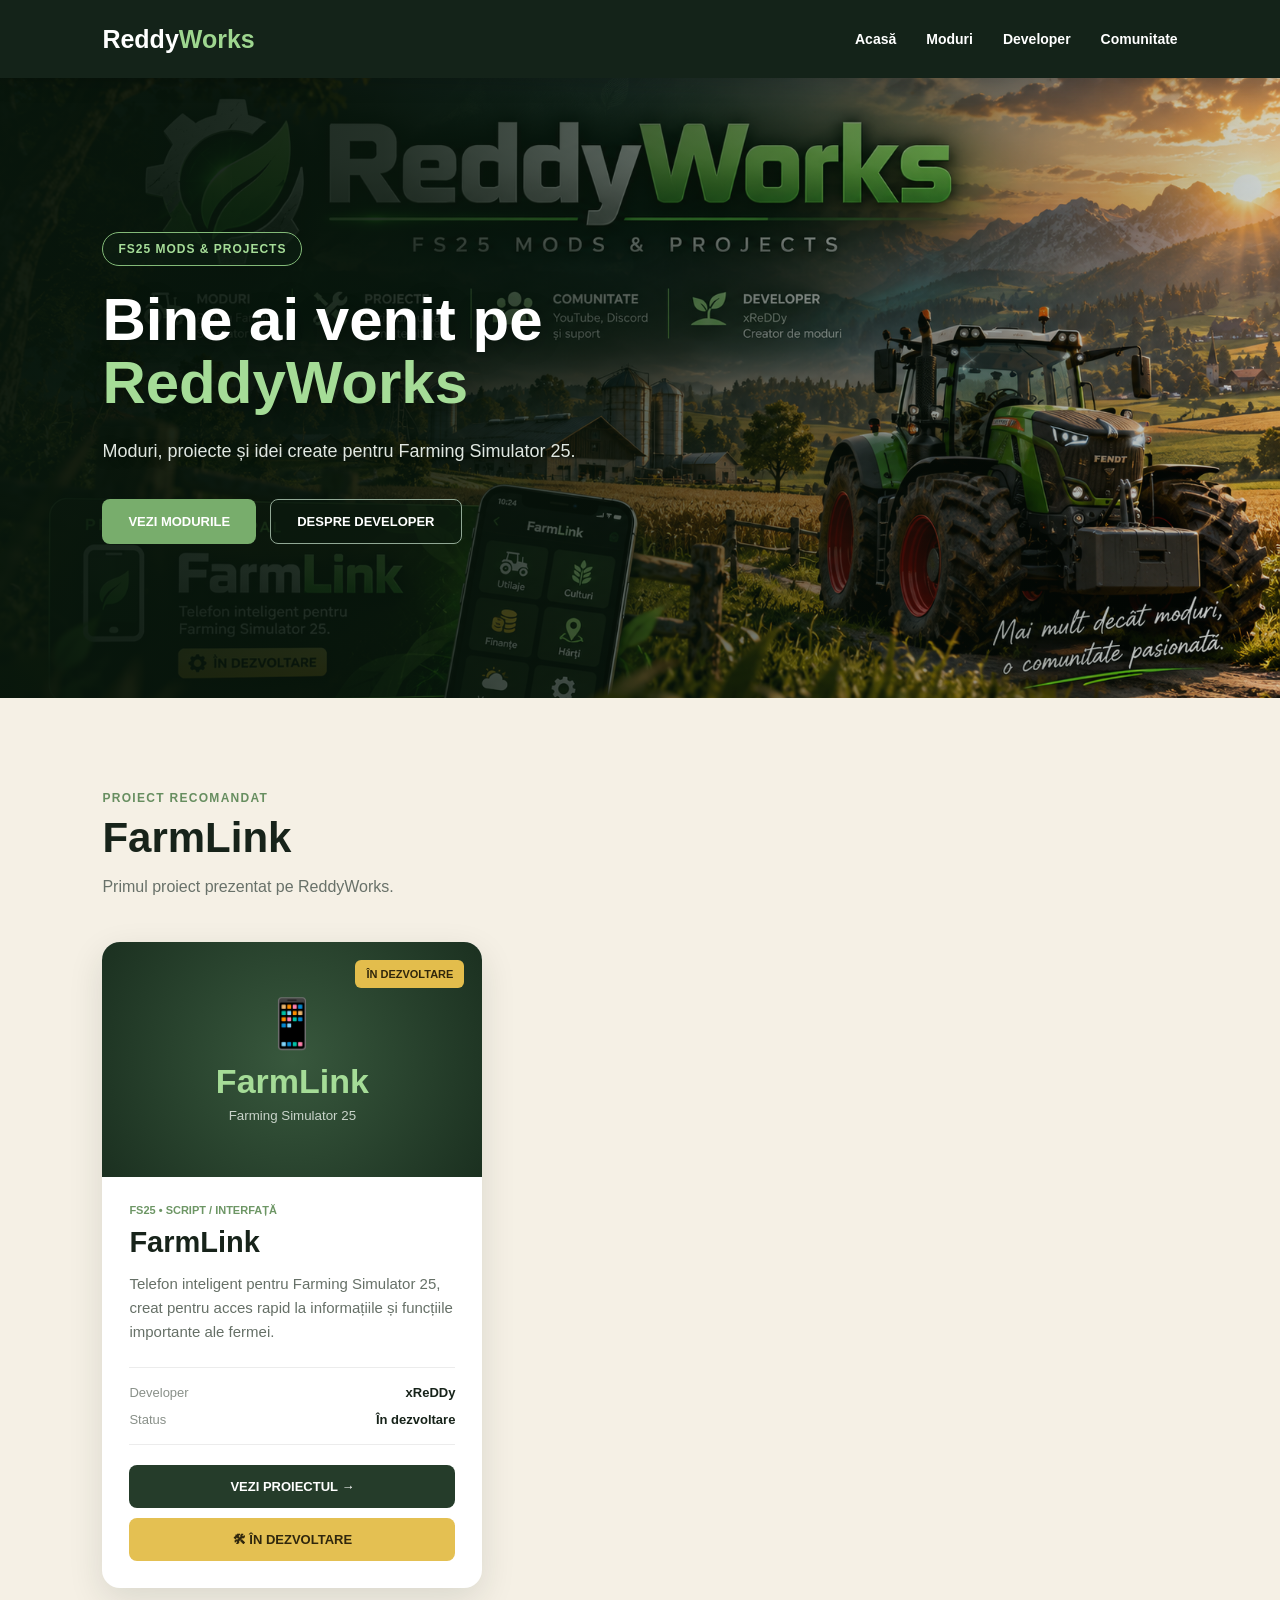
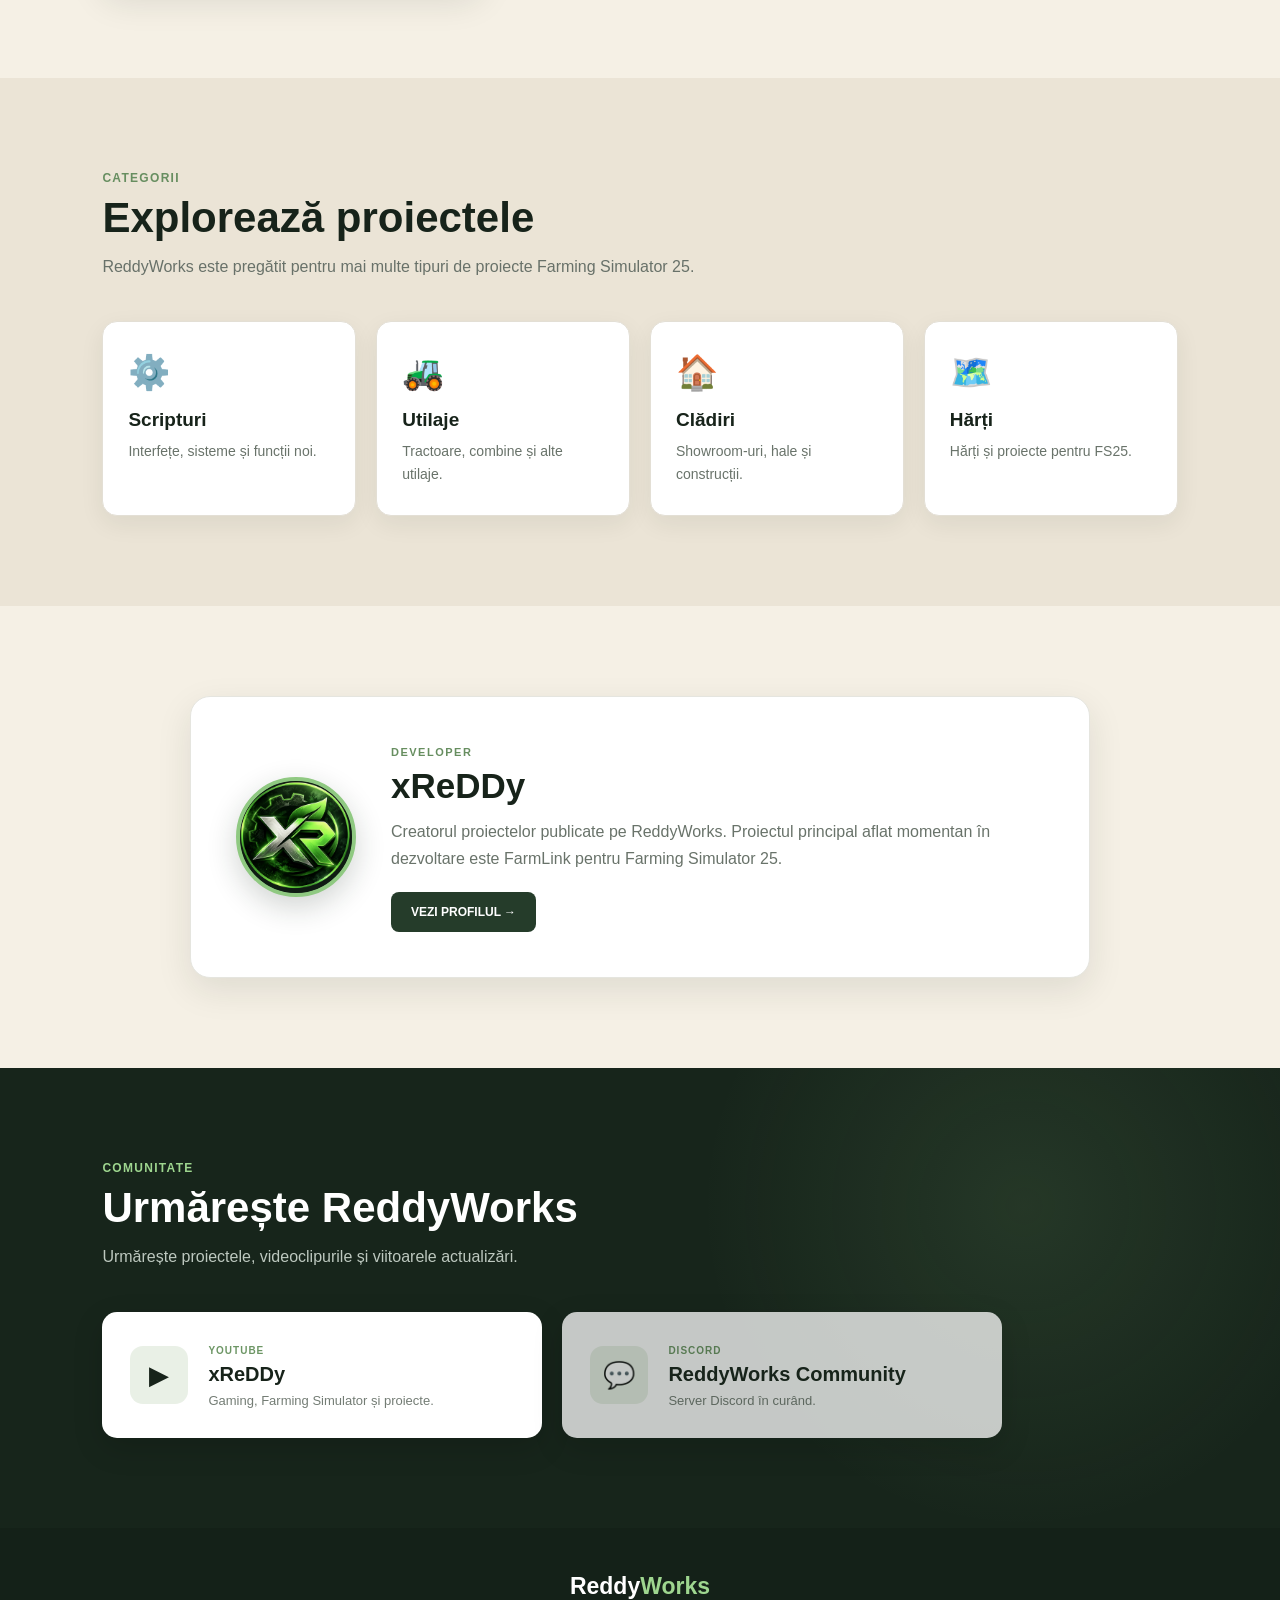
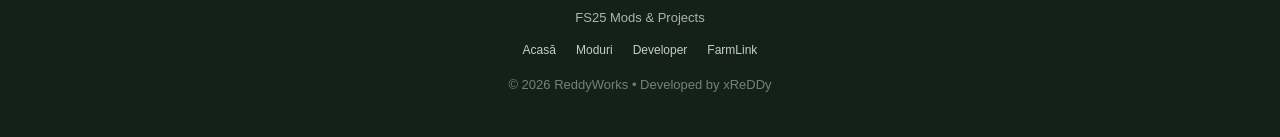
==== index.html @ d1e02e31 "Add files via upload" ====
<!DOCTYPE html>
<html lang="ro">

<head>
    <meta charset="UTF-8">
    <meta name="viewport" content="width=device-width, initial-scale=1.0">

    <title>ReddyWorks | FS25 Mods & Projects</title>

    <link rel="stylesheet" href="style.css">
</head>

<body>

<header class="header">

    <a href="index.html" class="logo">
        Reddy<span>Works</span>
    </a>

    <nav class="menu">
        <a href="index.html">Acasă</a>
        <a href="mods.html">Moduri</a>
        <a href="developer.html">Developer</a>
        <a href="#comunitate">Comunitate</a>
    </nav>

</header>


<main>

    <!-- HERO -->

    <section class="hero">

        <div class="hero-content">

            <div class="badge">
                FS25 MODS & PROJECTS
            </div>

            <h1>
                Bine ai venit pe
                <span>ReddyWorks</span>
            </h1>

            <p>
                Moduri, proiecte și idei create pentru
                Farming Simulator 25.
            </p>

            <div class="hero-buttons">

                <a href="mods.html" class="main-button">
                    VEZI MODURILE
                </a>

                <a href="developer.html" class="secondary-button">
                    DESPRE DEVELOPER
                </a>

            </div>

        </div>

    </section>


    <!-- PROIECT RECOMANDAT -->

    <section class="mods-section">

        <div class="section-title">

            <span>PROIECT RECOMANDAT</span>

            <h2>FarmLink</h2>

            <p>
                Primul proiect prezentat pe ReddyWorks.
            </p>

        </div>


        <div class="mods-grid">

            <article class="mod-card">

                <div class="mod-image">

                    <div class="status-badge">
                        ÎN DEZVOLTARE
                    </div>

                    <div class="farmlink-logo">

                        <div class="phone-icon">
                            📱
                        </div>

                        <strong>FarmLink</strong>

                        <small>
                            Farming Simulator 25
                        </small>

                    </div>

                </div>


                <div class="mod-content">

                    <div class="mod-category">
                        FS25 • SCRIPT / INTERFAȚĂ
                    </div>

                    <h3>FarmLink</h3>

                    <p>
                        Telefon inteligent pentru Farming Simulator 25,
                        creat pentru acces rapid la informațiile și
                        funcțiile importante ale fermei.
                    </p>


                    <div class="project-info">

                        <div>
                            <span>Developer</span>
                            <strong>xReDDy</strong>
                        </div>

                        <div>
                            <span>Status</span>
                            <strong>În dezvoltare</strong>
                        </div>

                    </div>


                    <a href="farmlink.html" class="details-button">
                        VEZI PROIECTUL →
                    </a>


                    <div class="development-button">
                        🛠 ÎN DEZVOLTARE
                    </div>

                </div>

            </article>

        </div>

    </section>


    <!-- CATEGORII -->

    <section class="home-categories">

        <div class="section-title">

            <span>CATEGORII</span>

            <h2>
                Explorează proiectele
            </h2>

            <p>
                ReddyWorks este pregătit pentru mai multe
                tipuri de proiecte Farming Simulator 25.
            </p>

        </div>


        <div class="category-preview-grid">

            <a href="mods.html?category=scripturi"
               class="category-preview">

                <div>⚙️</div>

                <h3>Scripturi</h3>

                <p>
                    Interfețe, sisteme și funcții noi.
                </p>

            </a>


            <a href="mods.html?category=utilaje"
               class="category-preview">

                <div>🚜</div>

                <h3>Utilaje</h3>

                <p>
                    Tractoare, combine și alte utilaje.
                </p>

            </a>


            <a href="mods.html?category=cladiri"
               class="category-preview">

                <div>🏠</div>

                <h3>Clădiri</h3>

                <p>
                    Showroom-uri, hale și construcții.
                </p>

            </a>


            <a href="mods.html?category=harti"
               class="category-preview">

                <div>🗺️</div>

                <h3>Hărți</h3>

                <p>
                    Hărți și proiecte pentru FS25.
                </p>

            </a>

        </div>

    </section>


    <!-- DEVELOPER -->

    <section class="developer-preview">

        <div class="developer-preview-card">

            <div class="developer-avatar">
                <img
                    src="imagine/xreddy-logo.png"
                    alt="Logo xReDDy"
                >
            </div>

            <div class="developer-preview-content">

                <span>
                    DEVELOPER
                </span>

                <h2>
                    xReDDy
                </h2>

                <p>
                    Creatorul proiectelor publicate pe ReddyWorks.
                    Proiectul principal aflat momentan în dezvoltare
                    este FarmLink pentru Farming Simulator 25.
                </p>

                <a href="developer.html"
                   class="developer-button">

                    VEZI PROFILUL →

                </a>

            </div>

        </div>

    </section>


    <!-- COMUNITATE -->

    <section class="community-section"
             id="comunitate">

        <div class="section-title community-title">

            <span>
                COMUNITATE
            </span>

            <h2>
                Urmărește ReddyWorks
            </h2>

            <p>
                Urmărește proiectele, videoclipurile și
                viitoarele actualizări.
            </p>

        </div>


        <div class="community-grid">

            <a
                href="https://youtube.com/@xreddy0"
                target="_blank"
                rel="noopener noreferrer"
                class="community-card">

                <div class="community-icon">
                    ▶
                </div>

                <div>

                    <small>
                        YOUTUBE
                    </small>

                    <h3>
                        xReDDy
                    </h3>

                    <p>
                        Gaming, Farming Simulator și proiecte.
                    </p>

                </div>

            </a>


            <div class="community-card community-disabled">

                <div class="community-icon">
                    💬
                </div>

                <div>

                    <small>
                        DISCORD
                    </small>

                    <h3>
                        ReddyWorks Community
                    </h3>

                    <p>
                        Server Discord în curând.
                    </p>

                </div>

            </div>

        </div>

    </section>

</main>


<footer>

    <div class="footer-logo">
        Reddy<span>Works</span>
    </div>

    <p>
        FS25 Mods & Projects
    </p>

    <div class="footer-links">
        <a href="index.html">Acasă</a>
        <a href="mods.html">Moduri</a>
        <a href="developer.html">Developer</a>
        <a href="farmlink.html">FarmLink</a>
    </div>

    <p class="copyright">
        © 2026 ReddyWorks • Developed by xReDDy
    </p>

</footer>


<script src="script.js"></script>

</body>
</html>
---- style.css ----
/* =====================================
   RESET
===================================== */

* {
    margin: 0;
    padding: 0;
    box-sizing: border-box;
}

html {
    scroll-behavior: smooth;
}

body {
    font-family: Arial, Helvetica, sans-serif;
    background: #f5f0e5;
    color: #17231a;
}


/* =====================================
   HEADER
===================================== */

.header {
    width: 100%;
    height: 78px;
    padding: 0 8%;

    display: flex;
    align-items: center;
    justify-content: space-between;

    position: sticky;
    top: 0;
    z-index: 1000;

    background: #142319;

    box-shadow: 0 4px 20px rgba(0, 0, 0, 0.18);
}

.logo {
    color: #ffffff;
    text-decoration: none;

    font-size: 25px;
    font-weight: 900;
}

.logo span {
    color: #9ed68f;
}

.menu {
    display: flex;
    gap: 30px;
}

.menu a {
    color: #ffffff;
    text-decoration: none;

    font-size: 14px;
    font-weight: 700;

    transition: 0.2s;
}

.menu a:hover {
    color: #9ed68f;
}


/* =====================================
   HOME HERO + IMAGINE REDDYWORKS
===================================== */

.hero {
    min-height: 620px;
    padding: 80px 8%;

    display: flex;
    align-items: center;

    position: relative;

    color: #ffffff;

    background:
        linear-gradient(
            90deg,
            rgba(8, 22, 12, 0.96) 0%,
            rgba(8, 22, 12, 0.88) 30%,
            rgba(8, 22, 12, 0.60) 55%,
            rgba(8, 22, 12, 0.15) 100%
        ),
        url("imagine/reddyworks-banner.png");

    background-size: cover;
    background-position: center;
    background-repeat: no-repeat;
}

.hero-content {
    max-width: 720px;

    position: relative;
    z-index: 2;
}

.badge {
    display: inline-block;

    padding: 9px 15px;
    margin-bottom: 22px;

    border: 1px solid #83ba78;
    border-radius: 50px;

    background: rgba(15, 35, 20, 0.45);

    color: #a6dd98;

    font-size: 12px;
    font-weight: 900;

    letter-spacing: 1px;
}

.hero h1 {
    margin-bottom: 22px;

    font-size: 60px;
    line-height: 1.05;

    text-shadow: 0 4px 20px rgba(0, 0, 0, 0.35);
}

.hero h1 span {
    display: block;

    color: #a5dc97;
}

.hero p {
    max-width: 600px;

    margin-bottom: 32px;

    color: #e0e7e1;

    font-size: 18px;
    line-height: 1.7;

    text-shadow: 0 2px 12px rgba(0, 0, 0, 0.45);
}

.hero-buttons {
    display: flex;
    flex-wrap: wrap;

    gap: 14px;
}

.main-button {
    display: inline-block;

    padding: 15px 26px;

    background: #78ad6c;
    color: #ffffff;

    text-decoration: none;

    border-radius: 8px;

    font-size: 13px;
    font-weight: 900;

    transition: 0.2s;
}

.main-button:hover {
    background: #8bc17e;

    transform: translateY(-2px);
}

.secondary-button {
    display: inline-block;

    padding: 14px 26px;

    background: rgba(10, 25, 14, 0.45);

    border: 1px solid #91a895;
    border-radius: 8px;

    color: #ffffff;
    text-decoration: none;

    font-size: 13px;
    font-weight: 900;

    transition: 0.2s;
}

.secondary-button:hover {
    border-color: #a5dc97;

    background: rgba(255, 255, 255, 0.08);
}


/* =====================================
   SECTION TITLES
===================================== */

.mods-section,
.farmlink-section,
.features-section,
.changelog-section {
    padding: 90px 8%;
}

.section-title {
    max-width: 750px;

    margin-bottom: 42px;
}

.section-title > span {
    color: #678e60;

    font-size: 12px;
    font-weight: 900;

    letter-spacing: 1.3px;
}

.section-title h2 {
    margin-top: 8px;
    margin-bottom: 12px;

    font-size: 42px;
}

.section-title p {
    color: #687169;

    line-height: 1.6;
}


/* =====================================
   MOD CARD
===================================== */

.mods-grid,
.all-mods-grid {
    display: grid;

    grid-template-columns:
        repeat(auto-fit, minmax(300px, 380px));

    gap: 30px;
}

.mod-card {
    overflow: hidden;

    background: #ffffff;

    border-radius: 18px;

    box-shadow:
        0 12px 35px rgba(25, 40, 29, 0.12);

    transition: 0.25s;
}

.mod-card:hover {
    transform: translateY(-5px);

    box-shadow:
        0 18px 45px rgba(25, 40, 29, 0.17);
}

.mod-image {
    height: 235px;

    position: relative;

    display: flex;
    align-items: center;
    justify-content: center;

    background:
        radial-gradient(
            circle,
            #38583d,
            #1b3020
        );
}

.status-badge {
    position: absolute;

    top: 18px;
    right: 18px;

    padding: 8px 11px;

    background: #e3bd4c;
    color: #31270b;

    border-radius: 6px;

    font-size: 11px;
    font-weight: 900;
}

.farmlink-logo {
    color: #ffffff;

    text-align: center;
}

.phone-icon {
    margin-bottom: 10px;

    font-size: 48px;
}

.farmlink-logo strong {
    display: block;

    color: #a5dc97;

    font-size: 34px;
}

.farmlink-logo small {
    display: block;

    margin-top: 7px;

    color: #c9d3ca;
}

.mod-content {
    padding: 27px;
}

.mod-category {
    margin-bottom: 10px;

    color: #6d9665;

    font-size: 11px;
    font-weight: 900;
}

.mod-content h3 {
    margin-bottom: 13px;

    font-size: 29px;
}

.mod-content > p {
    margin-bottom: 23px;

    color: #667067;

    font-size: 15px;
    line-height: 1.6;
}

.project-info {
    padding: 17px 0;
    margin-bottom: 20px;

    display: flex;
    flex-direction: column;

    gap: 12px;

    border-top: 1px solid #ececec;
    border-bottom: 1px solid #ececec;
}

.project-info div {
    display: flex;
    justify-content: space-between;

    gap: 20px;
}

.project-info span {
    color: #899089;

    font-size: 13px;
}

.project-info strong {
    font-size: 13px;

    text-align: right;
}

.details-button {
    display: block;

    width: 100%;

    padding: 14px;
    margin-bottom: 10px;

    background: #253c2a;
    color: #ffffff;

    text-align: center;
    text-decoration: none;

    border-radius: 8px;

    font-size: 13px;
    font-weight: 900;

    transition: 0.2s;
}

.details-button:hover {
    background: #35563c;
}

.development-button {
    width: 100%;

    padding: 14px;

    background: #e4c052;
    color: #30270d;

    text-align: center;

    border-radius: 8px;

    font-size: 13px;
    font-weight: 900;
}

.download-info {
    margin-top: 11px;

    color: #929892;

    text-align: center;

    font-size: 11px;
}


/* =====================================
   HOME CATEGORIES
===================================== */

.home-categories {
    padding: 90px 8%;

    background: #ebe4d6;
}

.category-preview-grid {
    display: grid;

    grid-template-columns:
        repeat(auto-fit, minmax(210px, 1fr));

    gap: 20px;
}

.category-preview {
    padding: 30px 25px;

    background: #ffffff;

    border: 1px solid #e3dfd5;
    border-radius: 15px;

    color: #17231a;
    text-decoration: none;

    box-shadow:
        0 8px 25px rgba(25, 40, 29, 0.07);

    transition: 0.25s;
}

.category-preview:hover {
    transform: translateY(-5px);

    border-color: #9bc291;

    box-shadow:
        0 14px 32px rgba(25, 40, 29, 0.12);
}

.category-preview > div {
    margin-bottom: 17px;

    font-size: 34px;
}

.category-preview h3 {
    margin-bottom: 9px;

    font-size: 19px;
}

.category-preview p {
    color: #69736a;

    font-size: 14px;
    line-height: 1.6;
}


/* =====================================
   DEVELOPER PREVIEW
===================================== */

.developer-preview {
    padding: 90px 8%;

    background: #f5f0e5;
}

.developer-preview-card {
    max-width: 900px;

    margin: 0 auto;

    padding: 45px;

    display: flex;
    align-items: center;

    gap: 35px;

    background: #ffffff;

    border: 1px solid #e5e5df;
    border-radius: 20px;

    box-shadow:
        0 12px 35px rgba(25, 40, 29, 0.10);
}

.developer-avatar {
    width: 120px;
    height: 120px;

    flex-shrink: 0;

    overflow: hidden;

    border: 4px solid #8fc981;
    border-radius: 50%;

    background: #142319;

    box-shadow:
        0 10px 30px rgba(25, 40, 29, 0.20);
}

.developer-avatar img {
    width: 100%;
    height: 100%;

    display: block;

    object-fit: cover;

    border-radius: 50%;
}

.developer-preview-content span {
    color: #678e60;

    font-size: 11px;
    font-weight: 900;

    letter-spacing: 1.5px;
}

.developer-preview-content h2 {
    margin: 6px 0 12px;

    font-size: 35px;
}

.developer-preview-content p {
    max-width: 600px;

    margin-bottom: 20px;

    color: #69736a;

    line-height: 1.7;
}

.developer-button {
    display: inline-block;

    padding: 13px 20px;

    background: #253c2a;
    color: #ffffff;

    text-decoration: none;

    border-radius: 8px;

    font-size: 12px;
    font-weight: 900;

    transition: 0.2s;
}

.developer-button:hover {
    background: #35563c;

    transform: translateY(-2px);
}


/* =====================================
   COMMUNITY
===================================== */

.community-section {
    padding: 90px 8%;

    background:
        radial-gradient(
            circle at 80% 30%,
            rgba(158, 214, 143, 0.10),
            transparent 30%
        ),
        #17251b;
}

.community-title span {
    color: #9ed68f;
}

.community-title h2 {
    color: #ffffff;
}

.community-title p {
    color: #bdc8bf;
}

.community-grid {
    display: grid;

    grid-template-columns:
        repeat(auto-fit, minmax(280px, 1fr));

    gap: 20px;

    max-width: 900px;
}

.community-card {
    padding: 28px;

    display: flex;
    align-items: center;

    gap: 20px;

    background: #ffffff;

    color: #17231a;

    text-decoration: none;

    border-radius: 15px;

    box-shadow:
        0 10px 30px rgba(0, 0, 0, 0.15);

    transition: 0.25s;
}

a.community-card:hover {
    transform: translateY(-5px);

    box-shadow:
        0 16px 35px rgba(0, 0, 0, 0.22);
}

.community-icon {
    width: 58px;
    height: 58px;

    flex-shrink: 0;

    display: flex;
    align-items: center;
    justify-content: center;

    background: #e9f0e6;

    border-radius: 13px;

    font-size: 26px;
}

.community-card small {
    color: #6d9665;

    font-size: 10px;
    font-weight: 900;

    letter-spacing: 1px;
}

.community-card h3 {
    margin: 5px 0;

    font-size: 20px;
}

.community-card p {
    color: #747d75;

    font-size: 13px;
    line-height: 1.5;
}

.community-disabled {
    opacity: 0.75;
}


/* =====================================
   MODS PAGE HERO
===================================== */

.mods-page-hero {
    padding: 85px 8%;

    color: #ffffff;

    background:
        radial-gradient(
            circle at 80% 50%,
            rgba(157, 215, 143, 0.20),
            transparent 30%
        ),
        linear-gradient(
            120deg,
            #142118,
            #243d2a
        );
}

.mods-page-hero > div {
    max-width: 850px;
}

.mods-page-hero span {
    color: #9ed68f;

    font-size: 12px;
    font-weight: 900;

    letter-spacing: 2px;
}

.mods-page-hero h1 {
    margin: 9px 0 15px;

    font-size: 50px;
}

.mods-page-hero p {
    color: #d5ddd6;

    font-size: 17px;
    line-height: 1.7;
}


/* =====================================
   MOD BROWSER
===================================== */

.mods-browser {
    min-height: 600px;

    padding: 70px 8% 100px;

    background: #f5f0e5;
}

.mods-browser-header {
    margin-bottom: 30px;

    display: flex;
    flex-direction: column;

    gap: 22px;
}

.search-box {
    width: 100%;
    max-width: 650px;

    position: relative;
}

.search-icon {
    position: absolute;

    left: 18px;
    top: 50%;

    transform: translateY(-50%);

    font-size: 17px;
}

.search-box input {
    width: 100%;

    padding: 17px 20px 17px 52px;

    background: #ffffff;

    border: 1px solid #d9d9d2;
    border-radius: 10px;

    outline: none;

    color: #17231a;

    font-size: 15px;

    box-shadow:
        0 5px 18px rgba(25, 40, 29, 0.06);

    transition: 0.2s;
}

.search-box input:focus {
    border-color: #82ae78;

    box-shadow:
        0 0 0 3px rgba(126, 174, 115, 0.12);
}

.filter-buttons {
    display: flex;
    flex-wrap: wrap;

    gap: 10px;
}

.filter-button {
    padding: 11px 18px;

    background: #ffffff;

    border: 1px solid #d7d9d4;
    border-radius: 8px;

    color: #586159;

    cursor: pointer;

    font-size: 11px;
    font-weight: 900;

    transition: 0.2s;
}

.filter-button:hover {
    border-color: #789e70;

    color: #41613d;
}

.filter-button.active {
    background: #253c2a;

    border-color: #253c2a;

    color: #ffffff;
}

.mods-result-info {
    padding-bottom: 20px;

    color: #7b847d;

    font-size: 13px;
}

.mod-search-item.hidden {
    display: none;
}

.no-mods-found {
    display: none;

    max-width: 500px;

    margin: 70px auto 0;

    padding: 45px 30px;

    background: #ffffff;

    border-radius: 15px;

    text-align: center;

    box-shadow:
        0 8px 25px rgba(25, 40, 29, 0.07);
}

.no-mods-found.show {
    display: block;
}

.no-mods-found > div {
    margin-bottom: 15px;

    font-size: 38px;
}

.no-mods-found h3 {
    margin-bottom: 9px;

    font-size: 22px;
}

.no-mods-found p {
    color: #737b74;

    font-size: 14px;
    line-height: 1.6;
}


/* =====================================
   DEVELOPER PAGE HERO
===================================== */

.developer-hero {
    min-height: 430px;

    padding: 80px 8%;

    display: flex;
    align-items: center;

    color: #ffffff;

    background:
        radial-gradient(
            circle at 75% 50%,
            rgba(158, 214, 143, 0.16),
            transparent 30%
        ),
        linear-gradient(
            120deg,
            #102016,
            #19301f,
            #203b27
        );
}

.developer-hero-content {
    width: 100%;
    max-width: 950px;

    display: flex;
    align-items: center;

    gap: 38px;
}

.developer-big-avatar {
    width: 160px;
    height: 160px;

    flex-shrink: 0;

    overflow: hidden;

    background: #102016;

    border: 4px solid #93ca85;
    border-radius: 50%;

    box-shadow:
        0 0 0 8px rgba(147, 202, 133, 0.08),
        0 18px 45px rgba(0, 0, 0, 0.28);
}

.developer-big-avatar img {
    width: 100%;
    height: 100%;

    display: block;

    object-fit: cover;

    border-radius: 50%;
}

.developer-hero-text span {
    color: #9ed68f;

    font-size: 12px;
    font-weight: 900;

    letter-spacing: 2px;
}

.developer-hero-text h1 {
    margin: 8px 0 7px;

    color: #ffffff;

    font-size: 62px;
}

.developer-hero-text p {
    color: #e0e6e1;

    font-size: 18px;
}


/* =====================================
   DEVELOPER ABOUT
===================================== */

.developer-about {
    padding: 90px 8%;

    background: #f5f0e5;
}

.developer-about-card {
    max-width: 900px;

    margin: 0 auto;

    padding: 50px 60px;

    background: #ffffff;

    border: 1px solid #e5e5df;
    border-radius: 20px;

    box-shadow:
        0 12px 35px rgba(25, 40, 29, 0.09);
}

.developer-label {
    color: #678e60;

    font-size: 11px;
    font-weight: 900;

    letter-spacing: 1.5px;
}

.developer-about-card h2 {
    margin: 8px 0 22px;

    font-size: 38px;
}

.developer-about-card p {
    margin-bottom: 15px;

    color: #657067;

    line-height: 1.8;
}


/* =====================================
   DEVELOPER PROJECTS
===================================== */

.developer-projects {
    padding: 90px 8%;

    background: #e9e1d1;
}

.developer-project-card {
    max-width: 700px;

    padding: 30px;

    display: flex;
    align-items: center;

    gap: 25px;

    background: #ffffff;

    border-radius: 16px;

    box-shadow:
        0 8px 25px rgba(25, 40, 29, 0.08);
}

.developer-project-icon {
    font-size: 48px;
}

.developer-project-content span {
    color: #a47e17;

    font-size: 10px;
    font-weight: 900;

    letter-spacing: 1px;
}

.developer-project-content h3 {
    margin: 5px 0 8px;

    font-size: 25px;
}

.developer-project-content p {
    margin-bottom: 13px;

    color: #69736a;

    line-height: 1.6;
}

.developer-project-content a {
    color: #54794d;

    text-decoration: none;

    font-size: 12px;
    font-weight: 900;
}

.developer-project-content a:hover {
    color: #253c2a;
}

.developer-socials {
    padding: 90px 8%;

    background: #f5f0e5;
}


/* =====================================
   FARMLINK HERO
===================================== */

.farmlink-hero {
    min-height: 590px;

    padding: 80px 8%;

    display: flex;
    align-items: center;

    color: #ffffff;

    background:
        radial-gradient(
            circle at 80% 40%,
            rgba(157, 215, 143, 0.22),
            transparent 30%
        ),
        linear-gradient(
            120deg,
            #132017,
            #203725,
            #38553d
        );
}

.farmlink-hero-content {
    max-width: 760px;
}

.back-link {
    display: inline-block;

    margin-bottom: 28px;

    color: #a5d999;

    text-decoration: none;

    font-size: 14px;
}

.back-link:hover {
    color: #ffffff;
}

.farmlink-status {
    display: table;

    padding: 8px 14px;
    margin-bottom: 20px;

    background: #e3bd4c;
    color: #30270d;

    border-radius: 6px;

    font-size: 12px;
    font-weight: 900;
}

.farmlink-game {
    margin-bottom: 10px;

    color: #a4d997;

    font-size: 12px;
    font-weight: 900;

    letter-spacing: 1px;
}

.farmlink-hero h1 {
    margin-bottom: 20px;

    font-size: 65px;
}

.farmlink-description {
    max-width: 650px;

    color: #d6dfd7;

    font-size: 18px;
    line-height: 1.7;
}

.farmlink-buttons {
    display: flex;
    flex-wrap: wrap;

    gap: 15px;

    margin-top: 32px;
}

.learn-more-button {
    display: inline-block;

    padding: 15px 27px;

    background: #6fa763;

    color: #ffffff !important;

    border: 1px solid #8cc680;
    border-radius: 9px;

    text-decoration: none;

    font-size: 13px;
    font-weight: 900;

    transition: 0.2s;
}

.learn-more-button:hover {
    background: #82ba76;

    transform: translateY(-2px);
}

.disabled-download {
    padding: 15px 25px;

    border: 1px solid #68776b;
    border-radius: 9px;

    color: #b4beb6;

    font-size: 13px;
    font-weight: 800;
}


/* =====================================
   FARMLINK INFO
===================================== */

.info-grid {
    display: grid;

    grid-template-columns:
        repeat(auto-fit, minmax(220px, 1fr));

    gap: 20px;
}

.info-box {
    padding: 25px;

    display: flex;
    align-items: center;

    gap: 16px;

    background: #ffffff;

    border-radius: 14px;

    box-shadow:
        0 8px 25px rgba(25, 40, 29, 0.08);
}

.info-icon {
    font-size: 30px;
}

.info-box small {
    display: block;

    margin-bottom: 5px;

    color: #889189;

    font-size: 10px;
    font-weight: 800;
}

.info-box strong {
    font-size: 14px;
}


/* =====================================
   FARMLINK PROJECT
===================================== */

.project-section {
    padding: 100px 8%;

    background: #f5f0e5;
}

.project-card {
    width: 100%;
    max-width: 950px;

    margin: 0 auto;

    padding: 55px 70px;

    overflow: hidden;

    background:
        radial-gradient(
            circle at top right,
            rgba(145, 201, 130, 0.15),
            transparent 35%
        ),
        linear-gradient(
            135deg,
            #15251a,
            #203a27
        );

    border: 1px solid #4c6e54;
    border-radius: 22px;

    text-align: center;

    box-shadow:
        0 18px 45px rgba(20, 35, 24, 0.18);
}

.project-line {
    width: 65px;
    height: 4px;

    margin: 0 auto 22px;

    background: #91c982;

    border-radius: 20px;
}

.project-label {
    display: block;

    margin-bottom: 10px;

    color: #9ed68f;

    font-size: 12px;
    font-weight: 900;

    letter-spacing: 2px;
}

.project-card h2 {
    margin-bottom: 27px;

    color: #ffffff;

    font-size: 40px;
}

.project-card p {
    max-width: 780px;

    margin: 0 auto 17px;

    color: #d9e2da;

    font-size: 16px;
    line-height: 1.8;
}


/* =====================================
   FEATURES
===================================== */

.features-grid {
    display: grid;

    grid-template-columns:
        repeat(auto-fit, minmax(240px, 1fr));

    gap: 20px;
}

.feature-card {
    padding: 30px;

    background: #ffffff;

    border: 1px solid #eeeeea;
    border-radius: 15px;

    box-shadow:
        0 8px 25px rgba(25, 40, 29, 0.08);

    transition: 0.2s;
}

.feature-card:hover {
    transform: translateY(-4px);
}

.feature-icon {
    margin-bottom: 18px;

    font-size: 34px;
}

.feature-card h3 {
    margin-bottom: 10px;

    font-size: 19px;
}

.feature-card p {
    color: #69736a;

    font-size: 14px;
    line-height: 1.6;
}


/* =====================================
   PROGRESS
===================================== */

.progress-section {
    padding: 90px 8%;

    background: #e9e1d1;
}

.progress-container {
    max-width: 850px;

    margin: 0 auto;

    text-align: center;
}

.small-green {
    color: #678e60;

    font-size: 12px;
    font-weight: 900;

    letter-spacing: 1.5px;
}

.progress-container h2 {
    margin: 8px 0 12px;

    font-size: 40px;
}

.progress-container > p {
    margin-bottom: 30px;

    color: #687069;
}

.progress-box {
    padding: 28px;

    background: #ffffff;

    border-radius: 14px;

    text-align: left;

    box-shadow:
        0 8px 25px rgba(25, 40, 29, 0.08);
}

.progress-info {
    display: flex;
    justify-content: space-between;

    margin-bottom: 14px;

    font-size: 13px;
}

.progress-status {
    color: #668d5f;
}

.progress-bar {
    height: 10px;

    margin-bottom: 14px;

    overflow: hidden;

    background: #e4e8e4;

    border-radius: 20px;
}

.progress-fill {
    width: 65%;
    height: 100%;

    background: #7fb872;

    border-radius: 20px;
}

.progress-box small {
    color: #858d86;
}


/* =====================================
   DEVELOPMENT JOURNAL
===================================== */

.changelog-card {
    max-width: 800px;

    padding: 32px;

    background: #ffffff;

    border-radius: 15px;

    box-shadow:
        0 8px 25px rgba(25, 40, 29, 0.08);
}

.changelog-header {
    display: flex;
    align-items: center;
    justify-content: space-between;

    gap: 20px;

    margin-bottom: 22px;
}

.changelog-header small {
    color: #788079;

    font-size: 10px;
}

.changelog-header h3 {
    margin-top: 5px;

    font-size: 24px;
}

.changelog-header > span {
    padding: 7px 10px;

    background: #e5c153;

    border-radius: 5px;

    font-size: 10px;
    font-weight: 900;
}

.changelog-card ul {
    padding-left: 20px;
}

.changelog-card li {
    margin-bottom: 10px;

    color: #586159;

    line-height: 1.5;
}


/* =====================================
   DOWNLOAD
===================================== */

.coming-soon {
    padding: 100px 8%;

    background: #203526;

    color: #ffffff;

    text-align: center;
}

.coming-soon > div {
    max-width: 650px;

    margin: auto;
}

.coming-icon {
    font-size: 45px;
}

.coming-soon h2 {
    margin: 18px 0 12px;

    font-size: 36px;
}

.coming-soon p {
    margin-bottom: 25px;

    color: #cbd4cc;

    line-height: 1.7;
}

.coming-button {
    display: inline-block;

    padding: 14px 24px;

    background: #e2be50;
    color: #30270c;

    border-radius: 8px;

    font-size: 13px;
    font-weight: 900;
}


/* =====================================
   FOOTER
===================================== */

footer {
    padding: 45px 8%;

    background: #142118;

    color: #abb5ac;

    text-align: center;
}

.footer-logo {
    margin-bottom: 10px;

    color: #ffffff;

    font-size: 23px;
    font-weight: 900;
}

.footer-logo span {
    color: #9ed68f;
}

footer p {
    font-size: 13px;
}

.footer-links {
    margin-top: 18px;

    display: flex;
    justify-content: center;
    flex-wrap: wrap;

    gap: 20px;
}

.footer-links a {
    color: #c4cec5;

    text-decoration: none;

    font-size: 12px;

    transition: 0.2s;
}

.footer-links a:hover {
    color: #9ed68f;
}

.copyright {
    margin-top: 20px;

    color: #758078;
}


/* =====================================
   TABLET
===================================== */

@media (max-width: 900px) {

    .header {
        padding: 0 5%;
    }

    .menu {
        gap: 18px;
    }

    .hero h1 {
        font-size: 50px;
    }

    .developer-hero-text h1 {
        font-size: 52px;
    }

}


/* =====================================
   MOBILE
===================================== */

@media (max-width: 700px) {

    .header {
        height: auto;
        min-height: 70px;

        padding: 15px 5%;

        flex-direction: column;

        gap: 13px;
    }

    .logo {
        font-size: 21px;
    }

    .menu {
        width: 100%;

        display: flex;
        justify-content: center;
        flex-wrap: wrap;

        gap: 8px 15px;
    }

    .menu a {
        font-size: 10px;
    }


    /* HOME HERO */

    .hero {
        min-height: 580px;

        padding: 60px 6%;

        background:
            linear-gradient(
                rgba(8, 22, 12, 0.78),
                rgba(8, 22, 12, 0.90)
            ),
            url("imagine/reddyworks-banner.png");

        background-size: cover;
        background-position: center;
    }

    .hero h1 {
        font-size: 41px;
    }

    .hero p {
        font-size: 16px;
    }

    .hero-buttons {
        flex-direction: column;
    }

    .hero-buttons a {
        width: 100%;

        text-align: center;
    }


    /* SECTIONS */

    .mods-section,
    .farmlink-section,
    .features-section,
    .changelog-section,
    .progress-section,
    .home-categories,
    .developer-preview,
    .community-section,
    .developer-about,
    .developer-projects,
    .developer-socials {
        padding: 65px 6%;
    }

    .section-title h2,
    .progress-container h2 {
        font-size: 33px;
    }


    /* MODS */

    .mods-page-hero {
        padding: 65px 6%;
    }

    .mods-page-hero h1 {
        font-size: 39px;
    }

    .mods-browser {
        padding: 50px 6% 80px;
    }

    .mods-grid,
    .all-mods-grid {
        grid-template-columns: 1fr;
    }

    .project-info div {
        flex-direction: column;

        gap: 5px;
    }

    .project-info strong {
        text-align: left;
    }


    /* HOME DEVELOPER */

    .developer-preview-card {
        padding: 35px 23px;

        flex-direction: column;

        text-align: center;
    }

    .developer-avatar {
        width: 110px;
        height: 110px;
    }


    /* COMMUNITY */

    .community-grid {
        grid-template-columns: 1fr;
    }

    .community-card {
        padding: 22px;
    }


    /* DEVELOPER PAGE */

    .developer-hero {
        min-height: 500px;

        padding: 65px 6%;
    }

    .developer-hero-content {
        flex-direction: column;

        align-items: flex-start;
    }

    .developer-big-avatar {
        width: 135px;
        height: 135px;
    }

    .developer-hero-text h1 {
        font-size: 45px;
    }

    .developer-about-card {
        padding: 35px 23px;
    }

    .developer-about-card h2 {
        font-size: 30px;
    }

    .developer-project-card {
        flex-direction: column;

        align-items: flex-start;
    }


    /* FARMLINK */

    .farmlink-hero {
        min-height: 520px;

        padding: 60px 6%;
    }

    .farmlink-hero h1 {
        font-size: 43px;
    }

    .farmlink-description {
        font-size: 16px;
    }

    .farmlink-buttons {
        flex-direction: column;
    }

    .learn-more-button,
    .disabled-download {
        width: 100%;

        text-align: center;
    }

    .project-section {
        padding: 60px 6%;
    }

    .project-card {
        padding: 38px 23px;

        border-radius: 17px;
    }

    .project-card h2 {
        font-size: 30px;
    }

    .project-card p {
        font-size: 14px;
    }


    /* JOURNAL */

    .changelog-header {
        flex-direction: column;

        align-items: flex-start;
    }


    /* DOWNLOAD */

    .coming-soon {
        padding: 75px 6%;
    }

    .coming-soon h2 {
        font-size: 30px;
    }

}


/* =====================================
   SMALL MOBILE
===================================== */

@media (max-width: 420px) {

    .hero h1 {
        font-size: 35px;
    }

    .developer-hero-text h1 {
        font-size: 39px;
    }

    .farmlink-hero h1 {
        font-size: 37px;
    }

    .section-title h2 {
        font-size: 29px;
    }

    .mod-content {
        padding: 22px;
    }

    .community-card {
        align-items: flex-start;
    }

    .community-icon {
        width: 48px;
        height: 48px;

        font-size: 21px;
    }

}
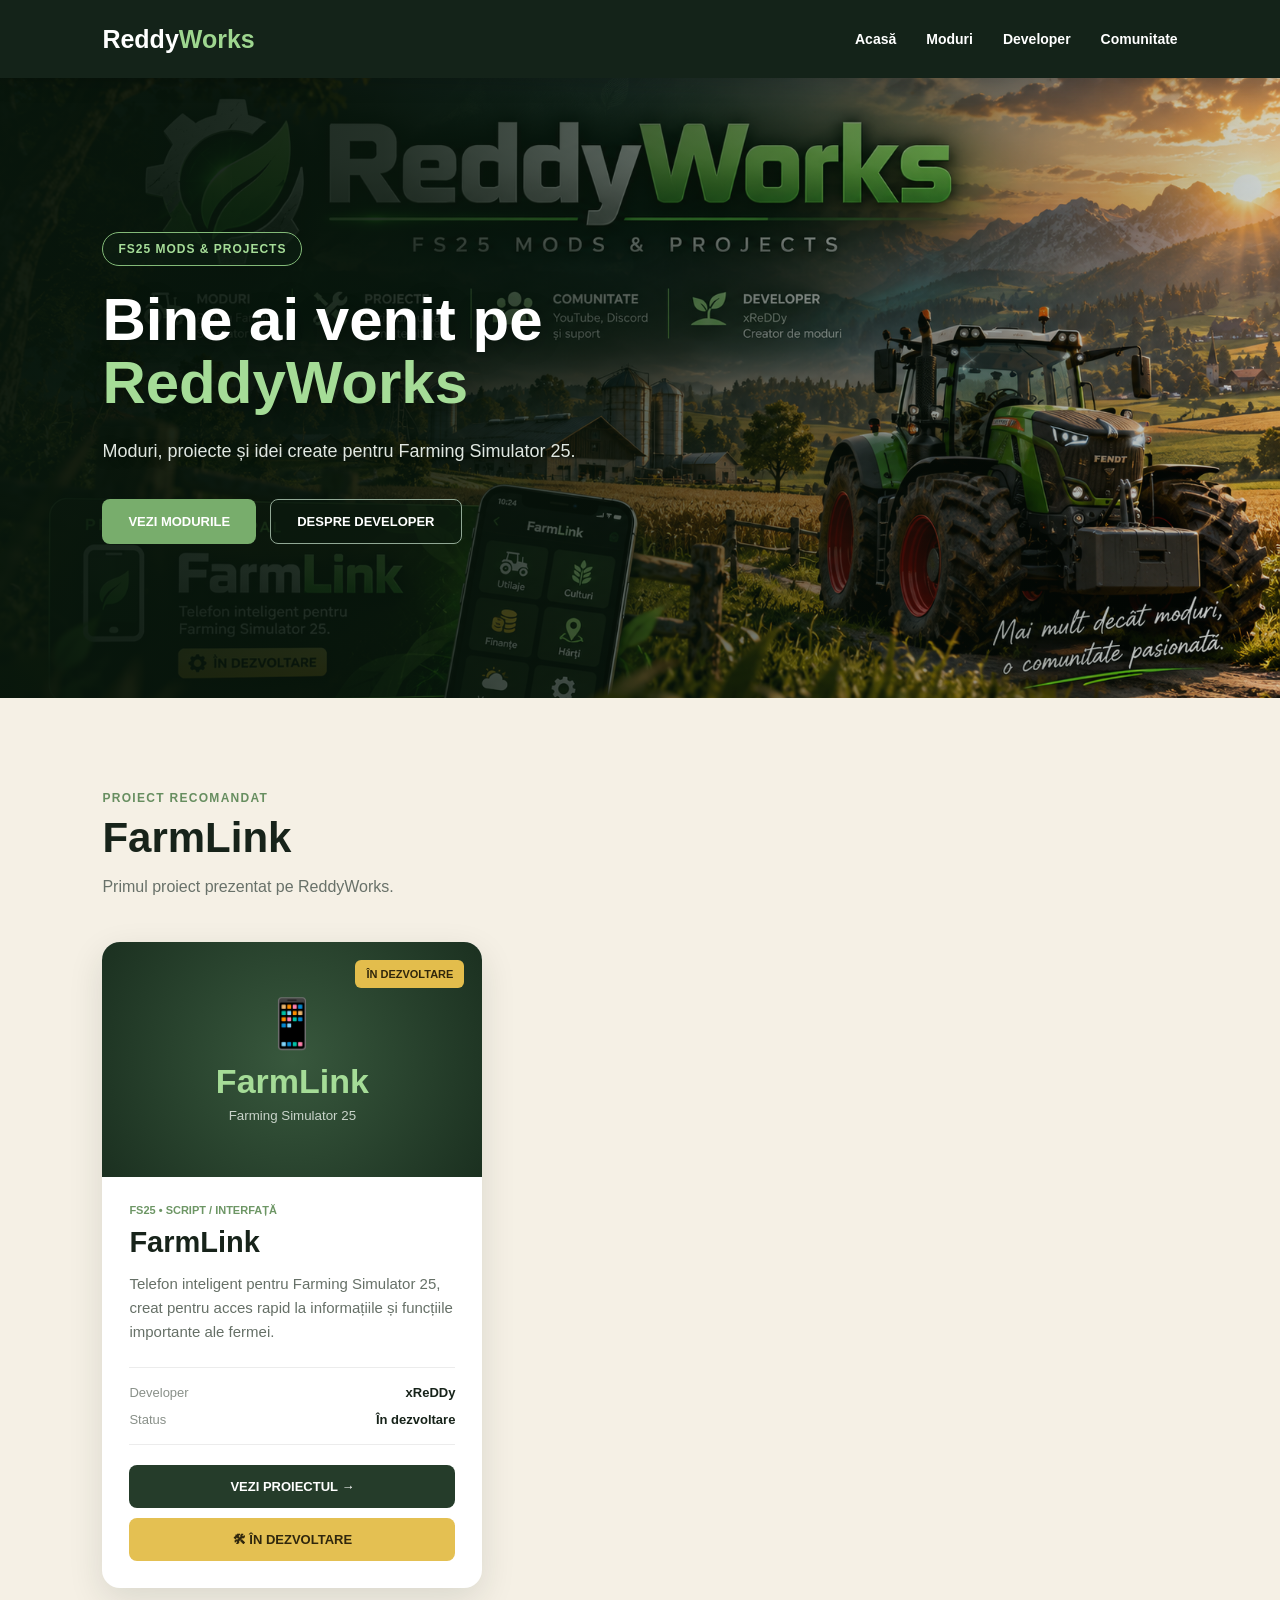
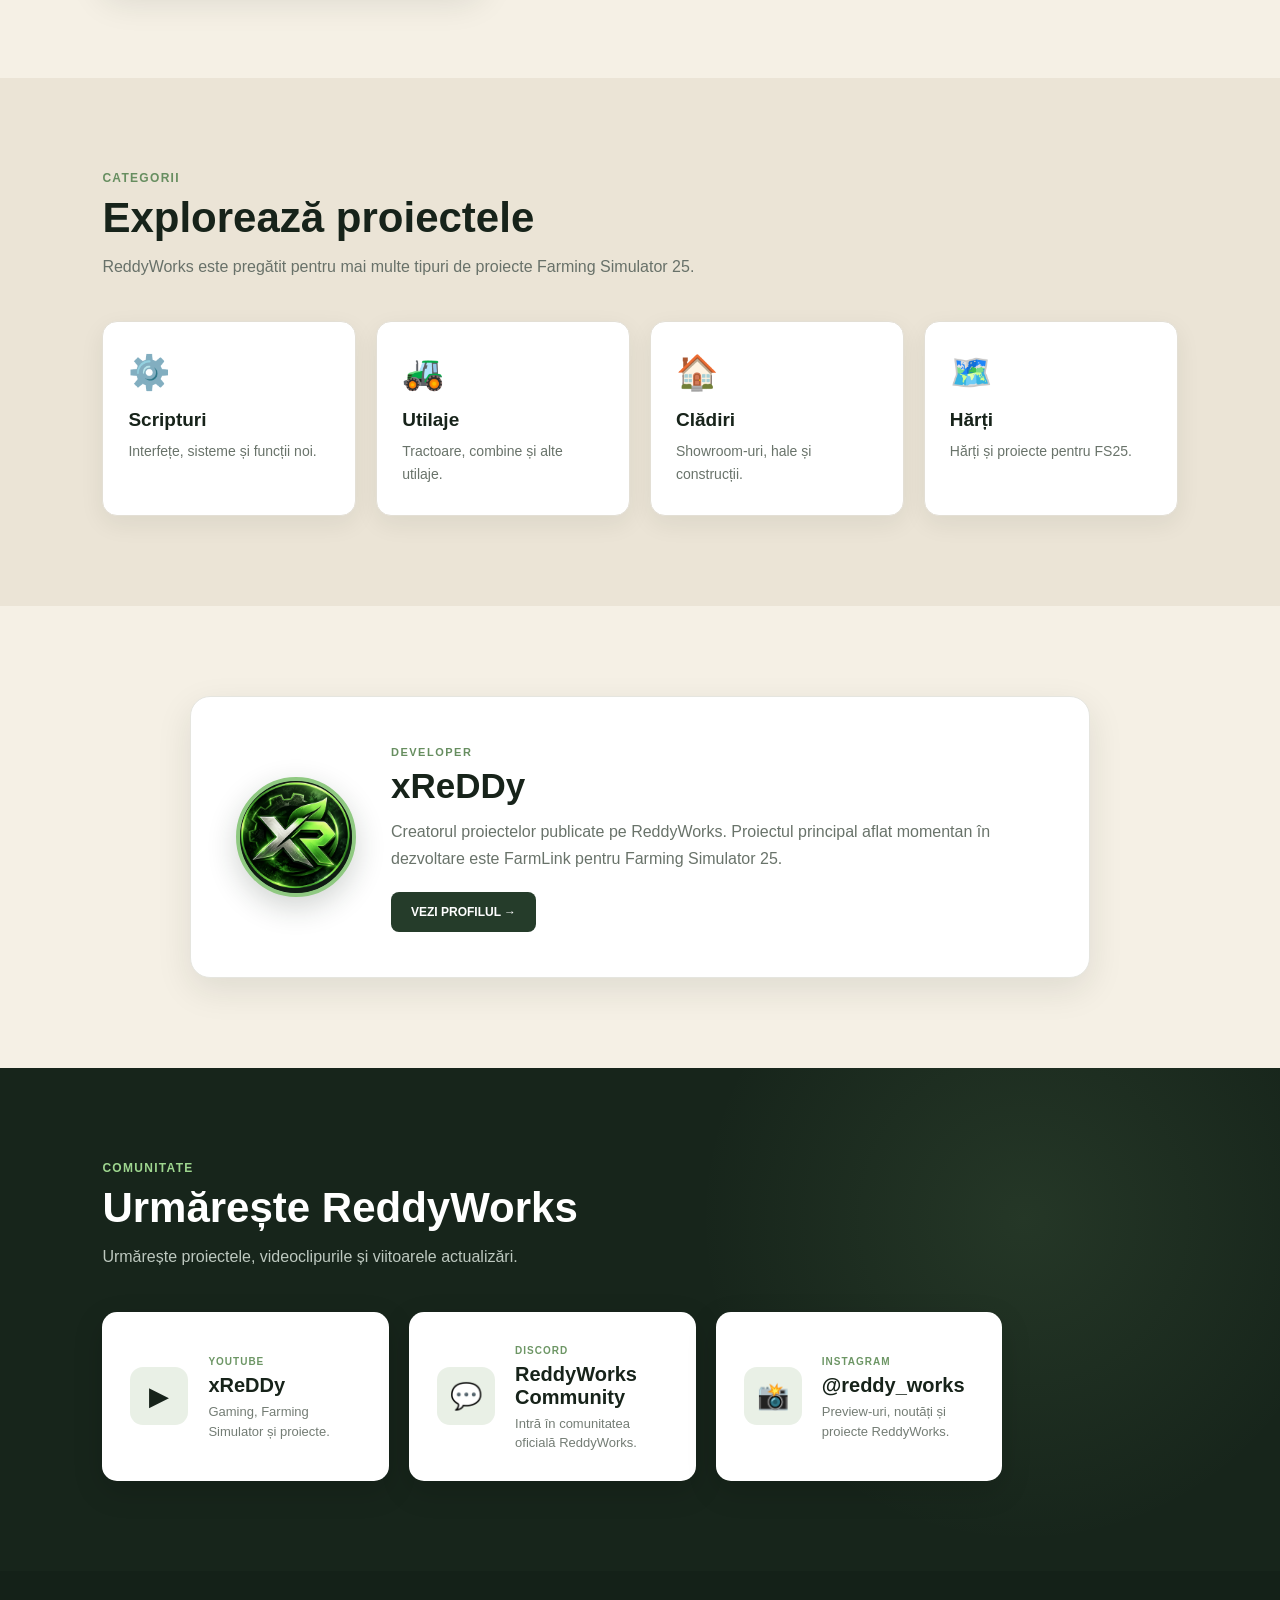
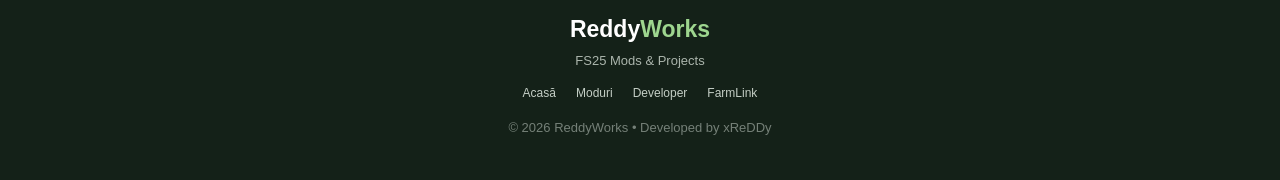
==== commit db00fb10: "Adaugat Discord si Instagram" ====
--- a/index.html
+++ b/index.html
@@ -1,399 +1,407 @@
-<!DOCTYPE html>
-<html lang="ro">
-
-<head>
-    <meta charset="UTF-8">
-    <meta name="viewport" content="width=device-width, initial-scale=1.0">
-
-    <title>ReddyWorks | FS25 Mods & Projects</title>
-
-    <link rel="stylesheet" href="style.css">
-</head>
-
-<body>
-
-<header class="header">
-
-    <a href="index.html" class="logo">
-        Reddy<span>Works</span>
-    </a>
-
-    <nav class="menu">
-        <a href="index.html">Acasă</a>
-        <a href="mods.html">Moduri</a>
-        <a href="developer.html">Developer</a>
-        <a href="#comunitate">Comunitate</a>
-    </nav>
-
-</header>
-
-
-<main>
-
-    <!-- HERO -->
-
-    <section class="hero">
-
-        <div class="hero-content">
-
-            <div class="badge">
-                FS25 MODS & PROJECTS
-            </div>
-
-            <h1>
-                Bine ai venit pe
-                <span>ReddyWorks</span>
-            </h1>
-
-            <p>
-                Moduri, proiecte și idei create pentru
-                Farming Simulator 25.
-            </p>
-
-            <div class="hero-buttons">
-
-                <a href="mods.html" class="main-button">
-                    VEZI MODURILE
-                </a>
-
-                <a href="developer.html" class="secondary-button">
-                    DESPRE DEVELOPER
-                </a>
-
-            </div>
-
-        </div>
-
-    </section>
-
-
-    <!-- PROIECT RECOMANDAT -->
-
-    <section class="mods-section">
-
-        <div class="section-title">
-
-            <span>PROIECT RECOMANDAT</span>
-
-            <h2>FarmLink</h2>
-
-            <p>
-                Primul proiect prezentat pe ReddyWorks.
-            </p>
-
-        </div>
-
-
-        <div class="mods-grid">
-
-            <article class="mod-card">
-
-                <div class="mod-image">
-
-                    <div class="status-badge">
-                        ÎN DEZVOLTARE
-                    </div>
-
-                    <div class="farmlink-logo">
-
-                        <div class="phone-icon">
-                            📱
-                        </div>
-
-                        <strong>FarmLink</strong>
-
-                        <small>
-                            Farming Simulator 25
-                        </small>
-
-                    </div>
-
-                </div>
-
-
-                <div class="mod-content">
-
-                    <div class="mod-category">
-                        FS25 • SCRIPT / INTERFAȚĂ
-                    </div>
-
-                    <h3>FarmLink</h3>
-
-                    <p>
-                        Telefon inteligent pentru Farming Simulator 25,
-                        creat pentru acces rapid la informațiile și
-                        funcțiile importante ale fermei.
-                    </p>
-
-
-                    <div class="project-info">
-
-                        <div>
-                            <span>Developer</span>
-                            <strong>xReDDy</strong>
-                        </div>
-
-                        <div>
-                            <span>Status</span>
-                            <strong>În dezvoltare</strong>
-                        </div>
-
-                    </div>
-
-
-                    <a href="farmlink.html" class="details-button">
-                        VEZI PROIECTUL →
-                    </a>
-
-
-                    <div class="development-button">
-                        🛠 ÎN DEZVOLTARE
-                    </div>
-
-                </div>
-
-            </article>
-
-        </div>
-
-    </section>
-
-
-    <!-- CATEGORII -->
-
-    <section class="home-categories">
-
-        <div class="section-title">
-
-            <span>CATEGORII</span>
-
-            <h2>
-                Explorează proiectele
-            </h2>
-
-            <p>
-                ReddyWorks este pregătit pentru mai multe
-                tipuri de proiecte Farming Simulator 25.
-            </p>
-
-        </div>
-
-
-        <div class="category-preview-grid">
-
-            <a href="mods.html?category=scripturi"
-               class="category-preview">
-
-                <div>⚙️</div>
-
-                <h3>Scripturi</h3>
-
-                <p>
-                    Interfețe, sisteme și funcții noi.
-                </p>
-
-            </a>
-
-
-            <a href="mods.html?category=utilaje"
-               class="category-preview">
-
-                <div>🚜</div>
-
-                <h3>Utilaje</h3>
-
-                <p>
-                    Tractoare, combine și alte utilaje.
-                </p>
-
-            </a>
-
-
-            <a href="mods.html?category=cladiri"
-               class="category-preview">
-
-                <div>🏠</div>
-
-                <h3>Clădiri</h3>
-
-                <p>
-                    Showroom-uri, hale și construcții.
-                </p>
-
-            </a>
-
-
-            <a href="mods.html?category=harti"
-               class="category-preview">
-
-                <div>🗺️</div>
-
-                <h3>Hărți</h3>
-
-                <p>
-                    Hărți și proiecte pentru FS25.
-                </p>
-
-            </a>
-
-        </div>
-
-    </section>
-
-
-    <!-- DEVELOPER -->
-
-    <section class="developer-preview">
-
-        <div class="developer-preview-card">
-
-            <div class="developer-avatar">
-                <img
-                    src="imagine/xreddy-logo.png"
-                    alt="Logo xReDDy"
-                >
-            </div>
-
-            <div class="developer-preview-content">
-
-                <span>
-                    DEVELOPER
-                </span>
-
-                <h2>
-                    xReDDy
-                </h2>
-
-                <p>
-                    Creatorul proiectelor publicate pe ReddyWorks.
-                    Proiectul principal aflat momentan în dezvoltare
-                    este FarmLink pentru Farming Simulator 25.
-                </p>
-
-                <a href="developer.html"
-                   class="developer-button">
-
-                    VEZI PROFILUL →
-
-                </a>
-
-            </div>
-
-        </div>
-
-    </section>
-
-
-    <!-- COMUNITATE -->
-
-    <section class="community-section"
-             id="comunitate">
-
-        <div class="section-title community-title">
-
-            <span>
-                COMUNITATE
-            </span>
-
-            <h2>
-                Urmărește ReddyWorks
-            </h2>
-
-            <p>
-                Urmărește proiectele, videoclipurile și
-                viitoarele actualizări.
-            </p>
-
-        </div>
-
-
-        <div class="community-grid">
-
-            <a
-                href="https://youtube.com/@xreddy0"
-                target="_blank"
-                rel="noopener noreferrer"
-                class="community-card">
-
-                <div class="community-icon">
-                    ▶
-                </div>
-
-                <div>
-
-                    <small>
-                        YOUTUBE
-                    </small>
-
-                    <h3>
-                        xReDDy
-                    </h3>
-
-                    <p>
-                        Gaming, Farming Simulator și proiecte.
-                    </p>
-
-                </div>
-
-            </a>
-
-
-            <div class="community-card community-disabled">
-
-                <div class="community-icon">
-                    💬
-                </div>
-
-                <div>
-
-                    <small>
-                        DISCORD
-                    </small>
-
-                    <h3>
-                        ReddyWorks Community
-                    </h3>
-
-                    <p>
-                        Server Discord în curând.
-                    </p>
-
-                </div>
-
-            </div>
-
-        </div>
-
-    </section>
-
-</main>
-
-
-<footer>
-
-    <div class="footer-logo">
-        Reddy<span>Works</span>
-    </div>
-
-    <p>
-        FS25 Mods & Projects
-    </p>
-
-    <div class="footer-links">
-        <a href="index.html">Acasă</a>
-        <a href="mods.html">Moduri</a>
-        <a href="developer.html">Developer</a>
-        <a href="farmlink.html">FarmLink</a>
-    </div>
-
-    <p class="copyright">
-        © 2026 ReddyWorks • Developed by xReDDy
-    </p>
-
-</footer>
-
-
-<script src="script.js"></script>
-
-</body>
+<!DOCTYPE html>
+<html lang="ro">
+
+<head>
+    <meta charset="UTF-8">
+    <meta name="viewport" content="width=device-width, initial-scale=1.0">
+
+    <title>ReddyWorks | FS25 Mods & Projects</title>
+
+    <link rel="stylesheet" href="style.css">
+</head>
+
+<body>
+
+<header class="header">
+
+    <a href="index.html" class="logo">
+        Reddy<span>Works</span>
+    </a>
+
+    <nav class="menu">
+        <a href="index.html">Acasă</a>
+        <a href="mods.html">Moduri</a>
+        <a href="developer.html">Developer</a>
+        <a href="#comunitate">Comunitate</a>
+    </nav>
+
+</header>
+
+
+<main>
+
+    <!-- HERO -->
+
+    <section class="hero">
+
+        <div class="hero-content">
+
+            <div class="badge">
+                FS25 MODS & PROJECTS
+            </div>
+
+            <h1>
+                Bine ai venit pe
+                <span>ReddyWorks</span>
+            </h1>
+
+            <p>
+                Moduri, proiecte și idei create pentru
+                Farming Simulator 25.
+            </p>
+
+            <div class="hero-buttons">
+
+                <a href="mods.html" class="main-button">
+                    VEZI MODURILE
+                </a>
+
+                <a href="developer.html" class="secondary-button">
+                    DESPRE DEVELOPER
+                </a>
+
+            </div>
+
+        </div>
+
+    </section>
+
+
+    <!-- PROIECT RECOMANDAT -->
+
+    <section class="mods-section">
+
+        <div class="section-title">
+
+            <span>PROIECT RECOMANDAT</span>
+
+            <h2>FarmLink</h2>
+
+            <p>
+                Primul proiect prezentat pe ReddyWorks.
+            </p>
+
+        </div>
+
+
+        <div class="mods-grid">
+
+            <article class="mod-card">
+
+                <div class="mod-image">
+
+                    <div class="status-badge">
+                        ÎN DEZVOLTARE
+                    </div>
+
+                    <div class="farmlink-logo">
+
+                        <div class="phone-icon">
+                            📱
+                        </div>
+
+                        <strong>FarmLink</strong>
+
+                        <small>
+                            Farming Simulator 25
+                        </small>
+
+                    </div>
+
+                </div>
+
+
+                <div class="mod-content">
+
+                    <div class="mod-category">
+                        FS25 • SCRIPT / INTERFAȚĂ
+                    </div>
+
+                    <h3>FarmLink</h3>
+
+                    <p>
+                        Telefon inteligent pentru Farming Simulator 25,
+                        creat pentru acces rapid la informațiile și
+                        funcțiile importante ale fermei.
+                    </p>
+
+
+                    <div class="project-info">
+
+                        <div>
+                            <span>Developer</span>
+                            <strong>xReDDy</strong>
+                        </div>
+
+                        <div>
+                            <span>Status</span>
+                            <strong>În dezvoltare</strong>
+                        </div>
+
+                    </div>
+
+
+                    <a href="farmlink.html" class="details-button">
+                        VEZI PROIECTUL →
+                    </a>
+
+
+                    <div class="development-button">
+                        🛠 ÎN DEZVOLTARE
+                    </div>
+
+                </div>
+
+            </article>
+
+        </div>
+
+    </section>
+
+
+    <!-- CATEGORII -->
+
+    <section class="home-categories">
+
+        <div class="section-title">
+
+            <span>CATEGORII</span>
+
+            <h2>
+                Explorează proiectele
+            </h2>
+
+            <p>
+                ReddyWorks este pregătit pentru mai multe
+                tipuri de proiecte Farming Simulator 25.
+            </p>
+
+        </div>
+
+
+        <div class="category-preview-grid">
+
+            <a href="mods.html?category=scripturi"
+               class="category-preview">
+
+                <div>⚙️</div>
+
+                <h3>Scripturi</h3>
+
+                <p>
+                    Interfețe, sisteme și funcții noi.
+                </p>
+
+            </a>
+
+
+            <a href="mods.html?category=utilaje"
+               class="category-preview">
+
+                <div>🚜</div>
+
+                <h3>Utilaje</h3>
+
+                <p>
+                    Tractoare, combine și alte utilaje.
+                </p>
+
+            </a>
+
+
+            <a href="mods.html?category=cladiri"
+               class="category-preview">
+
+                <div>🏠</div>
+
+                <h3>Clădiri</h3>
+
+                <p>
+                    Showroom-uri, hale și construcții.
+                </p>
+
+            </a>
+
+
+            <a href="mods.html?category=harti"
+               class="category-preview">
+
+                <div>🗺️</div>
+
+                <h3>Hărți</h3>
+
+                <p>
+                    Hărți și proiecte pentru FS25.
+                </p>
+
+            </a>
+
+        </div>
+
+    </section>
+
+
+    <!-- DEVELOPER -->
+
+    <section class="developer-preview">
+
+        <div class="developer-preview-card">
+
+            <div class="developer-avatar">
+                <img
+                    src="imagine/xreddy-logo.png"
+                    alt="Logo xReDDy"
+                >
+            </div>
+
+            <div class="developer-preview-content">
+
+                <span>
+                    DEVELOPER
+                </span>
+
+                <h2>
+                    xReDDy
+                </h2>
+
+                <p>
+                    Creatorul proiectelor publicate pe ReddyWorks.
+                    Proiectul principal aflat momentan în dezvoltare
+                    este FarmLink pentru Farming Simulator 25.
+                </p>
+
+                <a href="developer.html"
+                   class="developer-button">
+
+                    VEZI PROFILUL →
+
+                </a>
+
+            </div>
+
+        </div>
+
+    </section>
+
+
+    <!-- COMUNITATE -->
+
+    <section class="community-section"
+             id="comunitate">
+
+        <div class="section-title community-title">
+
+            <span>
+                COMUNITATE
+            </span>
+
+            <h2>
+                Urmărește ReddyWorks
+            </h2>
+
+            <p>
+                Urmărește proiectele, videoclipurile și
+                viitoarele actualizări.
+            </p>
+
+        </div>
+
+
+        <div class="community-grid">
+
+            <a
+                href="https://youtube.com/@xreddy0"
+                target="_blank"
+                rel="noopener noreferrer"
+                class="community-card">
+
+                <div class="community-icon">
+                    ▶
+                </div>
+
+                <div>
+
+                    <small>
+                        YOUTUBE
+                    </small>
+
+                    <h3>
+                        xReDDy
+                    </h3>
+
+                    <p>
+                        Gaming, Farming Simulator și proiecte.
+                    </p>
+
+                </div>
+
+            </a>
+
+
+            <a
+                href="https://discord.gg/2gvbgjCmsJ"
+                target="_blank"
+                rel="noopener noreferrer"
+                class="community-card">
+
+                <div class="community-icon">💬</div>
+
+                <div>
+                    <small>DISCORD</small>
+                    <h3>ReddyWorks Community</h3>
+                    <p>Intră în comunitatea oficială ReddyWorks.</p>
+                </div>
+
+            </a>
+
+            <a
+                href="https://www.instagram.com/reddy_works/"
+                target="_blank"
+                rel="noopener noreferrer"
+                class="community-card">
+
+                <div class="community-icon">📸</div>
+
+                <div>
+                    <small>INSTAGRAM</small>
+                    <h3>@reddy_works</h3>
+                    <p>Preview-uri, noutăți și proiecte ReddyWorks.</p>
+                </div>
+
+            </a>
+
+        </div>
+
+    </section>
+
+</main>
+
+
+<footer>
+
+    <div class="footer-logo">
+        Reddy<span>Works</span>
+    </div>
+
+    <p>
+        FS25 Mods & Projects
+    </p>
+
+    <div class="footer-links">
+        <a href="index.html">Acasă</a>
+        <a href="mods.html">Moduri</a>
+        <a href="developer.html">Developer</a>
+        <a href="farmlink.html">FarmLink</a>
+    </div>
+
+    <p class="copyright">
+        © 2026 ReddyWorks • Developed by xReDDy
+    </p>
+
+</footer>
+
+
+<script src="script.js"></script>
+
+</body>
 </html>
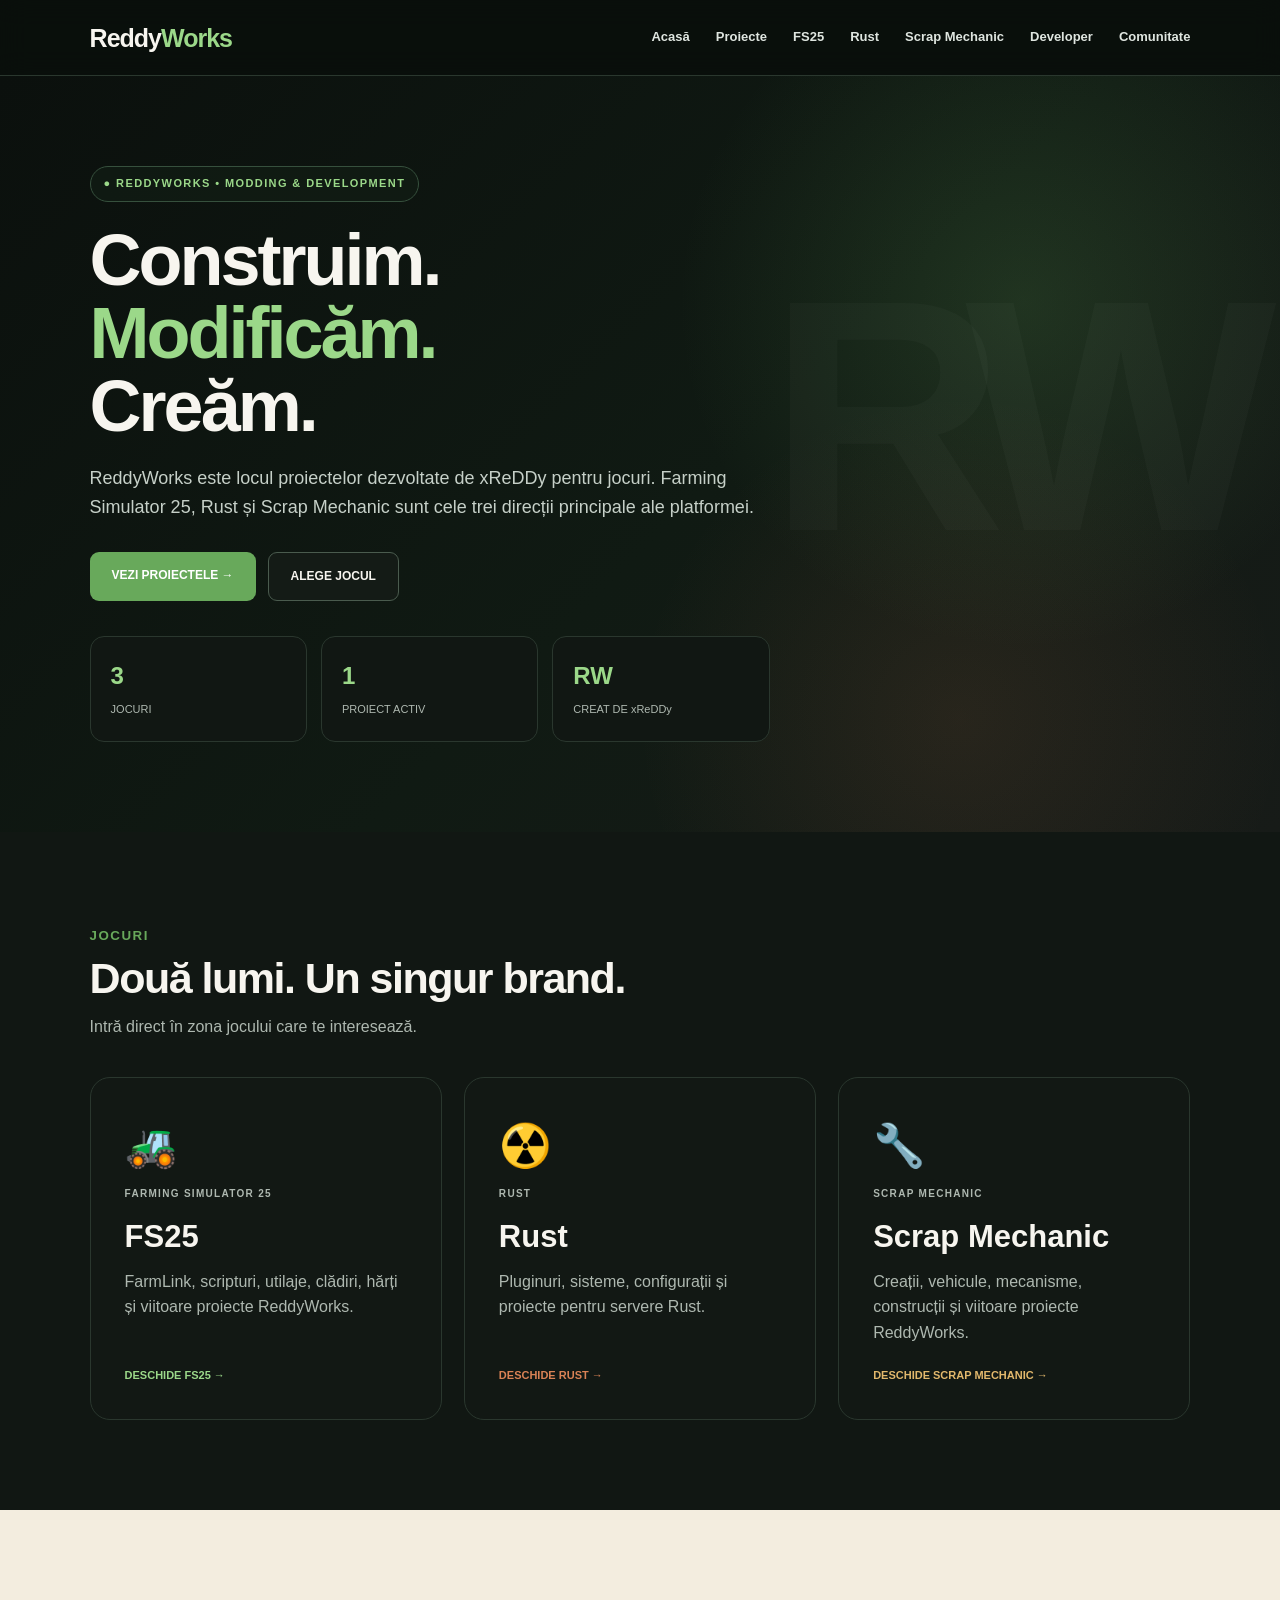
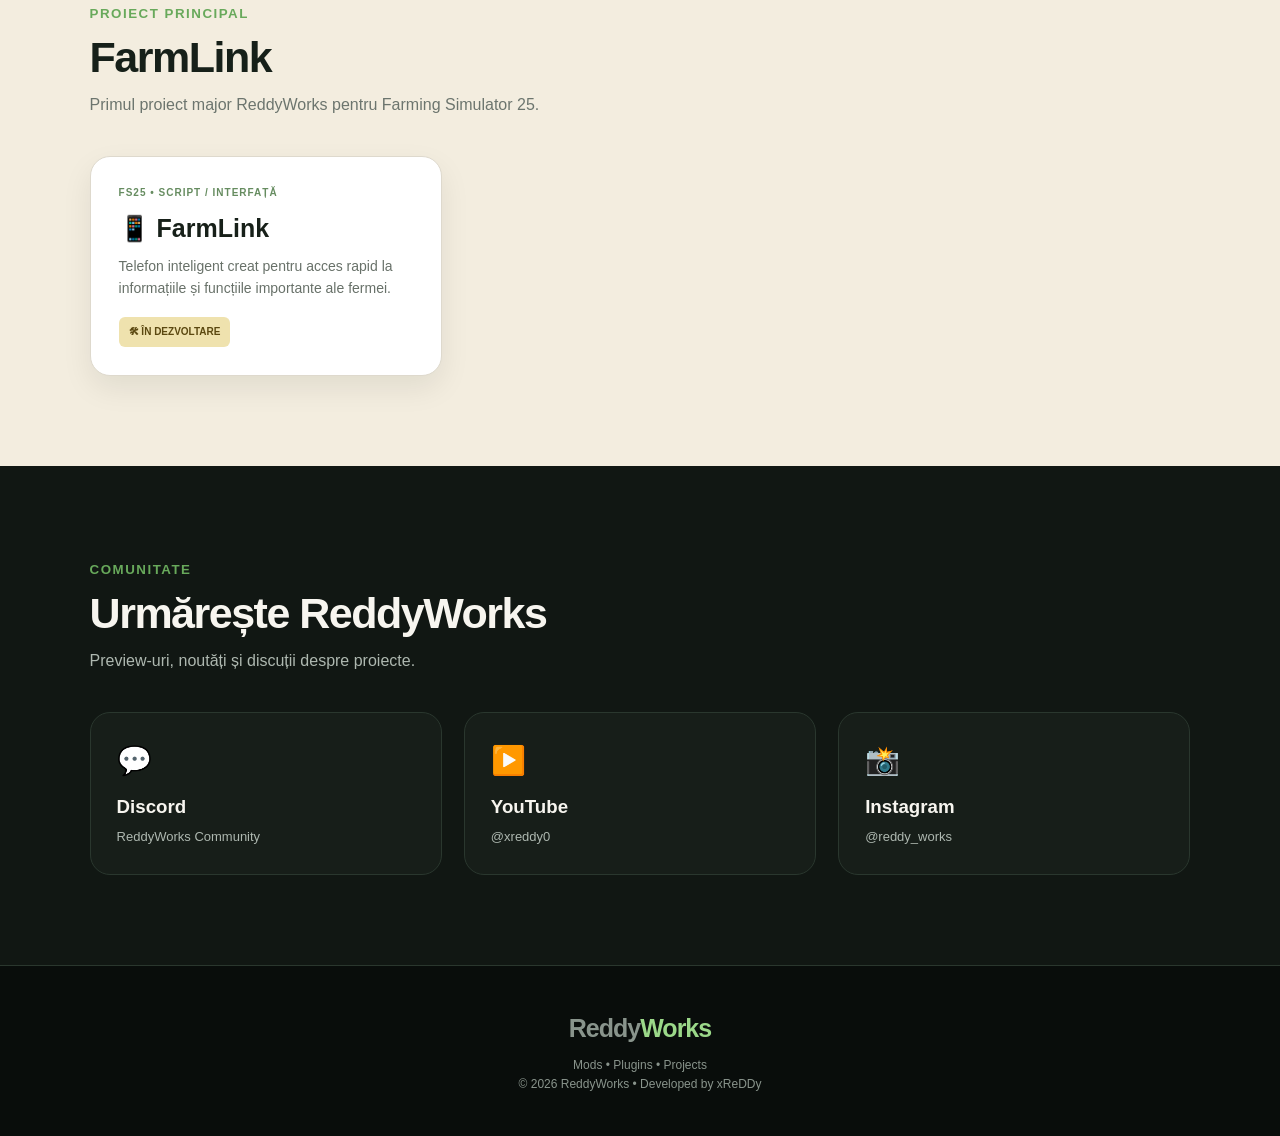
==== commit 7f4cc5d4: "Drag files here to add them to your repository ReddyWorks V2 - FS25 Rust Scrap Mechanic" ====
--- a/index.html
+++ b/index.html
@@ -1,407 +1,21 @@
-<!DOCTYPE html>
-<html lang="ro">
-
-<head>
-    <meta charset="UTF-8">
-    <meta name="viewport" content="width=device-width, initial-scale=1.0">
-
-    <title>ReddyWorks | FS25 Mods & Projects</title>
-
-    <link rel="stylesheet" href="style.css">
-</head>
-
-<body>
-
+<!doctype html><html lang="ro"><head><meta charset="utf-8"><meta name="viewport" content="width=device-width,initial-scale=1"><title>ReddyWorks | Mods, Plugins & Projects</title><link rel="stylesheet" href="style.css"></head><body>
 <header class="header">
-
-    <a href="index.html" class="logo">
-        Reddy<span>Works</span>
-    </a>
-
-    <nav class="menu">
-        <a href="index.html">Acasă</a>
-        <a href="mods.html">Moduri</a>
-        <a href="developer.html">Developer</a>
-        <a href="#comunitate">Comunitate</a>
-    </nav>
-
-</header>
-
-
+<a class="logo" href="index.html">Reddy<span>Works</span></a>
+<nav class="menu">
+<a href="index.html">Acasă</a><a href="projects.html">Proiecte</a><a href="fs25.html">FS25</a><a href="rust.html">Rust</a><a href="scrapmechanic.html">Scrap Mechanic</a><a href="developer.html">Developer</a><a href="index.html#comunitate">Comunitate</a>
+</nav></header>
 <main>
-
-    <!-- HERO -->
-
-    <section class="hero">
-
-        <div class="hero-content">
-
-            <div class="badge">
-                FS25 MODS & PROJECTS
-            </div>
-
-            <h1>
-                Bine ai venit pe
-                <span>ReddyWorks</span>
-            </h1>
-
-            <p>
-                Moduri, proiecte și idei create pentru
-                Farming Simulator 25.
-            </p>
-
-            <div class="hero-buttons">
-
-                <a href="mods.html" class="main-button">
-                    VEZI MODURILE
-                </a>
-
-                <a href="developer.html" class="secondary-button">
-                    DESPRE DEVELOPER
-                </a>
-
-            </div>
-
-        </div>
-
-    </section>
-
-
-    <!-- PROIECT RECOMANDAT -->
-
-    <section class="mods-section">
-
-        <div class="section-title">
-
-            <span>PROIECT RECOMANDAT</span>
-
-            <h2>FarmLink</h2>
-
-            <p>
-                Primul proiect prezentat pe ReddyWorks.
-            </p>
-
-        </div>
-
-
-        <div class="mods-grid">
-
-            <article class="mod-card">
-
-                <div class="mod-image">
-
-                    <div class="status-badge">
-                        ÎN DEZVOLTARE
-                    </div>
-
-                    <div class="farmlink-logo">
-
-                        <div class="phone-icon">
-                            📱
-                        </div>
-
-                        <strong>FarmLink</strong>
-
-                        <small>
-                            Farming Simulator 25
-                        </small>
-
-                    </div>
-
-                </div>
-
-
-                <div class="mod-content">
-
-                    <div class="mod-category">
-                        FS25 • SCRIPT / INTERFAȚĂ
-                    </div>
-
-                    <h3>FarmLink</h3>
-
-                    <p>
-                        Telefon inteligent pentru Farming Simulator 25,
-                        creat pentru acces rapid la informațiile și
-                        funcțiile importante ale fermei.
-                    </p>
-
-
-                    <div class="project-info">
-
-                        <div>
-                            <span>Developer</span>
-                            <strong>xReDDy</strong>
-                        </div>
-
-                        <div>
-                            <span>Status</span>
-                            <strong>În dezvoltare</strong>
-                        </div>
-
-                    </div>
-
-
-                    <a href="farmlink.html" class="details-button">
-                        VEZI PROIECTUL →
-                    </a>
-
-
-                    <div class="development-button">
-                        🛠 ÎN DEZVOLTARE
-                    </div>
-
-                </div>
-
-            </article>
-
-        </div>
-
-    </section>
-
-
-    <!-- CATEGORII -->
-
-    <section class="home-categories">
-
-        <div class="section-title">
-
-            <span>CATEGORII</span>
-
-            <h2>
-                Explorează proiectele
-            </h2>
-
-            <p>
-                ReddyWorks este pregătit pentru mai multe
-                tipuri de proiecte Farming Simulator 25.
-            </p>
-
-        </div>
-
-
-        <div class="category-preview-grid">
-
-            <a href="mods.html?category=scripturi"
-               class="category-preview">
-
-                <div>⚙️</div>
-
-                <h3>Scripturi</h3>
-
-                <p>
-                    Interfețe, sisteme și funcții noi.
-                </p>
-
-            </a>
-
-
-            <a href="mods.html?category=utilaje"
-               class="category-preview">
-
-                <div>🚜</div>
-
-                <h3>Utilaje</h3>
-
-                <p>
-                    Tractoare, combine și alte utilaje.
-                </p>
-
-            </a>
-
-
-            <a href="mods.html?category=cladiri"
-               class="category-preview">
-
-                <div>🏠</div>
-
-                <h3>Clădiri</h3>
-
-                <p>
-                    Showroom-uri, hale și construcții.
-                </p>
-
-            </a>
-
-
-            <a href="mods.html?category=harti"
-               class="category-preview">
-
-                <div>🗺️</div>
-
-                <h3>Hărți</h3>
-
-                <p>
-                    Hărți și proiecte pentru FS25.
-                </p>
-
-            </a>
-
-        </div>
-
-    </section>
-
-
-    <!-- DEVELOPER -->
-
-    <section class="developer-preview">
-
-        <div class="developer-preview-card">
-
-            <div class="developer-avatar">
-                <img
-                    src="imagine/xreddy-logo.png"
-                    alt="Logo xReDDy"
-                >
-            </div>
-
-            <div class="developer-preview-content">
-
-                <span>
-                    DEVELOPER
-                </span>
-
-                <h2>
-                    xReDDy
-                </h2>
-
-                <p>
-                    Creatorul proiectelor publicate pe ReddyWorks.
-                    Proiectul principal aflat momentan în dezvoltare
-                    este FarmLink pentru Farming Simulator 25.
-                </p>
-
-                <a href="developer.html"
-                   class="developer-button">
-
-                    VEZI PROFILUL →
-
-                </a>
-
-            </div>
-
-        </div>
-
-    </section>
-
-
-    <!-- COMUNITATE -->
-
-    <section class="community-section"
-             id="comunitate">
-
-        <div class="section-title community-title">
-
-            <span>
-                COMUNITATE
-            </span>
-
-            <h2>
-                Urmărește ReddyWorks
-            </h2>
-
-            <p>
-                Urmărește proiectele, videoclipurile și
-                viitoarele actualizări.
-            </p>
-
-        </div>
-
-
-        <div class="community-grid">
-
-            <a
-                href="https://youtube.com/@xreddy0"
-                target="_blank"
-                rel="noopener noreferrer"
-                class="community-card">
-
-                <div class="community-icon">
-                    ▶
-                </div>
-
-                <div>
-
-                    <small>
-                        YOUTUBE
-                    </small>
-
-                    <h3>
-                        xReDDy
-                    </h3>
-
-                    <p>
-                        Gaming, Farming Simulator și proiecte.
-                    </p>
-
-                </div>
-
-            </a>
-
-
-            <a
-                href="https://discord.gg/2gvbgjCmsJ"
-                target="_blank"
-                rel="noopener noreferrer"
-                class="community-card">
-
-                <div class="community-icon">💬</div>
-
-                <div>
-                    <small>DISCORD</small>
-                    <h3>ReddyWorks Community</h3>
-                    <p>Intră în comunitatea oficială ReddyWorks.</p>
-                </div>
-
-            </a>
-
-            <a
-                href="https://www.instagram.com/reddy_works/"
-                target="_blank"
-                rel="noopener noreferrer"
-                class="community-card">
-
-                <div class="community-icon">📸</div>
-
-                <div>
-                    <small>INSTAGRAM</small>
-                    <h3>@reddy_works</h3>
-                    <p>Preview-uri, noutăți și proiecte ReddyWorks.</p>
-                </div>
-
-            </a>
-
-        </div>
-
-    </section>
-
-</main>
-
-
-<footer>
-
-    <div class="footer-logo">
-        Reddy<span>Works</span>
-    </div>
-
-    <p>
-        FS25 Mods & Projects
-    </p>
-
-    <div class="footer-links">
-        <a href="index.html">Acasă</a>
-        <a href="mods.html">Moduri</a>
-        <a href="developer.html">Developer</a>
-        <a href="farmlink.html">FarmLink</a>
-    </div>
-
-    <p class="copyright">
-        © 2026 ReddyWorks • Developed by xReDDy
-    </p>
-
-</footer>
-
-
-<script src="script.js"></script>
-
-</body>
-</html>+<section class="hero"><div class="hero-content"><div class="eyebrow">● REDDYWORKS • MODDING & DEVELOPMENT</div><h1>Construim.<br><span>Modificăm.</span><br>Creăm.</h1><p>ReddyWorks este locul proiectelor dezvoltate de xReDDy pentru jocuri. Farming Simulator 25, Rust și Scrap Mechanic sunt cele trei direcții principale ale platformei.</p><div class="actions"><a class="btn btn-primary" href="projects.html">VEZI PROIECTELE →</a><a class="btn btn-secondary" href="#jocuri">ALEGE JOCUL</a></div><div class="stats"><div class="stat"><strong>3</strong><span>JOCURI</span></div><div class="stat"><strong>1</strong><span>PROIECT ACTIV</span></div><div class="stat"><strong>RW</strong><span>CREAT DE xReDDy</span></div></div></div></section>
+<section class="section soft" id="jocuri"><div class="section-head"><small>JOCURI</small><h2>Două lumi. Un singur brand.</h2><p>Intră direct în zona jocului care te interesează.</p></div><div class="game-grid">
+<a class="game-card fs" href="fs25.html"><div><div class="game-icon">🚜</div><small>FARMING SIMULATOR 25</small><h3>FS25</h3><p>FarmLink, scripturi, utilaje, clădiri, hărți și viitoare proiecte ReddyWorks.</p></div><div class="go">DESCHIDE FS25 →</div></a>
+<a class="game-card rust" href="rust.html"><div><div class="game-icon">☢️</div><small>RUST</small><h3>Rust</h3><p>Pluginuri, sisteme, configurații și proiecte pentru servere Rust.</p></div><div class="go">DESCHIDE RUST →</div></a>
+<a class="game-card scrap" href="scrapmechanic.html"><div><div class="game-icon">🔧</div><small>SCRAP MECHANIC</small><h3>Scrap Mechanic</h3><p>Creații, vehicule, mecanisme, construcții și viitoare proiecte ReddyWorks.</p></div><div class="go">DESCHIDE SCRAP MECHANIC →</div></a>
+</div></section>
+<section class="section light"><div class="section-head"><small>PROIECT PRINCIPAL</small><h2>FarmLink</h2><p>Primul proiect major ReddyWorks pentru Farming Simulator 25.</p></div><div class="project-grid"><a class="project-card" href="farmlink.html"><div class="tag">FS25 • SCRIPT / INTERFAȚĂ</div><h3>📱 FarmLink</h3><p>Telefon inteligent creat pentru acces rapid la informațiile și funcțiile importante ale fermei.</p><span class="status">🛠 ÎN DEZVOLTARE</span></a></div></section>
+<section class="section soft" id="comunitate"><div class="section-head"><small>COMUNITATE</small><h2>Urmărește ReddyWorks</h2><p>Preview-uri, noutăți și discuții despre proiecte.</p></div><div class="community-grid">
+<a class="community-card" href="https://discord.gg/2gvbgjCmsJ" target="_blank"><div class="ico">💬</div><h3>Discord</h3><p>ReddyWorks Community</p></a>
+<a class="community-card" href="https://youtube.com/@xreddy0" target="_blank"><div class="ico">▶️</div><h3>YouTube</h3><p>@xreddy0</p></a>
+<a class="community-card" href="https://www.instagram.com/reddy_works/" target="_blank"><div class="ico">📸</div><h3>Instagram</h3><p>@reddy_works</p></a>
+</div></section>
+</main><footer><a class="logo" href="index.html">Reddy<span>Works</span></a>
+<p>Mods • Plugins • Projects</p><p>© 2026 ReddyWorks • Developed by xReDDy</p></footer></body></html>
--- a/style.css
+++ b/style.css
@@ -1,2090 +1,63 @@
-/* =====================================
-   RESET
-===================================== */
-
-* {
-    margin: 0;
-    padding: 0;
-    box-sizing: border-box;
-}
-
-html {
-    scroll-behavior: smooth;
-}
-
-body {
-    font-family: Arial, Helvetica, sans-serif;
-    background: #f5f0e5;
-    color: #17231a;
-}
-
-
-/* =====================================
-   HEADER
-===================================== */
-
-.header {
-    width: 100%;
-    height: 78px;
-    padding: 0 8%;
-
-    display: flex;
-    align-items: center;
-    justify-content: space-between;
-
-    position: sticky;
-    top: 0;
-    z-index: 1000;
-
-    background: #142319;
-
-    box-shadow: 0 4px 20px rgba(0, 0, 0, 0.18);
-}
-
-.logo {
-    color: #ffffff;
-    text-decoration: none;
-
-    font-size: 25px;
-    font-weight: 900;
-}
-
-.logo span {
-    color: #9ed68f;
-}
-
-.menu {
-    display: flex;
-    gap: 30px;
-}
-
-.menu a {
-    color: #ffffff;
-    text-decoration: none;
-
-    font-size: 14px;
-    font-weight: 700;
-
-    transition: 0.2s;
-}
-
-.menu a:hover {
-    color: #9ed68f;
-}
-
-
-/* =====================================
-   HOME HERO + IMAGINE REDDYWORKS
-===================================== */
-
-.hero {
-    min-height: 620px;
-    padding: 80px 8%;
-
-    display: flex;
-    align-items: center;
-
-    position: relative;
-
-    color: #ffffff;
-
-    background:
-        linear-gradient(
-            90deg,
-            rgba(8, 22, 12, 0.96) 0%,
-            rgba(8, 22, 12, 0.88) 30%,
-            rgba(8, 22, 12, 0.60) 55%,
-            rgba(8, 22, 12, 0.15) 100%
-        ),
-        url("imagine/reddyworks-banner.png");
-
-    background-size: cover;
-    background-position: center;
-    background-repeat: no-repeat;
-}
-
-.hero-content {
-    max-width: 720px;
-
-    position: relative;
-    z-index: 2;
-}
-
-.badge {
-    display: inline-block;
-
-    padding: 9px 15px;
-    margin-bottom: 22px;
-
-    border: 1px solid #83ba78;
-    border-radius: 50px;
-
-    background: rgba(15, 35, 20, 0.45);
-
-    color: #a6dd98;
-
-    font-size: 12px;
-    font-weight: 900;
-
-    letter-spacing: 1px;
-}
-
-.hero h1 {
-    margin-bottom: 22px;
-
-    font-size: 60px;
-    line-height: 1.05;
-
-    text-shadow: 0 4px 20px rgba(0, 0, 0, 0.35);
-}
-
-.hero h1 span {
-    display: block;
-
-    color: #a5dc97;
-}
-
-.hero p {
-    max-width: 600px;
-
-    margin-bottom: 32px;
-
-    color: #e0e7e1;
-
-    font-size: 18px;
-    line-height: 1.7;
-
-    text-shadow: 0 2px 12px rgba(0, 0, 0, 0.45);
-}
-
-.hero-buttons {
-    display: flex;
-    flex-wrap: wrap;
-
-    gap: 14px;
-}
-
-.main-button {
-    display: inline-block;
-
-    padding: 15px 26px;
-
-    background: #78ad6c;
-    color: #ffffff;
-
-    text-decoration: none;
-
-    border-radius: 8px;
-
-    font-size: 13px;
-    font-weight: 900;
-
-    transition: 0.2s;
-}
-
-.main-button:hover {
-    background: #8bc17e;
-
-    transform: translateY(-2px);
-}
-
-.secondary-button {
-    display: inline-block;
-
-    padding: 14px 26px;
-
-    background: rgba(10, 25, 14, 0.45);
-
-    border: 1px solid #91a895;
-    border-radius: 8px;
-
-    color: #ffffff;
-    text-decoration: none;
-
-    font-size: 13px;
-    font-weight: 900;
-
-    transition: 0.2s;
-}
-
-.secondary-button:hover {
-    border-color: #a5dc97;
-
-    background: rgba(255, 255, 255, 0.08);
-}
-
-
-/* =====================================
-   SECTION TITLES
-===================================== */
-
-.mods-section,
-.farmlink-section,
-.features-section,
-.changelog-section {
-    padding: 90px 8%;
-}
-
-.section-title {
-    max-width: 750px;
-
-    margin-bottom: 42px;
-}
-
-.section-title > span {
-    color: #678e60;
-
-    font-size: 12px;
-    font-weight: 900;
-
-    letter-spacing: 1.3px;
-}
-
-.section-title h2 {
-    margin-top: 8px;
-    margin-bottom: 12px;
-
-    font-size: 42px;
-}
-
-.section-title p {
-    color: #687169;
-
-    line-height: 1.6;
-}
-
-
-/* =====================================
-   MOD CARD
-===================================== */
-
-.mods-grid,
-.all-mods-grid {
-    display: grid;
-
-    grid-template-columns:
-        repeat(auto-fit, minmax(300px, 380px));
-
-    gap: 30px;
-}
-
-.mod-card {
-    overflow: hidden;
-
-    background: #ffffff;
-
-    border-radius: 18px;
-
-    box-shadow:
-        0 12px 35px rgba(25, 40, 29, 0.12);
-
-    transition: 0.25s;
-}
-
-.mod-card:hover {
-    transform: translateY(-5px);
-
-    box-shadow:
-        0 18px 45px rgba(25, 40, 29, 0.17);
-}
-
-.mod-image {
-    height: 235px;
-
-    position: relative;
-
-    display: flex;
-    align-items: center;
-    justify-content: center;
-
-    background:
-        radial-gradient(
-            circle,
-            #38583d,
-            #1b3020
-        );
-}
-
-.status-badge {
-    position: absolute;
-
-    top: 18px;
-    right: 18px;
-
-    padding: 8px 11px;
-
-    background: #e3bd4c;
-    color: #31270b;
-
-    border-radius: 6px;
-
-    font-size: 11px;
-    font-weight: 900;
-}
-
-.farmlink-logo {
-    color: #ffffff;
-
-    text-align: center;
-}
-
-.phone-icon {
-    margin-bottom: 10px;
-
-    font-size: 48px;
-}
-
-.farmlink-logo strong {
-    display: block;
-
-    color: #a5dc97;
-
-    font-size: 34px;
-}
-
-.farmlink-logo small {
-    display: block;
-
-    margin-top: 7px;
-
-    color: #c9d3ca;
-}
-
-.mod-content {
-    padding: 27px;
-}
-
-.mod-category {
-    margin-bottom: 10px;
-
-    color: #6d9665;
-
-    font-size: 11px;
-    font-weight: 900;
-}
-
-.mod-content h3 {
-    margin-bottom: 13px;
-
-    font-size: 29px;
-}
-
-.mod-content > p {
-    margin-bottom: 23px;
-
-    color: #667067;
-
-    font-size: 15px;
-    line-height: 1.6;
-}
-
-.project-info {
-    padding: 17px 0;
-    margin-bottom: 20px;
-
-    display: flex;
-    flex-direction: column;
-
-    gap: 12px;
-
-    border-top: 1px solid #ececec;
-    border-bottom: 1px solid #ececec;
-}
-
-.project-info div {
-    display: flex;
-    justify-content: space-between;
-
-    gap: 20px;
-}
-
-.project-info span {
-    color: #899089;
-
-    font-size: 13px;
-}
-
-.project-info strong {
-    font-size: 13px;
-
-    text-align: right;
-}
-
-.details-button {
-    display: block;
-
-    width: 100%;
-
-    padding: 14px;
-    margin-bottom: 10px;
-
-    background: #253c2a;
-    color: #ffffff;
-
-    text-align: center;
-    text-decoration: none;
-
-    border-radius: 8px;
-
-    font-size: 13px;
-    font-weight: 900;
-
-    transition: 0.2s;
-}
-
-.details-button:hover {
-    background: #35563c;
-}
-
-.development-button {
-    width: 100%;
-
-    padding: 14px;
-
-    background: #e4c052;
-    color: #30270d;
-
-    text-align: center;
-
-    border-radius: 8px;
-
-    font-size: 13px;
-    font-weight: 900;
-}
-
-.download-info {
-    margin-top: 11px;
-
-    color: #929892;
-
-    text-align: center;
-
-    font-size: 11px;
-}
-
-
-/* =====================================
-   HOME CATEGORIES
-===================================== */
-
-.home-categories {
-    padding: 90px 8%;
-
-    background: #ebe4d6;
-}
-
-.category-preview-grid {
-    display: grid;
-
-    grid-template-columns:
-        repeat(auto-fit, minmax(210px, 1fr));
-
-    gap: 20px;
-}
-
-.category-preview {
-    padding: 30px 25px;
-
-    background: #ffffff;
-
-    border: 1px solid #e3dfd5;
-    border-radius: 15px;
-
-    color: #17231a;
-    text-decoration: none;
-
-    box-shadow:
-        0 8px 25px rgba(25, 40, 29, 0.07);
-
-    transition: 0.25s;
-}
-
-.category-preview:hover {
-    transform: translateY(-5px);
-
-    border-color: #9bc291;
-
-    box-shadow:
-        0 14px 32px rgba(25, 40, 29, 0.12);
-}
-
-.category-preview > div {
-    margin-bottom: 17px;
-
-    font-size: 34px;
-}
-
-.category-preview h3 {
-    margin-bottom: 9px;
-
-    font-size: 19px;
-}
-
-.category-preview p {
-    color: #69736a;
-
-    font-size: 14px;
-    line-height: 1.6;
-}
-
-
-/* =====================================
-   DEVELOPER PREVIEW
-===================================== */
-
-.developer-preview {
-    padding: 90px 8%;
-
-    background: #f5f0e5;
-}
-
-.developer-preview-card {
-    max-width: 900px;
-
-    margin: 0 auto;
-
-    padding: 45px;
-
-    display: flex;
-    align-items: center;
-
-    gap: 35px;
-
-    background: #ffffff;
-
-    border: 1px solid #e5e5df;
-    border-radius: 20px;
-
-    box-shadow:
-        0 12px 35px rgba(25, 40, 29, 0.10);
-}
-
-.developer-avatar {
-    width: 120px;
-    height: 120px;
-
-    flex-shrink: 0;
-
-    overflow: hidden;
-
-    border: 4px solid #8fc981;
-    border-radius: 50%;
-
-    background: #142319;
-
-    box-shadow:
-        0 10px 30px rgba(25, 40, 29, 0.20);
-}
-
-.developer-avatar img {
-    width: 100%;
-    height: 100%;
-
-    display: block;
-
-    object-fit: cover;
-
-    border-radius: 50%;
-}
-
-.developer-preview-content span {
-    color: #678e60;
-
-    font-size: 11px;
-    font-weight: 900;
-
-    letter-spacing: 1.5px;
-}
-
-.developer-preview-content h2 {
-    margin: 6px 0 12px;
-
-    font-size: 35px;
-}
-
-.developer-preview-content p {
-    max-width: 600px;
-
-    margin-bottom: 20px;
-
-    color: #69736a;
-
-    line-height: 1.7;
-}
-
-.developer-button {
-    display: inline-block;
-
-    padding: 13px 20px;
-
-    background: #253c2a;
-    color: #ffffff;
-
-    text-decoration: none;
-
-    border-radius: 8px;
-
-    font-size: 12px;
-    font-weight: 900;
-
-    transition: 0.2s;
-}
-
-.developer-button:hover {
-    background: #35563c;
-
-    transform: translateY(-2px);
-}
-
-
-/* =====================================
-   COMMUNITY
-===================================== */
-
-.community-section {
-    padding: 90px 8%;
-
-    background:
-        radial-gradient(
-            circle at 80% 30%,
-            rgba(158, 214, 143, 0.10),
-            transparent 30%
-        ),
-        #17251b;
-}
-
-.community-title span {
-    color: #9ed68f;
-}
-
-.community-title h2 {
-    color: #ffffff;
-}
-
-.community-title p {
-    color: #bdc8bf;
-}
-
-.community-grid {
-    display: grid;
-
-    grid-template-columns:
-        repeat(auto-fit, minmax(280px, 1fr));
-
-    gap: 20px;
-
-    max-width: 900px;
-}
-
-.community-card {
-    padding: 28px;
-
-    display: flex;
-    align-items: center;
-
-    gap: 20px;
-
-    background: #ffffff;
-
-    color: #17231a;
-
-    text-decoration: none;
-
-    border-radius: 15px;
-
-    box-shadow:
-        0 10px 30px rgba(0, 0, 0, 0.15);
-
-    transition: 0.25s;
-}
-
-a.community-card:hover {
-    transform: translateY(-5px);
-
-    box-shadow:
-        0 16px 35px rgba(0, 0, 0, 0.22);
-}
-
-.community-icon {
-    width: 58px;
-    height: 58px;
-
-    flex-shrink: 0;
-
-    display: flex;
-    align-items: center;
-    justify-content: center;
-
-    background: #e9f0e6;
-
-    border-radius: 13px;
-
-    font-size: 26px;
-}
-
-.community-card small {
-    color: #6d9665;
-
-    font-size: 10px;
-    font-weight: 900;
-
-    letter-spacing: 1px;
-}
-
-.community-card h3 {
-    margin: 5px 0;
-
-    font-size: 20px;
-}
-
-.community-card p {
-    color: #747d75;
-
-    font-size: 13px;
-    line-height: 1.5;
-}
-
-.community-disabled {
-    opacity: 0.75;
-}
-
-
-/* =====================================
-   MODS PAGE HERO
-===================================== */
-
-.mods-page-hero {
-    padding: 85px 8%;
-
-    color: #ffffff;
-
-    background:
-        radial-gradient(
-            circle at 80% 50%,
-            rgba(157, 215, 143, 0.20),
-            transparent 30%
-        ),
-        linear-gradient(
-            120deg,
-            #142118,
-            #243d2a
-        );
-}
-
-.mods-page-hero > div {
-    max-width: 850px;
-}
-
-.mods-page-hero span {
-    color: #9ed68f;
-
-    font-size: 12px;
-    font-weight: 900;
-
-    letter-spacing: 2px;
-}
-
-.mods-page-hero h1 {
-    margin: 9px 0 15px;
-
-    font-size: 50px;
-}
-
-.mods-page-hero p {
-    color: #d5ddd6;
-
-    font-size: 17px;
-    line-height: 1.7;
-}
-
-
-/* =====================================
-   MOD BROWSER
-===================================== */
-
-.mods-browser {
-    min-height: 600px;
-
-    padding: 70px 8% 100px;
-
-    background: #f5f0e5;
-}
-
-.mods-browser-header {
-    margin-bottom: 30px;
-
-    display: flex;
-    flex-direction: column;
-
-    gap: 22px;
-}
-
-.search-box {
-    width: 100%;
-    max-width: 650px;
-
-    position: relative;
-}
-
-.search-icon {
-    position: absolute;
-
-    left: 18px;
-    top: 50%;
-
-    transform: translateY(-50%);
-
-    font-size: 17px;
-}
-
-.search-box input {
-    width: 100%;
-
-    padding: 17px 20px 17px 52px;
-
-    background: #ffffff;
-
-    border: 1px solid #d9d9d2;
-    border-radius: 10px;
-
-    outline: none;
-
-    color: #17231a;
-
-    font-size: 15px;
-
-    box-shadow:
-        0 5px 18px rgba(25, 40, 29, 0.06);
-
-    transition: 0.2s;
-}
-
-.search-box input:focus {
-    border-color: #82ae78;
-
-    box-shadow:
-        0 0 0 3px rgba(126, 174, 115, 0.12);
-}
-
-.filter-buttons {
-    display: flex;
-    flex-wrap: wrap;
-
-    gap: 10px;
-}
-
-.filter-button {
-    padding: 11px 18px;
-
-    background: #ffffff;
-
-    border: 1px solid #d7d9d4;
-    border-radius: 8px;
-
-    color: #586159;
-
-    cursor: pointer;
-
-    font-size: 11px;
-    font-weight: 900;
-
-    transition: 0.2s;
-}
-
-.filter-button:hover {
-    border-color: #789e70;
-
-    color: #41613d;
-}
-
-.filter-button.active {
-    background: #253c2a;
-
-    border-color: #253c2a;
-
-    color: #ffffff;
-}
-
-.mods-result-info {
-    padding-bottom: 20px;
-
-    color: #7b847d;
-
-    font-size: 13px;
-}
-
-.mod-search-item.hidden {
-    display: none;
-}
-
-.no-mods-found {
-    display: none;
-
-    max-width: 500px;
-
-    margin: 70px auto 0;
-
-    padding: 45px 30px;
-
-    background: #ffffff;
-
-    border-radius: 15px;
-
-    text-align: center;
-
-    box-shadow:
-        0 8px 25px rgba(25, 40, 29, 0.07);
-}
-
-.no-mods-found.show {
-    display: block;
-}
-
-.no-mods-found > div {
-    margin-bottom: 15px;
-
-    font-size: 38px;
-}
-
-.no-mods-found h3 {
-    margin-bottom: 9px;
-
-    font-size: 22px;
-}
-
-.no-mods-found p {
-    color: #737b74;
-
-    font-size: 14px;
-    line-height: 1.6;
-}
-
-
-/* =====================================
-   DEVELOPER PAGE HERO
-===================================== */
-
-.developer-hero {
-    min-height: 430px;
-
-    padding: 80px 8%;
-
-    display: flex;
-    align-items: center;
-
-    color: #ffffff;
-
-    background:
-        radial-gradient(
-            circle at 75% 50%,
-            rgba(158, 214, 143, 0.16),
-            transparent 30%
-        ),
-        linear-gradient(
-            120deg,
-            #102016,
-            #19301f,
-            #203b27
-        );
-}
-
-.developer-hero-content {
-    width: 100%;
-    max-width: 950px;
-
-    display: flex;
-    align-items: center;
-
-    gap: 38px;
-}
-
-.developer-big-avatar {
-    width: 160px;
-    height: 160px;
-
-    flex-shrink: 0;
-
-    overflow: hidden;
-
-    background: #102016;
-
-    border: 4px solid #93ca85;
-    border-radius: 50%;
-
-    box-shadow:
-        0 0 0 8px rgba(147, 202, 133, 0.08),
-        0 18px 45px rgba(0, 0, 0, 0.28);
-}
-
-.developer-big-avatar img {
-    width: 100%;
-    height: 100%;
-
-    display: block;
-
-    object-fit: cover;
-
-    border-radius: 50%;
-}
-
-.developer-hero-text span {
-    color: #9ed68f;
-
-    font-size: 12px;
-    font-weight: 900;
-
-    letter-spacing: 2px;
-}
-
-.developer-hero-text h1 {
-    margin: 8px 0 7px;
-
-    color: #ffffff;
-
-    font-size: 62px;
-}
-
-.developer-hero-text p {
-    color: #e0e6e1;
-
-    font-size: 18px;
-}
-
-
-/* =====================================
-   DEVELOPER ABOUT
-===================================== */
-
-.developer-about {
-    padding: 90px 8%;
-
-    background: #f5f0e5;
-}
-
-.developer-about-card {
-    max-width: 900px;
-
-    margin: 0 auto;
-
-    padding: 50px 60px;
-
-    background: #ffffff;
-
-    border: 1px solid #e5e5df;
-    border-radius: 20px;
-
-    box-shadow:
-        0 12px 35px rgba(25, 40, 29, 0.09);
-}
-
-.developer-label {
-    color: #678e60;
-
-    font-size: 11px;
-    font-weight: 900;
-
-    letter-spacing: 1.5px;
-}
-
-.developer-about-card h2 {
-    margin: 8px 0 22px;
-
-    font-size: 38px;
-}
-
-.developer-about-card p {
-    margin-bottom: 15px;
-
-    color: #657067;
-
-    line-height: 1.8;
-}
-
-
-/* =====================================
-   DEVELOPER PROJECTS
-===================================== */
-
-.developer-projects {
-    padding: 90px 8%;
-
-    background: #e9e1d1;
-}
-
-.developer-project-card {
-    max-width: 700px;
-
-    padding: 30px;
-
-    display: flex;
-    align-items: center;
-
-    gap: 25px;
-
-    background: #ffffff;
-
-    border-radius: 16px;
-
-    box-shadow:
-        0 8px 25px rgba(25, 40, 29, 0.08);
-}
-
-.developer-project-icon {
-    font-size: 48px;
-}
-
-.developer-project-content span {
-    color: #a47e17;
-
-    font-size: 10px;
-    font-weight: 900;
-
-    letter-spacing: 1px;
-}
-
-.developer-project-content h3 {
-    margin: 5px 0 8px;
-
-    font-size: 25px;
-}
-
-.developer-project-content p {
-    margin-bottom: 13px;
-
-    color: #69736a;
-
-    line-height: 1.6;
-}
-
-.developer-project-content a {
-    color: #54794d;
-
-    text-decoration: none;
-
-    font-size: 12px;
-    font-weight: 900;
-}
-
-.developer-project-content a:hover {
-    color: #253c2a;
-}
-
-.developer-socials {
-    padding: 90px 8%;
-
-    background: #f5f0e5;
-}
-
-
-/* =====================================
-   FARMLINK HERO
-===================================== */
-
-.farmlink-hero {
-    min-height: 590px;
-
-    padding: 80px 8%;
-
-    display: flex;
-    align-items: center;
-
-    color: #ffffff;
-
-    background:
-        radial-gradient(
-            circle at 80% 40%,
-            rgba(157, 215, 143, 0.22),
-            transparent 30%
-        ),
-        linear-gradient(
-            120deg,
-            #132017,
-            #203725,
-            #38553d
-        );
-}
-
-.farmlink-hero-content {
-    max-width: 760px;
-}
-
-.back-link {
-    display: inline-block;
-
-    margin-bottom: 28px;
-
-    color: #a5d999;
-
-    text-decoration: none;
-
-    font-size: 14px;
-}
-
-.back-link:hover {
-    color: #ffffff;
-}
-
-.farmlink-status {
-    display: table;
-
-    padding: 8px 14px;
-    margin-bottom: 20px;
-
-    background: #e3bd4c;
-    color: #30270d;
-
-    border-radius: 6px;
-
-    font-size: 12px;
-    font-weight: 900;
-}
-
-.farmlink-game {
-    margin-bottom: 10px;
-
-    color: #a4d997;
-
-    font-size: 12px;
-    font-weight: 900;
-
-    letter-spacing: 1px;
-}
-
-.farmlink-hero h1 {
-    margin-bottom: 20px;
-
-    font-size: 65px;
-}
-
-.farmlink-description {
-    max-width: 650px;
-
-    color: #d6dfd7;
-
-    font-size: 18px;
-    line-height: 1.7;
-}
-
-.farmlink-buttons {
-    display: flex;
-    flex-wrap: wrap;
-
-    gap: 15px;
-
-    margin-top: 32px;
-}
-
-.learn-more-button {
-    display: inline-block;
-
-    padding: 15px 27px;
-
-    background: #6fa763;
-
-    color: #ffffff !important;
-
-    border: 1px solid #8cc680;
-    border-radius: 9px;
-
-    text-decoration: none;
-
-    font-size: 13px;
-    font-weight: 900;
-
-    transition: 0.2s;
-}
-
-.learn-more-button:hover {
-    background: #82ba76;
-
-    transform: translateY(-2px);
-}
-
-.disabled-download {
-    padding: 15px 25px;
-
-    border: 1px solid #68776b;
-    border-radius: 9px;
-
-    color: #b4beb6;
-
-    font-size: 13px;
-    font-weight: 800;
-}
-
-
-/* =====================================
-   FARMLINK INFO
-===================================== */
-
-.info-grid {
-    display: grid;
-
-    grid-template-columns:
-        repeat(auto-fit, minmax(220px, 1fr));
-
-    gap: 20px;
-}
-
-.info-box {
-    padding: 25px;
-
-    display: flex;
-    align-items: center;
-
-    gap: 16px;
-
-    background: #ffffff;
-
-    border-radius: 14px;
-
-    box-shadow:
-        0 8px 25px rgba(25, 40, 29, 0.08);
-}
-
-.info-icon {
-    font-size: 30px;
-}
-
-.info-box small {
-    display: block;
-
-    margin-bottom: 5px;
-
-    color: #889189;
-
-    font-size: 10px;
-    font-weight: 800;
-}
-
-.info-box strong {
-    font-size: 14px;
-}
-
-
-/* =====================================
-   FARMLINK PROJECT
-===================================== */
-
-.project-section {
-    padding: 100px 8%;
-
-    background: #f5f0e5;
-}
-
-.project-card {
-    width: 100%;
-    max-width: 950px;
-
-    margin: 0 auto;
-
-    padding: 55px 70px;
-
-    overflow: hidden;
-
-    background:
-        radial-gradient(
-            circle at top right,
-            rgba(145, 201, 130, 0.15),
-            transparent 35%
-        ),
-        linear-gradient(
-            135deg,
-            #15251a,
-            #203a27
-        );
-
-    border: 1px solid #4c6e54;
-    border-radius: 22px;
-
-    text-align: center;
-
-    box-shadow:
-        0 18px 45px rgba(20, 35, 24, 0.18);
-}
-
-.project-line {
-    width: 65px;
-    height: 4px;
-
-    margin: 0 auto 22px;
-
-    background: #91c982;
-
-    border-radius: 20px;
-}
-
-.project-label {
-    display: block;
-
-    margin-bottom: 10px;
-
-    color: #9ed68f;
-
-    font-size: 12px;
-    font-weight: 900;
-
-    letter-spacing: 2px;
-}
-
-.project-card h2 {
-    margin-bottom: 27px;
-
-    color: #ffffff;
-
-    font-size: 40px;
-}
-
-.project-card p {
-    max-width: 780px;
-
-    margin: 0 auto 17px;
-
-    color: #d9e2da;
-
-    font-size: 16px;
-    line-height: 1.8;
-}
-
-
-/* =====================================
-   FEATURES
-===================================== */
-
-.features-grid {
-    display: grid;
-
-    grid-template-columns:
-        repeat(auto-fit, minmax(240px, 1fr));
-
-    gap: 20px;
-}
-
-.feature-card {
-    padding: 30px;
-
-    background: #ffffff;
-
-    border: 1px solid #eeeeea;
-    border-radius: 15px;
-
-    box-shadow:
-        0 8px 25px rgba(25, 40, 29, 0.08);
-
-    transition: 0.2s;
-}
-
-.feature-card:hover {
-    transform: translateY(-4px);
-}
-
-.feature-icon {
-    margin-bottom: 18px;
-
-    font-size: 34px;
-}
-
-.feature-card h3 {
-    margin-bottom: 10px;
-
-    font-size: 19px;
-}
-
-.feature-card p {
-    color: #69736a;
-
-    font-size: 14px;
-    line-height: 1.6;
-}
-
-
-/* =====================================
-   PROGRESS
-===================================== */
-
-.progress-section {
-    padding: 90px 8%;
-
-    background: #e9e1d1;
-}
-
-.progress-container {
-    max-width: 850px;
-
-    margin: 0 auto;
-
-    text-align: center;
-}
-
-.small-green {
-    color: #678e60;
-
-    font-size: 12px;
-    font-weight: 900;
-
-    letter-spacing: 1.5px;
-}
-
-.progress-container h2 {
-    margin: 8px 0 12px;
-
-    font-size: 40px;
-}
-
-.progress-container > p {
-    margin-bottom: 30px;
-
-    color: #687069;
-}
-
-.progress-box {
-    padding: 28px;
-
-    background: #ffffff;
-
-    border-radius: 14px;
-
-    text-align: left;
-
-    box-shadow:
-        0 8px 25px rgba(25, 40, 29, 0.08);
-}
-
-.progress-info {
-    display: flex;
-    justify-content: space-between;
-
-    margin-bottom: 14px;
-
-    font-size: 13px;
-}
-
-.progress-status {
-    color: #668d5f;
-}
-
-.progress-bar {
-    height: 10px;
-
-    margin-bottom: 14px;
-
-    overflow: hidden;
-
-    background: #e4e8e4;
-
-    border-radius: 20px;
-}
-
-.progress-fill {
-    width: 65%;
-    height: 100%;
-
-    background: #7fb872;
-
-    border-radius: 20px;
-}
-
-.progress-box small {
-    color: #858d86;
-}
-
-
-/* =====================================
-   DEVELOPMENT JOURNAL
-===================================== */
-
-.changelog-card {
-    max-width: 800px;
-
-    padding: 32px;
-
-    background: #ffffff;
-
-    border-radius: 15px;
-
-    box-shadow:
-        0 8px 25px rgba(25, 40, 29, 0.08);
-}
-
-.changelog-header {
-    display: flex;
-    align-items: center;
-    justify-content: space-between;
-
-    gap: 20px;
-
-    margin-bottom: 22px;
-}
-
-.changelog-header small {
-    color: #788079;
-
-    font-size: 10px;
-}
-
-.changelog-header h3 {
-    margin-top: 5px;
-
-    font-size: 24px;
-}
-
-.changelog-header > span {
-    padding: 7px 10px;
-
-    background: #e5c153;
-
-    border-radius: 5px;
-
-    font-size: 10px;
-    font-weight: 900;
-}
-
-.changelog-card ul {
-    padding-left: 20px;
-}
-
-.changelog-card li {
-    margin-bottom: 10px;
-
-    color: #586159;
-
-    line-height: 1.5;
-}
-
-
-/* =====================================
-   DOWNLOAD
-===================================== */
-
-.coming-soon {
-    padding: 100px 8%;
-
-    background: #203526;
-
-    color: #ffffff;
-
-    text-align: center;
-}
-
-.coming-soon > div {
-    max-width: 650px;
-
-    margin: auto;
-}
-
-.coming-icon {
-    font-size: 45px;
-}
-
-.coming-soon h2 {
-    margin: 18px 0 12px;
-
-    font-size: 36px;
-}
-
-.coming-soon p {
-    margin-bottom: 25px;
-
-    color: #cbd4cc;
-
-    line-height: 1.7;
-}
-
-.coming-button {
-    display: inline-block;
-
-    padding: 14px 24px;
-
-    background: #e2be50;
-    color: #30270c;
-
-    border-radius: 8px;
-
-    font-size: 13px;
-    font-weight: 900;
-}
-
-
-/* =====================================
-   FOOTER
-===================================== */
-
-footer {
-    padding: 45px 8%;
-
-    background: #142118;
-
-    color: #abb5ac;
-
-    text-align: center;
-}
-
-.footer-logo {
-    margin-bottom: 10px;
-
-    color: #ffffff;
-
-    font-size: 23px;
-    font-weight: 900;
-}
-
-.footer-logo span {
-    color: #9ed68f;
-}
-
-footer p {
-    font-size: 13px;
-}
-
-.footer-links {
-    margin-top: 18px;
-
-    display: flex;
-    justify-content: center;
-    flex-wrap: wrap;
-
-    gap: 20px;
-}
-
-.footer-links a {
-    color: #c4cec5;
-
-    text-decoration: none;
-
-    font-size: 12px;
-
-    transition: 0.2s;
-}
-
-.footer-links a:hover {
-    color: #9ed68f;
-}
-
-.copyright {
-    margin-top: 20px;
-
-    color: #758078;
-}
-
-
-/* =====================================
-   TABLET
-===================================== */
-
-@media (max-width: 900px) {
-
-    .header {
-        padding: 0 5%;
-    }
-
-    .menu {
-        gap: 18px;
-    }
-
-    .hero h1 {
-        font-size: 50px;
-    }
-
-    .developer-hero-text h1 {
-        font-size: 52px;
-    }
-
-}
-
-
-/* =====================================
-   MOBILE
-===================================== */
-
-@media (max-width: 700px) {
-
-    .header {
-        height: auto;
-        min-height: 70px;
-
-        padding: 15px 5%;
-
-        flex-direction: column;
-
-        gap: 13px;
-    }
-
-    .logo {
-        font-size: 21px;
-    }
-
-    .menu {
-        width: 100%;
-
-        display: flex;
-        justify-content: center;
-        flex-wrap: wrap;
-
-        gap: 8px 15px;
-    }
-
-    .menu a {
-        font-size: 10px;
-    }
-
-
-    /* HOME HERO */
-
-    .hero {
-        min-height: 580px;
-
-        padding: 60px 6%;
-
-        background:
-            linear-gradient(
-                rgba(8, 22, 12, 0.78),
-                rgba(8, 22, 12, 0.90)
-            ),
-            url("imagine/reddyworks-banner.png");
-
-        background-size: cover;
-        background-position: center;
-    }
-
-    .hero h1 {
-        font-size: 41px;
-    }
-
-    .hero p {
-        font-size: 16px;
-    }
-
-    .hero-buttons {
-        flex-direction: column;
-    }
-
-    .hero-buttons a {
-        width: 100%;
-
-        text-align: center;
-    }
-
-
-    /* SECTIONS */
-
-    .mods-section,
-    .farmlink-section,
-    .features-section,
-    .changelog-section,
-    .progress-section,
-    .home-categories,
-    .developer-preview,
-    .community-section,
-    .developer-about,
-    .developer-projects,
-    .developer-socials {
-        padding: 65px 6%;
-    }
-
-    .section-title h2,
-    .progress-container h2 {
-        font-size: 33px;
-    }
-
-
-    /* MODS */
-
-    .mods-page-hero {
-        padding: 65px 6%;
-    }
-
-    .mods-page-hero h1 {
-        font-size: 39px;
-    }
-
-    .mods-browser {
-        padding: 50px 6% 80px;
-    }
-
-    .mods-grid,
-    .all-mods-grid {
-        grid-template-columns: 1fr;
-    }
-
-    .project-info div {
-        flex-direction: column;
-
-        gap: 5px;
-    }
-
-    .project-info strong {
-        text-align: left;
-    }
-
-
-    /* HOME DEVELOPER */
-
-    .developer-preview-card {
-        padding: 35px 23px;
-
-        flex-direction: column;
-
-        text-align: center;
-    }
-
-    .developer-avatar {
-        width: 110px;
-        height: 110px;
-    }
-
-
-    /* COMMUNITY */
-
-    .community-grid {
-        grid-template-columns: 1fr;
-    }
-
-    .community-card {
-        padding: 22px;
-    }
-
-
-    /* DEVELOPER PAGE */
-
-    .developer-hero {
-        min-height: 500px;
-
-        padding: 65px 6%;
-    }
-
-    .developer-hero-content {
-        flex-direction: column;
-
-        align-items: flex-start;
-    }
-
-    .developer-big-avatar {
-        width: 135px;
-        height: 135px;
-    }
-
-    .developer-hero-text h1 {
-        font-size: 45px;
-    }
-
-    .developer-about-card {
-        padding: 35px 23px;
-    }
-
-    .developer-about-card h2 {
-        font-size: 30px;
-    }
-
-    .developer-project-card {
-        flex-direction: column;
-
-        align-items: flex-start;
-    }
-
-
-    /* FARMLINK */
-
-    .farmlink-hero {
-        min-height: 520px;
-
-        padding: 60px 6%;
-    }
-
-    .farmlink-hero h1 {
-        font-size: 43px;
-    }
-
-    .farmlink-description {
-        font-size: 16px;
-    }
-
-    .farmlink-buttons {
-        flex-direction: column;
-    }
-
-    .learn-more-button,
-    .disabled-download {
-        width: 100%;
-
-        text-align: center;
-    }
-
-    .project-section {
-        padding: 60px 6%;
-    }
-
-    .project-card {
-        padding: 38px 23px;
-
-        border-radius: 17px;
-    }
-
-    .project-card h2 {
-        font-size: 30px;
-    }
-
-    .project-card p {
-        font-size: 14px;
-    }
-
-
-    /* JOURNAL */
-
-    .changelog-header {
-        flex-direction: column;
-
-        align-items: flex-start;
-    }
-
-
-    /* DOWNLOAD */
-
-    .coming-soon {
-        padding: 75px 6%;
-    }
-
-    .coming-soon h2 {
-        font-size: 30px;
-    }
-
-}
-
-
-/* =====================================
-   SMALL MOBILE
-===================================== */
-
-@media (max-width: 420px) {
-
-    .hero h1 {
-        font-size: 35px;
-    }
-
-    .developer-hero-text h1 {
-        font-size: 39px;
-    }
-
-    .farmlink-hero h1 {
-        font-size: 37px;
-    }
-
-    .section-title h2 {
-        font-size: 29px;
-    }
-
-    .mod-content {
-        padding: 22px;
-    }
-
-    .community-card {
-        align-items: flex-start;
-    }
-
-    .community-icon {
-        width: 48px;
-        height: 48px;
-
-        font-size: 21px;
-    }
-
-}+
+:root{
+  --bg:#0c100e;--panel:#121814;--panel2:#18211b;--cream:#f3eddf;--cream2:#e5dcc9;
+  --text:#f7f5ef;--muted:#aeb8b0;--green:#9bd889;--green2:#68a95b;--line:#2a372e;
+  --rust:#d98255;--yellow:#e2bf58;
+}
+*{box-sizing:border-box;margin:0;padding:0}
+html{scroll-behavior:smooth}
+body{font-family:Arial,Helvetica,sans-serif;background:var(--bg);color:var(--text);line-height:1.6}
+a{color:inherit}
+.header{height:76px;padding:0 7%;display:flex;align-items:center;justify-content:space-between;position:sticky;top:0;z-index:100;background:rgba(10,15,12,.94);backdrop-filter:blur(14px);border-bottom:1px solid var(--line)}
+.logo{text-decoration:none;font-size:25px;font-weight:900;letter-spacing:-1px}.logo span{color:var(--green)}
+.menu{display:flex;gap:26px;align-items:center}.menu a{text-decoration:none;font-size:13px;font-weight:800;color:#dfe6e0}.menu a:hover,.menu a.active{color:var(--green)}
+.hero{min-height:650px;padding:90px 7%;display:flex;align-items:center;position:relative;overflow:hidden;background:radial-gradient(circle at 80% 30%,rgba(104,169,91,.18),transparent 30%),radial-gradient(circle at 75% 85%,rgba(217,130,85,.10),transparent 28%),linear-gradient(135deg,#0b100d,#101a13 55%,#171b18)}
+.hero:after{content:"RW";position:absolute;right:3%;top:45%;transform:translateY(-50%);font-size:330px;font-weight:900;color:rgba(255,255,255,.025);letter-spacing:-35px;pointer-events:none}
+.hero-content{max-width:850px;position:relative;z-index:2}
+.eyebrow{display:inline-flex;gap:8px;align-items:center;padding:8px 13px;border:1px solid #36503d;border-radius:99px;color:var(--green);font-size:11px;font-weight:900;letter-spacing:1.4px;background:rgba(18,30,21,.65)}
+.hero h1{font-size:72px;line-height:1.02;margin:22px 0 20px;letter-spacing:-3px}.hero h1 span{color:var(--green)}
+.hero p{max-width:680px;color:#c6d0c8;font-size:18px}
+.actions{display:flex;flex-wrap:wrap;gap:12px;margin-top:30px}
+.btn{display:inline-block;padding:14px 22px;border-radius:9px;text-decoration:none;font-size:12px;font-weight:900;transition:.2s}
+.btn-primary{background:var(--green2);color:white}.btn-primary:hover{background:#79bd6b;transform:translateY(-2px)}
+.btn-secondary{border:1px solid #4a5b4e;background:#141b16}.btn-secondary:hover{border-color:var(--green)}
+.section{padding:90px 7%}.section.light{background:var(--cream);color:#162019}.section.soft{background:#111713}.section-head{max-width:780px;margin-bottom:38px}
+.section-head small{color:var(--green2);font-weight:900;letter-spacing:1.5px}.section-head h2{font-size:43px;line-height:1.15;margin:7px 0 10px;letter-spacing:-1.5px}.section-head p{color:#6c756e}.soft .section-head p,.dark-muted{color:var(--muted)}
+.game-grid,.project-grid,.community-grid{display:grid;grid-template-columns:repeat(2,minmax(0,1fr));gap:22px}
+.game-card,.project-card,.community-card{border-radius:20px;text-decoration:none;transition:.25s}
+.game-card{min-height:310px;padding:34px;display:flex;flex-direction:column;justify-content:space-between;border:1px solid var(--line);background:var(--panel)}
+.game-card:hover,.project-card:hover,.community-card:hover{transform:translateY(-5px)}
+.game-card.fs:hover{border-color:#567d5d}.game-card.rust:hover{border-color:#85563e}
+.game-icon{font-size:42px}.game-card small{font-size:10px;font-weight:900;letter-spacing:1.3px;color:var(--muted)}
+.game-card h3{font-size:31px;margin:7px 0}.game-card p{color:var(--muted);max-width:470px}.game-card .go{margin-top:22px;font-size:11px;font-weight:900;color:var(--green)}.game-card.rust .go{color:var(--rust)}
+.project-grid{grid-template-columns:repeat(3,minmax(0,1fr))}
+.project-card{padding:28px;background:white;color:#172019;border:1px solid #ded9cd;box-shadow:0 12px 30px rgba(15,25,18,.08)}
+.project-card .tag{font-size:10px;font-weight:900;color:#668c60;letter-spacing:1px}.project-card h3{font-size:25px;margin:7px 0}.project-card p{font-size:14px;color:#687169}.status{display:inline-block;margin-top:18px;padding:7px 10px;border-radius:6px;background:#efe2ae;color:#5b4810;font-size:10px;font-weight:900}
+.status.soon{background:#eee7df;color:#7d593f}
+.stats{display:grid;grid-template-columns:repeat(3,1fr);gap:14px;margin-top:35px;max-width:800px}.stat{padding:20px;border:1px solid var(--line);border-radius:14px;background:#111713}.stat strong{display:block;font-size:24px;color:var(--green)}.stat span{font-size:11px;color:var(--muted)}
+.page-hero{padding:90px 7% 70px;background:radial-gradient(circle at 80% 30%,rgba(104,169,91,.15),transparent 28%),#101713;border-bottom:1px solid var(--line)}
+.page-hero.rust-hero{background:radial-gradient(circle at 80% 30%,rgba(217,130,85,.16),transparent 28%),#151411}
+.page-hero h1{font-size:55px;margin:8px 0 12px}.page-hero p{max-width:720px;color:var(--muted);font-size:17px}
+.back{display:inline-block;margin-bottom:15px;color:var(--green);text-decoration:none;font-size:12px;font-weight:900}
+.filterbar{display:flex;gap:9px;flex-wrap:wrap;margin-bottom:28px}.pill{padding:9px 13px;border:1px solid #d9d4c9;border-radius:8px;background:white;color:#4c564f;font-size:10px;font-weight:900}
+.feature{max-width:900px;padding:38px;border-radius:20px;background:#17241b;border:1px solid #38513f}.feature h2{font-size:36px;margin:6px 0 12px}.feature p{color:#c0cbc2}.feature .meta{display:flex;gap:10px;flex-wrap:wrap;margin-top:22px}.feature .meta span{padding:8px 10px;border:1px solid #405848;border-radius:7px;font-size:10px;font-weight:900;color:#b9c9bc}
+.rust-box{max-width:900px;padding:38px;border-radius:20px;background:#201a17;border:1px solid #594334}.rust-box h2{font-size:35px;margin:8px 0}.rust-box p{color:#c8bdb6}.rust-box .status{background:#493226;color:#f0b997}
+.dev-card{max-width:950px;display:flex;gap:32px;align-items:center;padding:38px;border:1px solid var(--line);border-radius:20px;background:var(--panel)}
+.avatar{width:110px;height:110px;display:flex;align-items:center;justify-content:center;border-radius:50%;background:#203125;border:3px solid var(--green);font-size:35px;font-weight:900;color:var(--green)}
+.dev-card h2{font-size:35px}.dev-card p{color:var(--muted)}
+.community-grid{grid-template-columns:repeat(3,minmax(0,1fr))}
+.community-card{padding:26px;background:#171e19;border:1px solid var(--line)}.community-card .ico{font-size:28px}.community-card h3{margin:8px 0 5px}.community-card p{font-size:13px;color:var(--muted)}
+footer{padding:42px 7%;border-top:1px solid var(--line);text-align:center;color:#89948c;background:#090d0b}footer .logo{display:inline-block;margin-bottom:8px}footer p{font-size:12px}
+@media(max-width:850px){.menu{gap:13px}.hero h1{font-size:55px}.project-grid,.community-grid{grid-template-columns:1fr 1fr}}
+@media(max-width:650px){.header{height:auto;padding:15px 5%;flex-direction:column;gap:12px}.menu{flex-wrap:wrap;justify-content:center}.menu a{font-size:10px}.hero{min-height:570px;padding:70px 6%}.hero h1{font-size:43px;letter-spacing:-2px}.hero p{font-size:16px}.hero:after{font-size:180px}.section{padding:65px 6%}.section-head h2{font-size:33px}.game-grid,.project-grid,.community-grid,.stats{grid-template-columns:1fr}.page-hero{padding:65px 6% 55px}.page-hero h1{font-size:41px}.dev-card{flex-direction:column;align-items:flex-start}.feature,.rust-box{padding:27px 22px}}
+
+/* SCRAP MECHANIC */
+.game-card.scrap:hover{border-color:#b98c4d}
+.game-card.scrap .go{color:#e2b86c}
+.scrap-hero{background:radial-gradient(circle at 80% 30%,rgba(226,184,108,.16),transparent 28%),#15140f}
+.scrap-box{max-width:900px;padding:38px;border-radius:20px;background:#211d15;border:1px solid #5c4c32}
+.scrap-box h2{font-size:35px;margin:8px 0}
+.scrap-box p{color:#ccc4b5}
+.scrap-box .status{background:#514025;color:#f1ce8e}
+@media(min-width:851px){.game-grid{grid-template-columns:repeat(3,minmax(0,1fr))}}
+@media(max-width:650px){.scrap-box{padding:27px 22px}}
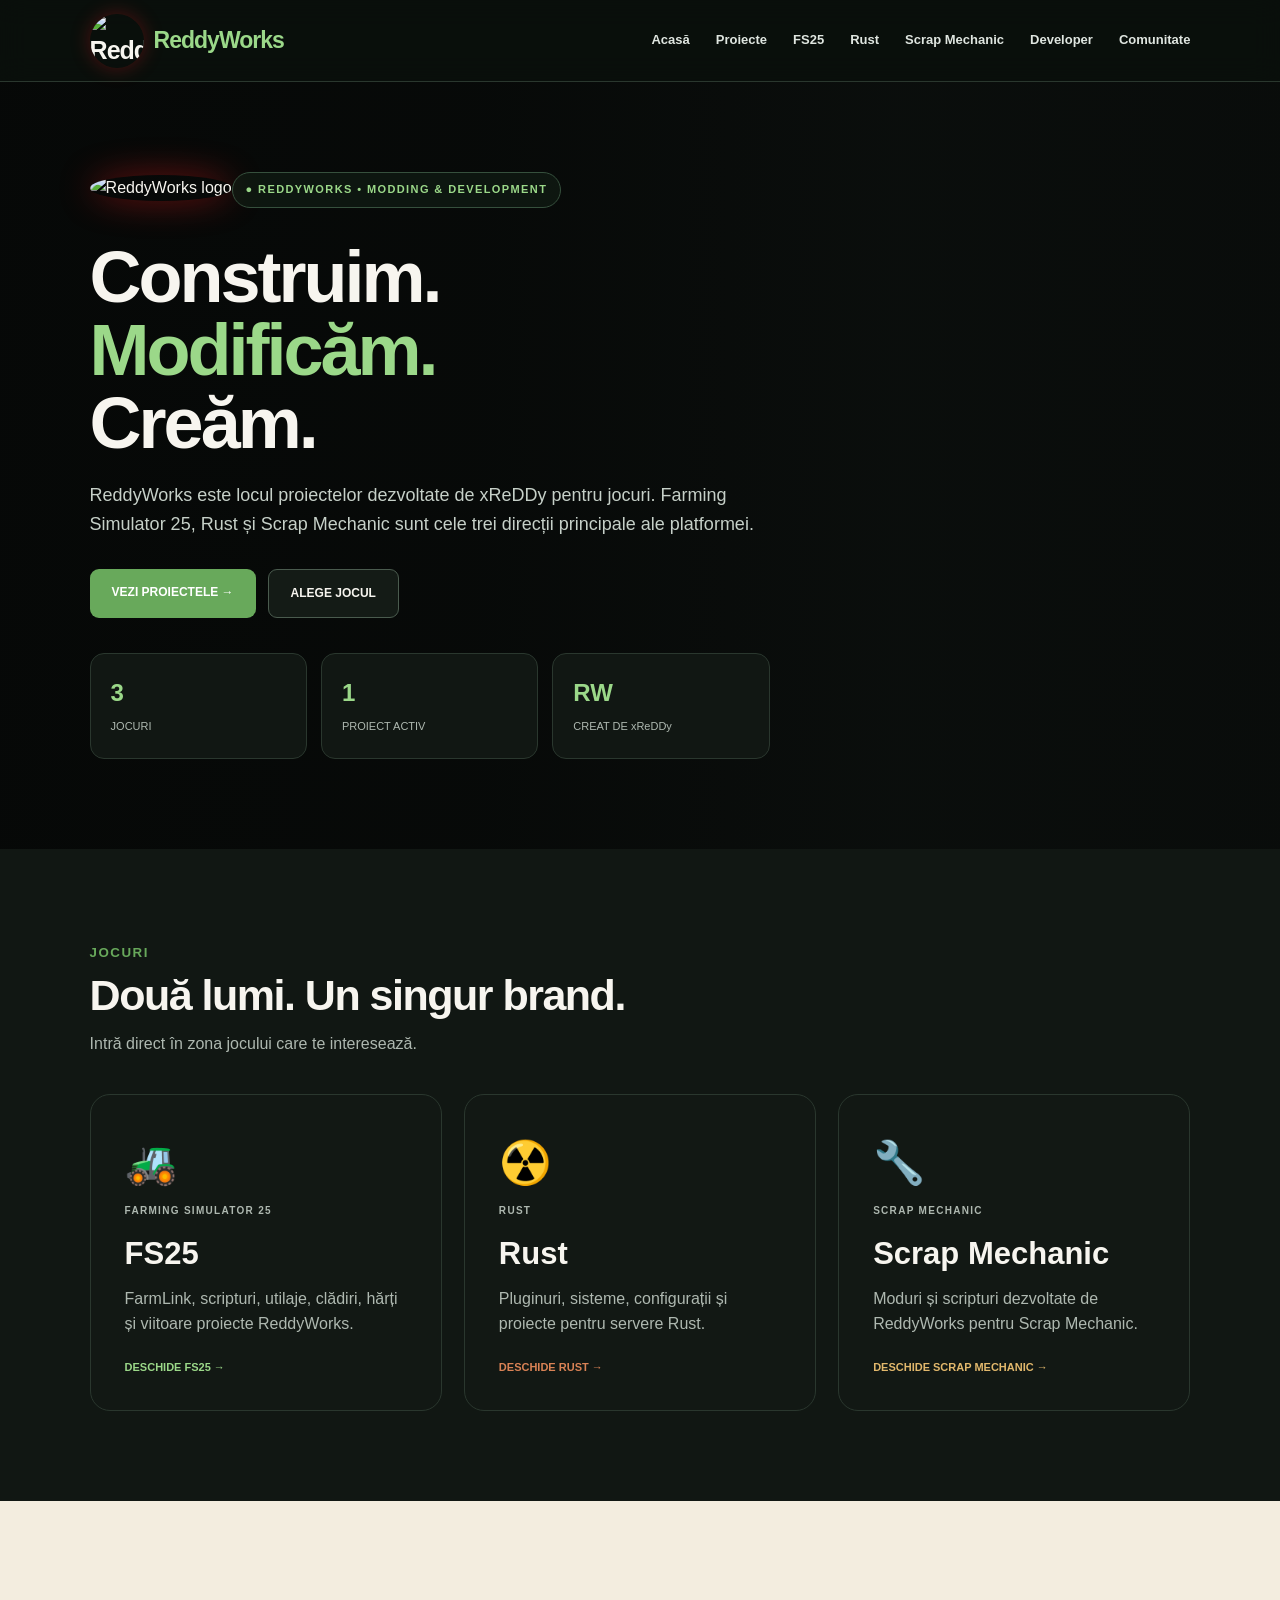
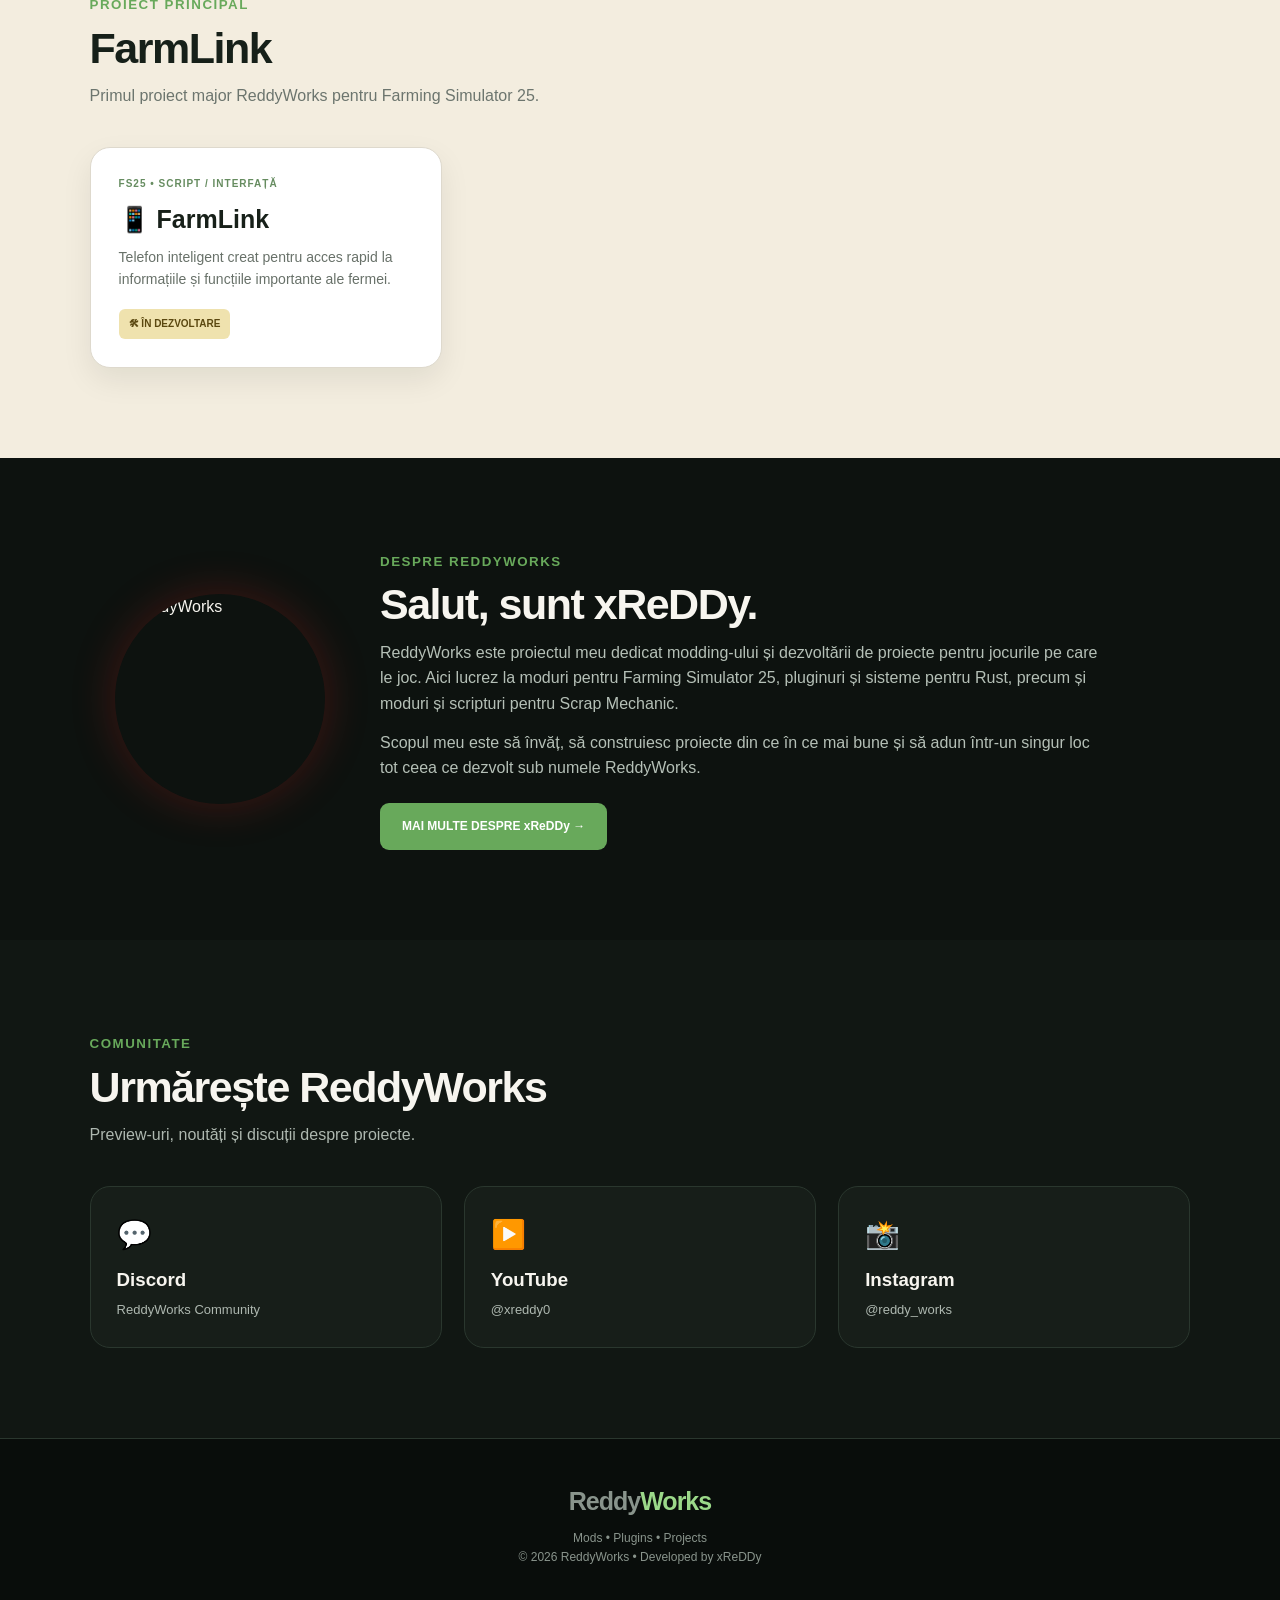
==== commit 6ebe3a36: "ReddyWorks V3 - logo banner si Scrap Mechanic mods" ====
--- a/index.html
+++ b/index.html
@@ -1,17 +1,32 @@
 <!doctype html><html lang="ro"><head><meta charset="utf-8"><meta name="viewport" content="width=device-width,initial-scale=1"><title>ReddyWorks | Mods, Plugins & Projects</title><link rel="stylesheet" href="style.css"></head><body>
 <header class="header">
-<a class="logo" href="index.html">Reddy<span>Works</span></a>
+<a class="logo brand-logo-link" href="index.html"><img src="images/reddyworks-logo.png" alt="ReddyWorks"><span class="brand-word">Reddy<span>Works</span></span></a>
 <nav class="menu">
 <a href="index.html">Acasă</a><a href="projects.html">Proiecte</a><a href="fs25.html">FS25</a><a href="rust.html">Rust</a><a href="scrapmechanic.html">Scrap Mechanic</a><a href="developer.html">Developer</a><a href="index.html#comunitate">Comunitate</a>
 </nav></header>
 <main>
-<section class="hero"><div class="hero-content"><div class="eyebrow">● REDDYWORKS • MODDING & DEVELOPMENT</div><h1>Construim.<br><span>Modificăm.</span><br>Creăm.</h1><p>ReddyWorks este locul proiectelor dezvoltate de xReDDy pentru jocuri. Farming Simulator 25, Rust și Scrap Mechanic sunt cele trei direcții principale ale platformei.</p><div class="actions"><a class="btn btn-primary" href="projects.html">VEZI PROIECTELE →</a><a class="btn btn-secondary" href="#jocuri">ALEGE JOCUL</a></div><div class="stats"><div class="stat"><strong>3</strong><span>JOCURI</span></div><div class="stat"><strong>1</strong><span>PROIECT ACTIV</span></div><div class="stat"><strong>RW</strong><span>CREAT DE xReDDy</span></div></div></div></section>
+<section class="hero"><div class="hero-content"><img class="hero-brand-logo" src="images/reddyworks-logo.png" alt="ReddyWorks logo"><div class="eyebrow">● REDDYWORKS • MODDING & DEVELOPMENT</div><h1>Construim.<br><span>Modificăm.</span><br>Creăm.</h1><p>ReddyWorks este locul proiectelor dezvoltate de xReDDy pentru jocuri. Farming Simulator 25, Rust și Scrap Mechanic sunt cele trei direcții principale ale platformei.</p><div class="actions"><a class="btn btn-primary" href="projects.html">VEZI PROIECTELE →</a><a class="btn btn-secondary" href="#jocuri">ALEGE JOCUL</a></div><div class="stats"><div class="stat"><strong>3</strong><span>JOCURI</span></div><div class="stat"><strong>1</strong><span>PROIECT ACTIV</span></div><div class="stat"><strong>RW</strong><span>CREAT DE xReDDy</span></div></div></div></section>
 <section class="section soft" id="jocuri"><div class="section-head"><small>JOCURI</small><h2>Două lumi. Un singur brand.</h2><p>Intră direct în zona jocului care te interesează.</p></div><div class="game-grid">
 <a class="game-card fs" href="fs25.html"><div><div class="game-icon">🚜</div><small>FARMING SIMULATOR 25</small><h3>FS25</h3><p>FarmLink, scripturi, utilaje, clădiri, hărți și viitoare proiecte ReddyWorks.</p></div><div class="go">DESCHIDE FS25 →</div></a>
 <a class="game-card rust" href="rust.html"><div><div class="game-icon">☢️</div><small>RUST</small><h3>Rust</h3><p>Pluginuri, sisteme, configurații și proiecte pentru servere Rust.</p></div><div class="go">DESCHIDE RUST →</div></a>
-<a class="game-card scrap" href="scrapmechanic.html"><div><div class="game-icon">🔧</div><small>SCRAP MECHANIC</small><h3>Scrap Mechanic</h3><p>Creații, vehicule, mecanisme, construcții și viitoare proiecte ReddyWorks.</p></div><div class="go">DESCHIDE SCRAP MECHANIC →</div></a>
+<a class="game-card scrap" href="scrapmechanic.html"><div><div class="game-icon">🔧</div><small>SCRAP MECHANIC</small><h3>Scrap Mechanic</h3><p>Moduri și scripturi dezvoltate de ReddyWorks pentru Scrap Mechanic.</p></div><div class="go">DESCHIDE SCRAP MECHANIC →</div></a>
 </div></section>
 <section class="section light"><div class="section-head"><small>PROIECT PRINCIPAL</small><h2>FarmLink</h2><p>Primul proiect major ReddyWorks pentru Farming Simulator 25.</p></div><div class="project-grid"><a class="project-card" href="farmlink.html"><div class="tag">FS25 • SCRIPT / INTERFAȚĂ</div><h3>📱 FarmLink</h3><p>Telefon inteligent creat pentru acces rapid la informațiile și funcțiile importante ale fermei.</p><span class="status">🛠 ÎN DEZVOLTARE</span></a></div></section>
+
+<section class="section about-section" id="despre">
+  <div class="about-wrap">
+    <img class="about-logo" src="images/reddyworks-logo.png" alt="ReddyWorks">
+    <div>
+      <div class="section-head about-head">
+        <small>DESPRE REDDYWORKS</small>
+        <h2>Salut, sunt xReDDy.</h2>
+        <p>ReddyWorks este proiectul meu dedicat modding-ului și dezvoltării de proiecte pentru jocurile pe care le joc. Aici lucrez la moduri pentru Farming Simulator 25, pluginuri și sisteme pentru Rust, precum și moduri și scripturi pentru Scrap Mechanic.</p>
+        <p class="about-extra">Scopul meu este să învăț, să construiesc proiecte din ce în ce mai bune și să adun într-un singur loc tot ceea ce dezvolt sub numele ReddyWorks.</p>
+      </div>
+      <a class="btn btn-primary" href="developer.html">MAI MULTE DESPRE xReDDy →</a>
+    </div>
+  </div>
+</section>
 <section class="section soft" id="comunitate"><div class="section-head"><small>COMUNITATE</small><h2>Urmărește ReddyWorks</h2><p>Preview-uri, noutăți și discuții despre proiecte.</p></div><div class="community-grid">
 <a class="community-card" href="https://discord.gg/2gvbgjCmsJ" target="_blank"><div class="ico">💬</div><h3>Discord</h3><p>ReddyWorks Community</p></a>
 <a class="community-card" href="https://youtube.com/@xreddy0" target="_blank"><div class="ico">▶️</div><h3>YouTube</h3><p>@xreddy0</p></a>
--- a/style.css
+++ b/style.css
@@ -61,3 +61,37 @@
 .scrap-box .status{background:#514025;color:#f1ce8e}
 @media(min-width:851px){.game-grid{grid-template-columns:repeat(3,minmax(0,1fr))}}
 @media(max-width:650px){.scrap-box{padding:27px 22px}}
+
+/* REDDYWORKS V3 BRANDING */
+.header{min-height:82px}
+.brand-logo-link{display:flex;align-items:center;gap:10px}
+.brand-logo-link>img{width:54px;height:54px;border-radius:50%;object-fit:cover;box-shadow:0 0 20px rgba(255,35,35,.28)}
+.brand-word{font-size:23px}
+.hero{
+  min-height:720px;
+  background:
+    linear-gradient(90deg,rgba(6,8,7,.96) 0%,rgba(6,8,7,.82) 38%,rgba(6,8,7,.28) 70%,rgba(6,8,7,.48) 100%),
+    url("images/reddyworks-banner.png") center/cover no-repeat;
+}
+.hero:after{display:none}
+.hero-content{max-width:780px}
+.hero-brand-logo{width:130px;height:130px;object-fit:cover;border-radius:50%;box-shadow:0 0 35px rgba(255,30,30,.42);margin-bottom:18px}
+.about-section{background:#0d120f}
+.about-wrap{display:grid;grid-template-columns:220px minmax(0,720px);gap:45px;align-items:center;max-width:1050px;margin:auto}
+.about-logo{width:210px;height:210px;object-fit:cover;border-radius:50%;box-shadow:0 0 45px rgba(255,35,35,.22)}
+.about-head{margin-bottom:22px}
+.about-head p{color:#b5c0b7}
+.about-extra{margin-top:13px}
+@media(max-width:850px){
+  .brand-word{display:none}
+  .about-wrap{grid-template-columns:160px 1fr}
+  .about-logo{width:150px;height:150px}
+}
+@media(max-width:650px){
+  .brand-logo-link>img{width:48px;height:48px}
+  .hero{min-height:680px;background-position:center}
+  .hero-brand-logo{width:105px;height:105px}
+  .about-wrap{grid-template-columns:1fr;text-align:center}
+  .about-logo{margin:auto}
+  .about-head{text-align:left}
+}
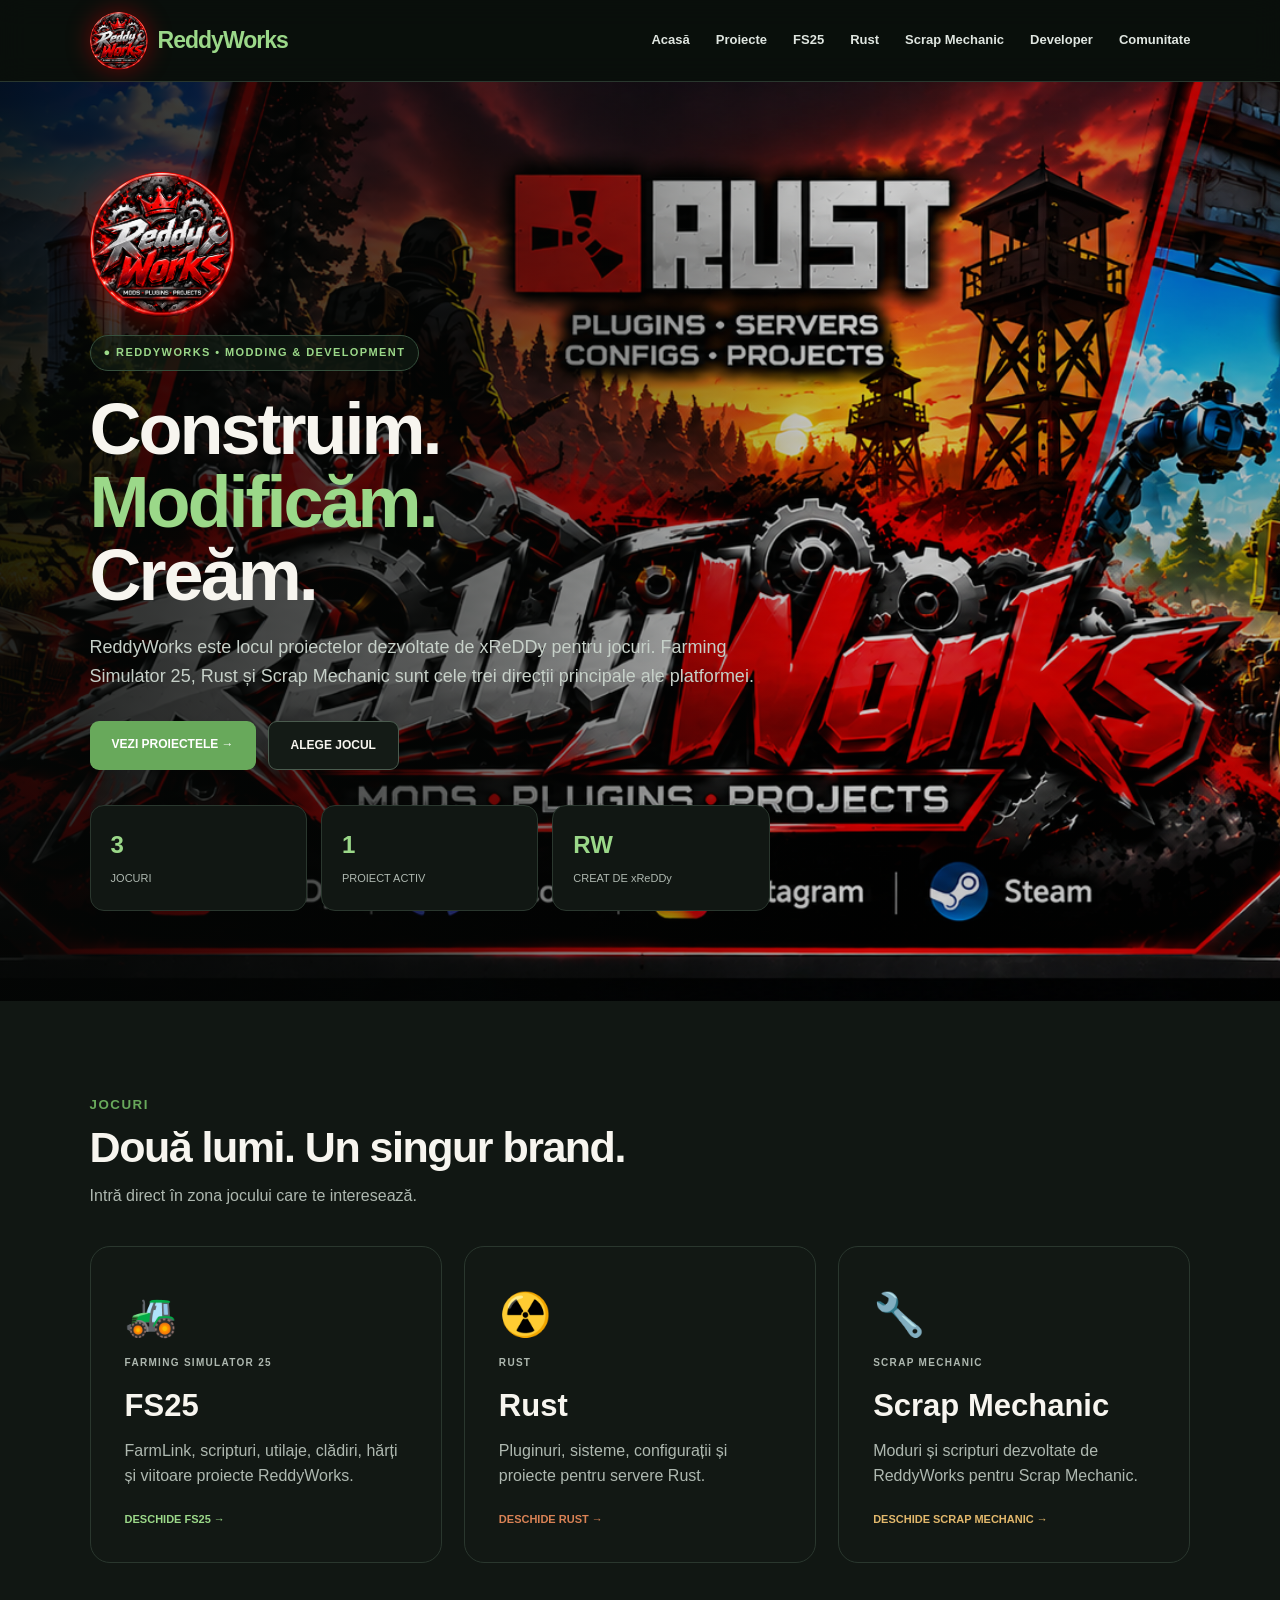
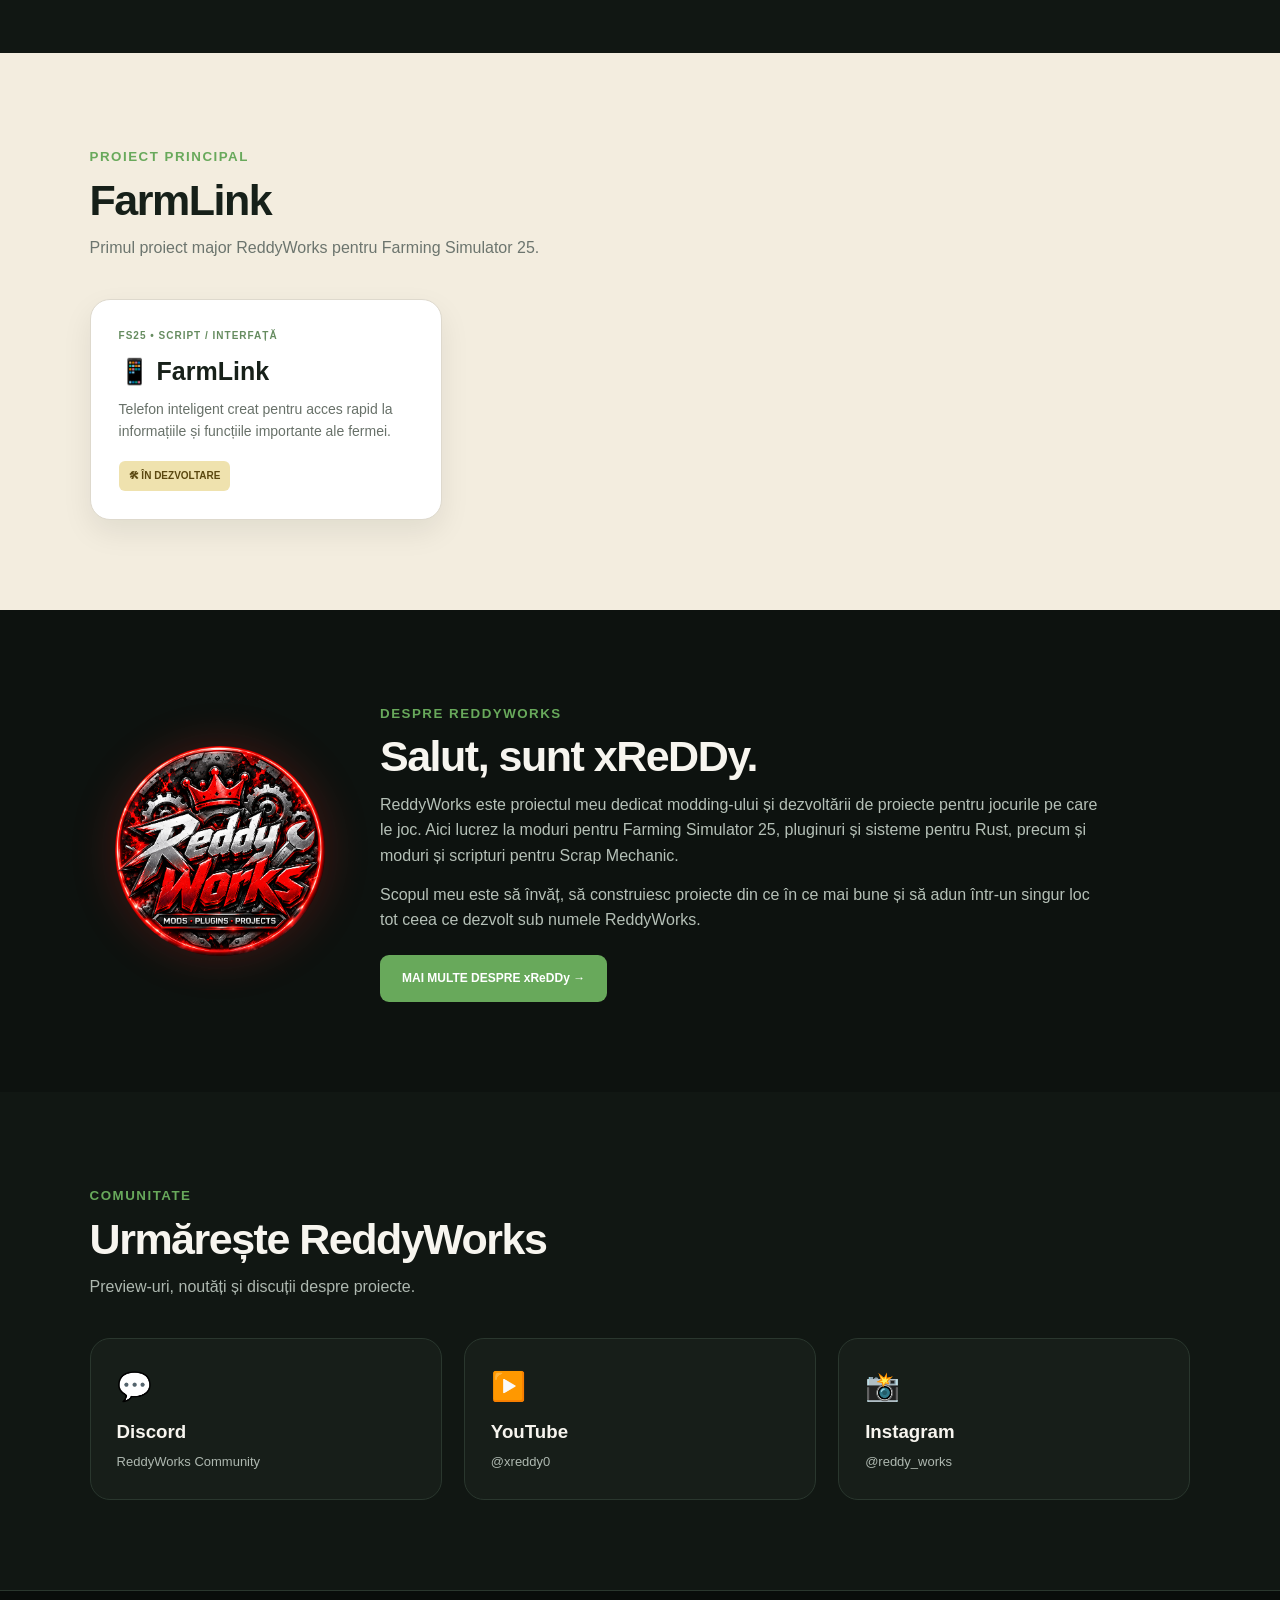
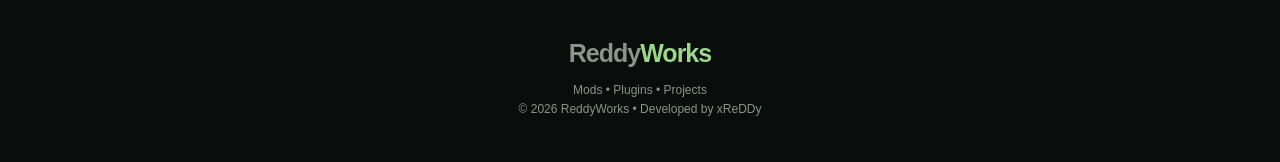
==== commit 438ef3ff: "Fix logo banner si Developer" ====
--- a/index.html
+++ b/index.html
@@ -1,11 +1,11 @@
 <!doctype html><html lang="ro"><head><meta charset="utf-8"><meta name="viewport" content="width=device-width,initial-scale=1"><title>ReddyWorks | Mods, Plugins & Projects</title><link rel="stylesheet" href="style.css"></head><body>
 <header class="header">
-<a class="logo brand-logo-link" href="index.html"><img src="images/reddyworks-logo.png" alt="ReddyWorks"><span class="brand-word">Reddy<span>Works</span></span></a>
+<a class="logo brand-logo-link" href="index.html"><img src="reddyworks-logo.png" alt="ReddyWorks"><span class="brand-word">Reddy<span>Works</span></span></a>
 <nav class="menu">
 <a href="index.html">Acasă</a><a href="projects.html">Proiecte</a><a href="fs25.html">FS25</a><a href="rust.html">Rust</a><a href="scrapmechanic.html">Scrap Mechanic</a><a href="developer.html">Developer</a><a href="index.html#comunitate">Comunitate</a>
 </nav></header>
 <main>
-<section class="hero"><div class="hero-content"><img class="hero-brand-logo" src="images/reddyworks-logo.png" alt="ReddyWorks logo"><div class="eyebrow">● REDDYWORKS • MODDING & DEVELOPMENT</div><h1>Construim.<br><span>Modificăm.</span><br>Creăm.</h1><p>ReddyWorks este locul proiectelor dezvoltate de xReDDy pentru jocuri. Farming Simulator 25, Rust și Scrap Mechanic sunt cele trei direcții principale ale platformei.</p><div class="actions"><a class="btn btn-primary" href="projects.html">VEZI PROIECTELE →</a><a class="btn btn-secondary" href="#jocuri">ALEGE JOCUL</a></div><div class="stats"><div class="stat"><strong>3</strong><span>JOCURI</span></div><div class="stat"><strong>1</strong><span>PROIECT ACTIV</span></div><div class="stat"><strong>RW</strong><span>CREAT DE xReDDy</span></div></div></div></section>
+<section class="hero"><div class="hero-content"><img class="hero-brand-logo" src="reddyworks-logo.png" alt="ReddyWorks logo"><div class="eyebrow">● REDDYWORKS • MODDING & DEVELOPMENT</div><h1>Construim.<br><span>Modificăm.</span><br>Creăm.</h1><p>ReddyWorks este locul proiectelor dezvoltate de xReDDy pentru jocuri. Farming Simulator 25, Rust și Scrap Mechanic sunt cele trei direcții principale ale platformei.</p><div class="actions"><a class="btn btn-primary" href="projects.html">VEZI PROIECTELE →</a><a class="btn btn-secondary" href="#jocuri">ALEGE JOCUL</a></div><div class="stats"><div class="stat"><strong>3</strong><span>JOCURI</span></div><div class="stat"><strong>1</strong><span>PROIECT ACTIV</span></div><div class="stat"><strong>RW</strong><span>CREAT DE xReDDy</span></div></div></div></section>
 <section class="section soft" id="jocuri"><div class="section-head"><small>JOCURI</small><h2>Două lumi. Un singur brand.</h2><p>Intră direct în zona jocului care te interesează.</p></div><div class="game-grid">
 <a class="game-card fs" href="fs25.html"><div><div class="game-icon">🚜</div><small>FARMING SIMULATOR 25</small><h3>FS25</h3><p>FarmLink, scripturi, utilaje, clădiri, hărți și viitoare proiecte ReddyWorks.</p></div><div class="go">DESCHIDE FS25 →</div></a>
 <a class="game-card rust" href="rust.html"><div><div class="game-icon">☢️</div><small>RUST</small><h3>Rust</h3><p>Pluginuri, sisteme, configurații și proiecte pentru servere Rust.</p></div><div class="go">DESCHIDE RUST →</div></a>
@@ -15,7 +15,7 @@
 
 <section class="section about-section" id="despre">
   <div class="about-wrap">
-    <img class="about-logo" src="images/reddyworks-logo.png" alt="ReddyWorks">
+    <img class="about-logo" src="reddyworks-logo.png" alt="ReddyWorks">
     <div>
       <div class="section-head about-head">
         <small>DESPRE REDDYWORKS</small>
--- a/style.css
+++ b/style.css
@@ -71,7 +71,7 @@
   min-height:720px;
   background:
     linear-gradient(90deg,rgba(6,8,7,.96) 0%,rgba(6,8,7,.82) 38%,rgba(6,8,7,.28) 70%,rgba(6,8,7,.48) 100%),
-    url("images/reddyworks-banner.png") center/cover no-repeat;
+    url("reddyworks-banner.png") center/cover no-repeat;
 }
 .hero:after{display:none}
 .hero-content{max-width:780px}
@@ -95,3 +95,92 @@
   .about-logo{margin:auto}
   .about-head{text-align:left}
 }
+
+
+/* ===== REDDYWORKS V4 FINAL ===== */
+.brand-logo-link > img{
+  width:58px!important;height:58px!important;object-fit:cover!important;
+  border-radius:50%!important;display:block!important;
+  box-shadow:0 0 24px rgba(255,0,0,.38)!important;
+}
+.hero{
+  min-height:760px!important;
+  background:
+    linear-gradient(90deg,rgba(4,6,5,.88) 0%,rgba(4,6,5,.64) 34%,rgba(4,6,5,.18) 68%,rgba(4,6,5,.28) 100%),
+    url("reddyworks-banner.png") center center/cover no-repeat!important;
+}
+.hero-brand-logo{
+  width:145px!important;height:145px!important;object-fit:cover!important;
+  border-radius:50%!important;display:block!important;
+  box-shadow:0 0 38px rgba(255,0,0,.42)!important;
+}
+.about-logo{
+  object-fit:cover!important;display:block!important;
+  border-radius:50%!important;
+}
+.developer-hero{padding:95px 0 75px;background:linear-gradient(135deg,#0d120f,#121d15)}
+.developer-hero h1{font-size:clamp(42px,6vw,78px);margin:18px 0 18px}
+.developer-hero h1 span{color:#8ed276}
+.developer-hero p{max-width:820px;font-size:18px;line-height:1.7;color:#c8d0ca}
+.dev-profile{display:grid;grid-template-columns:270px minmax(0,760px);gap:55px;align-items:center}
+.dev-big-logo{width:260px;height:260px;border-radius:50%;object-fit:cover;box-shadow:0 0 50px rgba(255,0,0,.25)}
+.dev-profile h2,.rw-goal h2,.project-highlight h2{font-size:42px;margin:8px 0 16px}
+.dev-profile p,.rw-goal p,.project-highlight p{color:#bac4bc;line-height:1.75;font-size:17px}
+.section-label{font-weight:900;letter-spacing:2px;color:#8ed276}
+.dev-game-grid{display:grid;grid-template-columns:repeat(3,1fr);gap:18px;margin-top:30px}
+.dev-game-card{display:block;padding:28px;border:1px solid #29362d;border-radius:18px;background:#101712;text-decoration:none;color:#fff;transition:.2s ease}
+.dev-game-card:hover{transform:translateY(-5px);border-color:#76b863}
+.dev-game-card h3{font-size:24px;margin:12px 0}
+.dev-game-card p{min-height:88px;color:#aeb9b0;line-height:1.6}
+.dev-game-card strong{font-size:13px;color:#8ed276}
+.dev-icon{font-size:36px}
+.rust-card:hover{border-color:#d85c32}
+.scrap-card:hover{border-color:#ef9a2e}
+.project-highlight{display:flex;align-items:center;justify-content:space-between;gap:40px;padding:40px;border:1px solid #29362d;border-radius:20px;background:#101712}
+.status-pill{display:inline-block;margin-top:16px;padding:9px 14px;border:1px solid #50714f;border-radius:999px;color:#8ed276;font-weight:900;font-size:12px;letter-spacing:1px}
+.rw-goal{max-width:900px}
+@media(max-width:850px){
+  .dev-profile{grid-template-columns:1fr;text-align:center}
+  .dev-big-logo{margin:auto;width:200px;height:200px}
+  .dev-game-grid{grid-template-columns:1fr}
+  .project-highlight{display:block}
+  .project-highlight .btn{margin-top:22px}
+}
+
+/* V4 FIX - developer hero layout */
+.developer-hero .container{
+  display:grid;
+  grid-template-columns:minmax(0,1.15fr) minmax(360px,.85fr);
+  gap:55px;
+  align-items:center;
+}
+.developer-hero .eyebrow,
+.developer-hero h1{
+  grid-column:1;
+}
+.developer-hero p{
+  grid-column:2;
+  grid-row:1 / span 2;
+  margin:0;
+  padding:28px 30px;
+  border:1px solid #314137;
+  border-radius:18px;
+  background:linear-gradient(145deg,rgba(18,27,21,.96),rgba(11,16,13,.96));
+  box-shadow:0 18px 45px rgba(0,0,0,.22);
+  position:relative;
+}
+.developer-hero p:before{
+  content:"DESPRE REDDYWORKS";
+  display:block;
+  margin-bottom:12px;
+  color:#8ed276;
+  font-size:12px;
+  font-weight:900;
+  letter-spacing:1.8px;
+}
+@media(max-width:900px){
+  .developer-hero .container{grid-template-columns:1fr;gap:22px}
+  .developer-hero .eyebrow,
+  .developer-hero h1,
+  .developer-hero p{grid-column:1;grid-row:auto}
+}
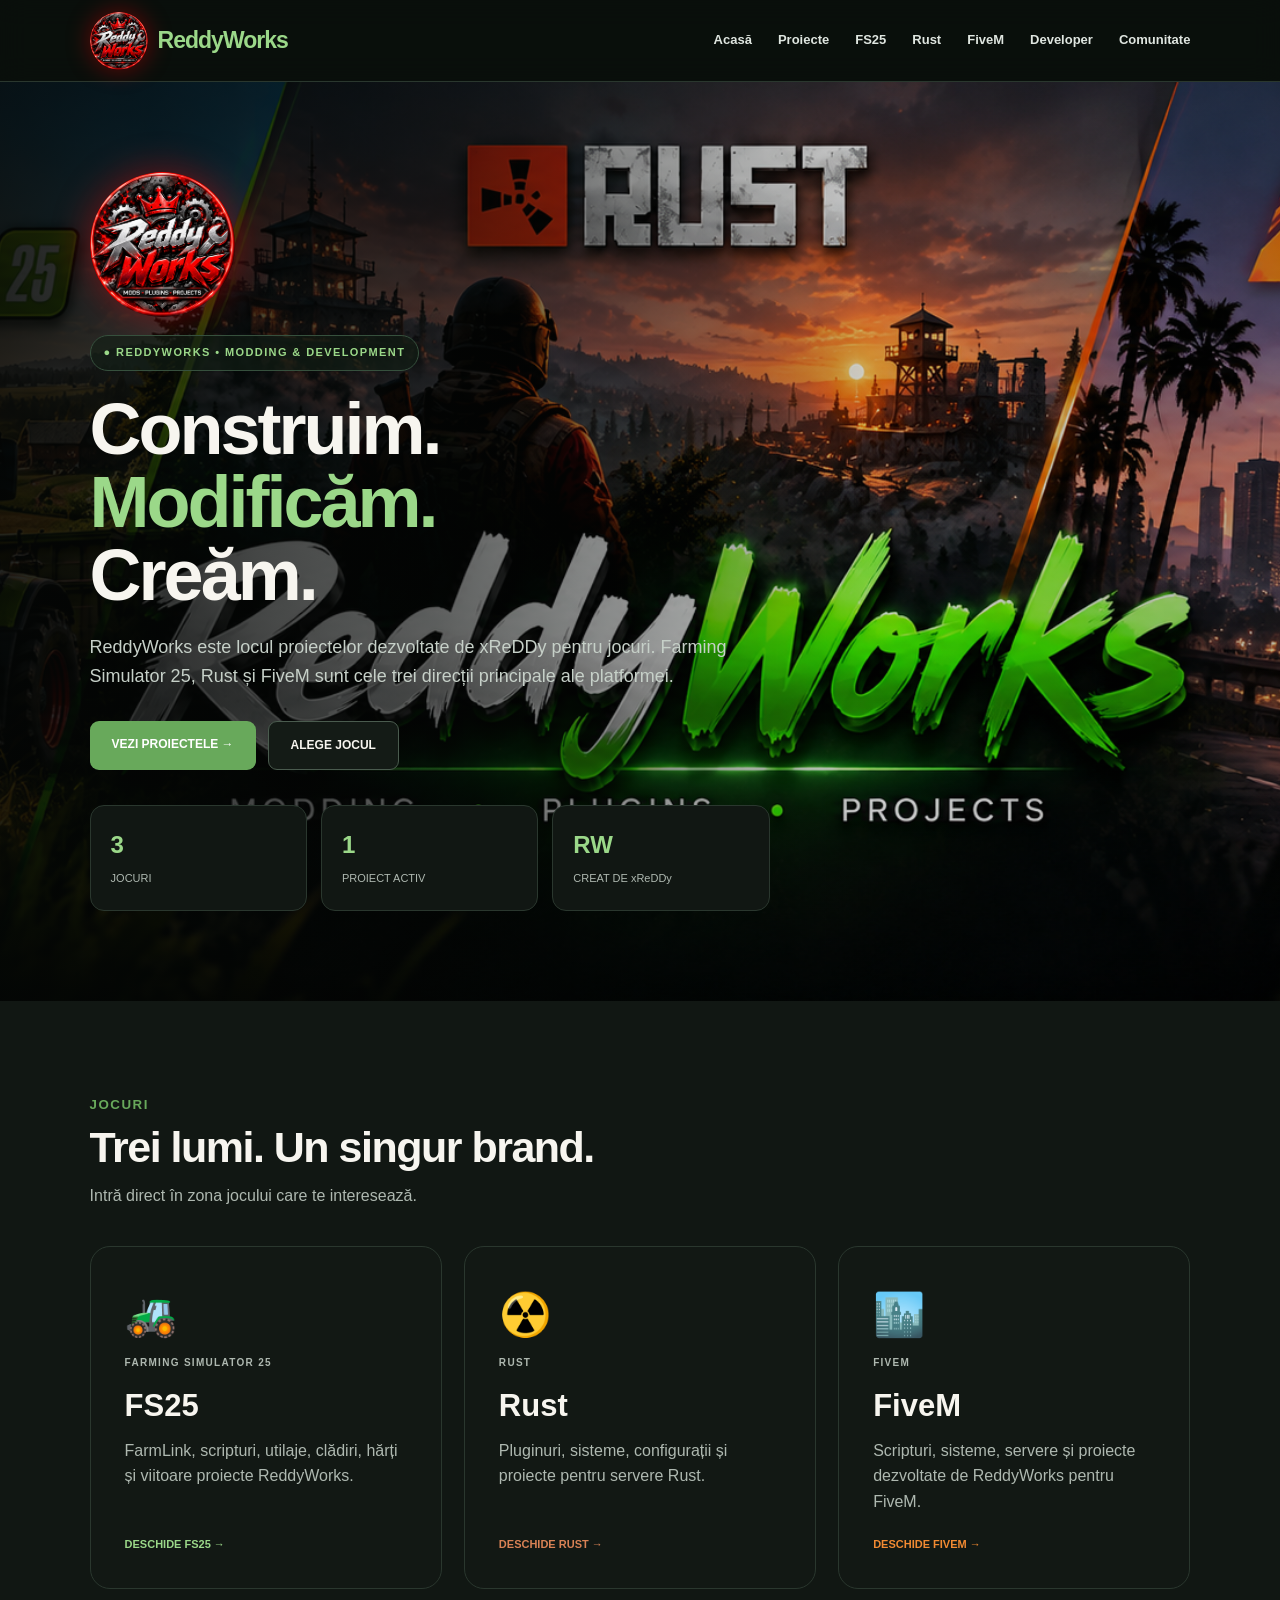
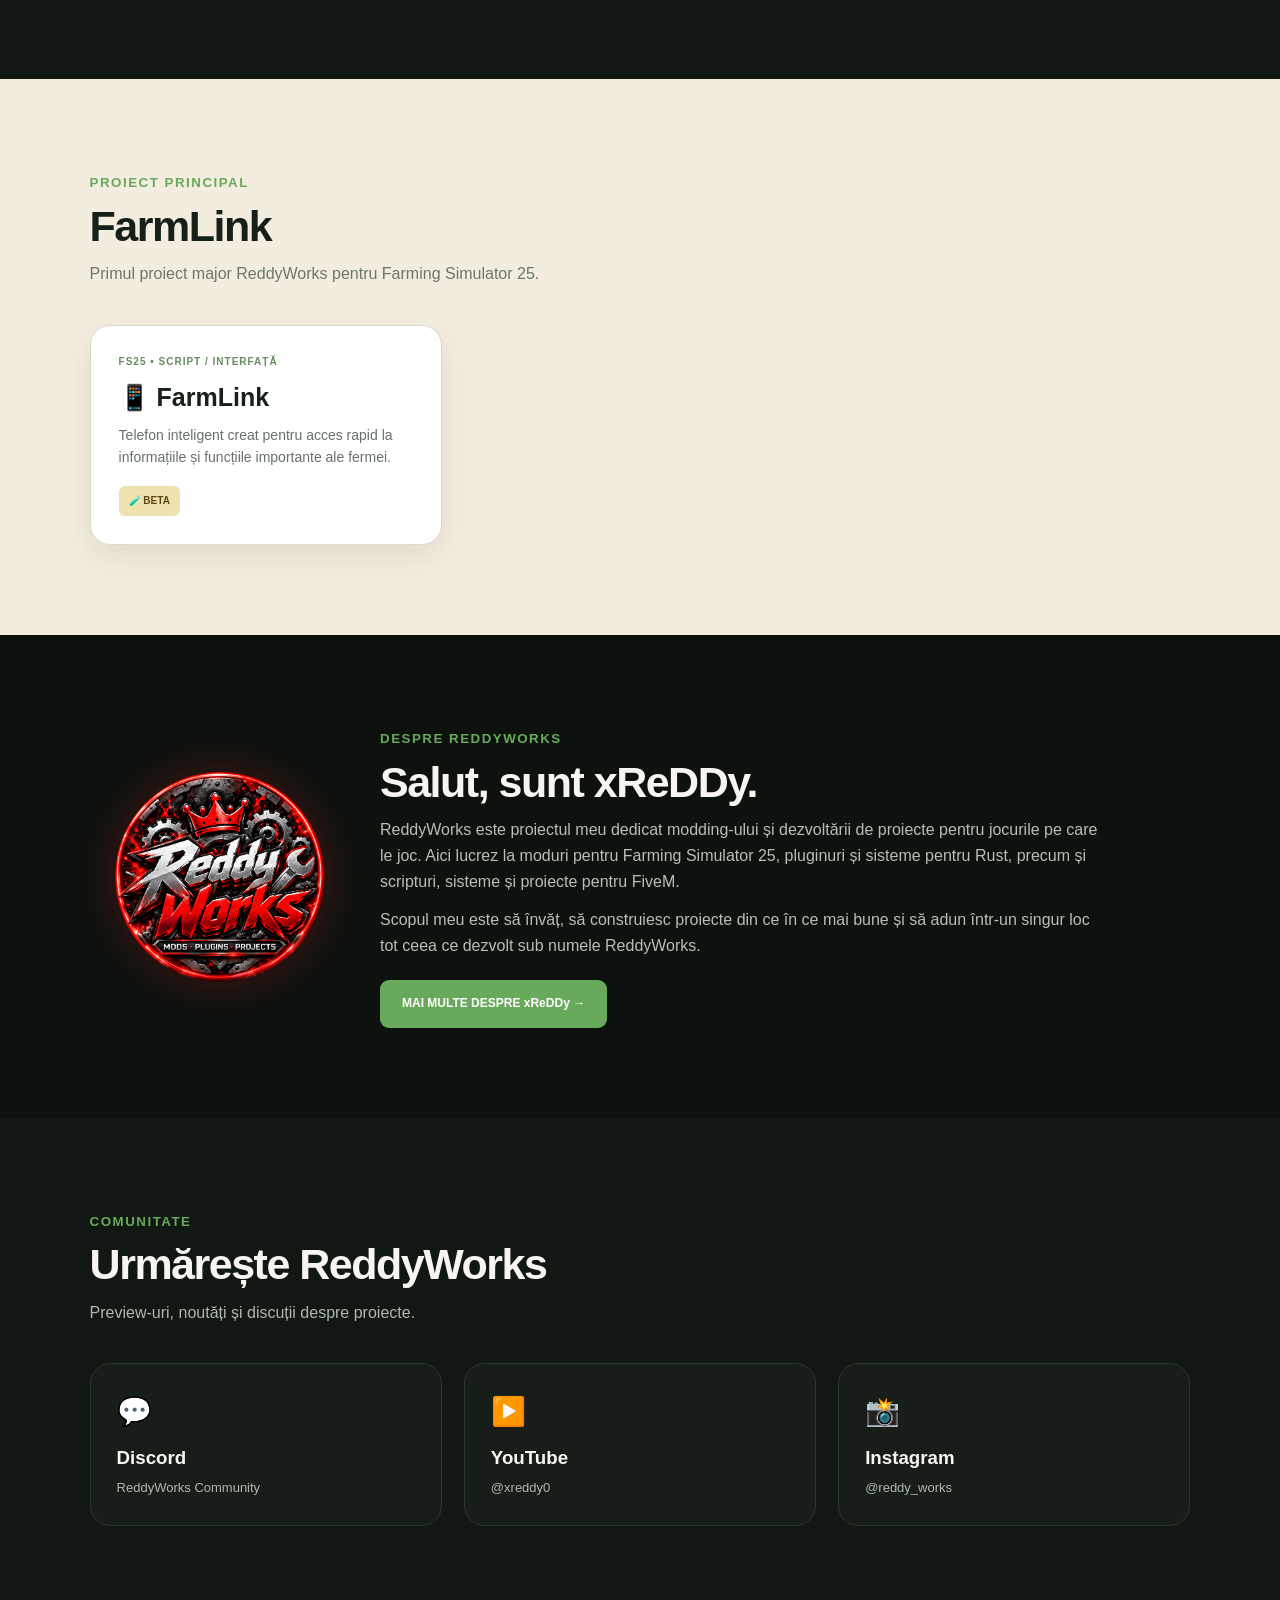
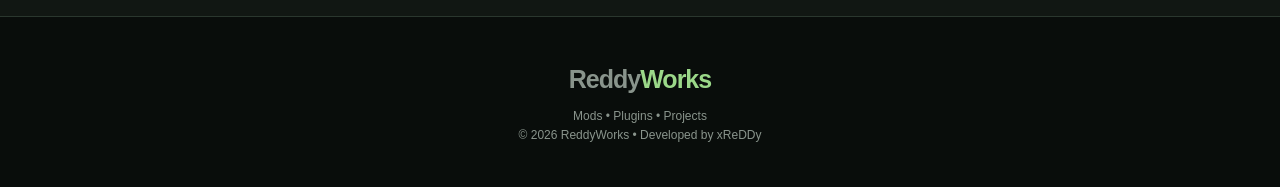
==== commit 430a03d7: "Update ReddyWorks - FiveM + new banner Replaced Scrap Mechanic with FiveM and updated the ReddyWorks" ====
--- a/index.html
+++ b/index.html
@@ -2,16 +2,16 @@
 <header class="header">
 <a class="logo brand-logo-link" href="index.html"><img src="reddyworks-logo.png" alt="ReddyWorks"><span class="brand-word">Reddy<span>Works</span></span></a>
 <nav class="menu">
-<a href="index.html">Acasă</a><a href="projects.html">Proiecte</a><a href="fs25.html">FS25</a><a href="rust.html">Rust</a><a href="scrapmechanic.html">Scrap Mechanic</a><a href="developer.html">Developer</a><a href="index.html#comunitate">Comunitate</a>
+<a href="index.html">Acasă</a><a href="projects.html">Proiecte</a><a href="fs25.html">FS25</a><a href="rust.html">Rust</a><a href="fivem.html">FiveM</a><a href="developer.html">Developer</a><a href="index.html#comunitate">Comunitate</a>
 </nav></header>
 <main>
-<section class="hero"><div class="hero-content"><img class="hero-brand-logo" src="reddyworks-logo.png" alt="ReddyWorks logo"><div class="eyebrow">● REDDYWORKS • MODDING & DEVELOPMENT</div><h1>Construim.<br><span>Modificăm.</span><br>Creăm.</h1><p>ReddyWorks este locul proiectelor dezvoltate de xReDDy pentru jocuri. Farming Simulator 25, Rust și Scrap Mechanic sunt cele trei direcții principale ale platformei.</p><div class="actions"><a class="btn btn-primary" href="projects.html">VEZI PROIECTELE →</a><a class="btn btn-secondary" href="#jocuri">ALEGE JOCUL</a></div><div class="stats"><div class="stat"><strong>3</strong><span>JOCURI</span></div><div class="stat"><strong>1</strong><span>PROIECT ACTIV</span></div><div class="stat"><strong>RW</strong><span>CREAT DE xReDDy</span></div></div></div></section>
-<section class="section soft" id="jocuri"><div class="section-head"><small>JOCURI</small><h2>Două lumi. Un singur brand.</h2><p>Intră direct în zona jocului care te interesează.</p></div><div class="game-grid">
+<section class="hero"><div class="hero-content"><img class="hero-brand-logo" src="reddyworks-logo.png" alt="ReddyWorks logo"><div class="eyebrow">● REDDYWORKS • MODDING & DEVELOPMENT</div><h1>Construim.<br><span>Modificăm.</span><br>Creăm.</h1><p>ReddyWorks este locul proiectelor dezvoltate de xReDDy pentru jocuri. Farming Simulator 25, Rust și FiveM sunt cele trei direcții principale ale platformei.</p><div class="actions"><a class="btn btn-primary" href="projects.html">VEZI PROIECTELE →</a><a class="btn btn-secondary" href="#jocuri">ALEGE JOCUL</a></div><div class="stats"><div class="stat"><strong>3</strong><span>JOCURI</span></div><div class="stat"><strong>1</strong><span>PROIECT ACTIV</span></div><div class="stat"><strong>RW</strong><span>CREAT DE xReDDy</span></div></div></div></section>
+<section class="section soft" id="jocuri"><div class="section-head"><small>JOCURI</small><h2>Trei lumi. Un singur brand.</h2><p>Intră direct în zona jocului care te interesează.</p></div><div class="game-grid">
 <a class="game-card fs" href="fs25.html"><div><div class="game-icon">🚜</div><small>FARMING SIMULATOR 25</small><h3>FS25</h3><p>FarmLink, scripturi, utilaje, clădiri, hărți și viitoare proiecte ReddyWorks.</p></div><div class="go">DESCHIDE FS25 →</div></a>
 <a class="game-card rust" href="rust.html"><div><div class="game-icon">☢️</div><small>RUST</small><h3>Rust</h3><p>Pluginuri, sisteme, configurații și proiecte pentru servere Rust.</p></div><div class="go">DESCHIDE RUST →</div></a>
-<a class="game-card scrap" href="scrapmechanic.html"><div><div class="game-icon">🔧</div><small>SCRAP MECHANIC</small><h3>Scrap Mechanic</h3><p>Moduri și scripturi dezvoltate de ReddyWorks pentru Scrap Mechanic.</p></div><div class="go">DESCHIDE SCRAP MECHANIC →</div></a>
+<a class="game-card fivem" href="fivem.html"><div><div class="game-icon">🏙️</div><small>FIVEM</small><h3>FiveM</h3><p>Scripturi, sisteme, servere și proiecte dezvoltate de ReddyWorks pentru FiveM.</p></div><div class="go">DESCHIDE FIVEM →</div></a>
 </div></section>
-<section class="section light"><div class="section-head"><small>PROIECT PRINCIPAL</small><h2>FarmLink</h2><p>Primul proiect major ReddyWorks pentru Farming Simulator 25.</p></div><div class="project-grid"><a class="project-card" href="farmlink.html"><div class="tag">FS25 • SCRIPT / INTERFAȚĂ</div><h3>📱 FarmLink</h3><p>Telefon inteligent creat pentru acces rapid la informațiile și funcțiile importante ale fermei.</p><span class="status">🛠 ÎN DEZVOLTARE</span></a></div></section>
+<section class="section light"><div class="section-head"><small>PROIECT PRINCIPAL</small><h2>FarmLink</h2><p>Primul proiect major ReddyWorks pentru Farming Simulator 25.</p></div><div class="project-grid"><a class="project-card" href="farmlink.html"><div class="tag">FS25 • SCRIPT / INTERFAȚĂ</div><h3>📱 FarmLink</h3><p>Telefon inteligent creat pentru acces rapid la informațiile și funcțiile importante ale fermei.</p><span class="status">🧪 BETA</span></a></div></section>
 
 <section class="section about-section" id="despre">
   <div class="about-wrap">
@@ -20,7 +20,7 @@
       <div class="section-head about-head">
         <small>DESPRE REDDYWORKS</small>
         <h2>Salut, sunt xReDDy.</h2>
-        <p>ReddyWorks este proiectul meu dedicat modding-ului și dezvoltării de proiecte pentru jocurile pe care le joc. Aici lucrez la moduri pentru Farming Simulator 25, pluginuri și sisteme pentru Rust, precum și moduri și scripturi pentru Scrap Mechanic.</p>
+        <p>ReddyWorks este proiectul meu dedicat modding-ului și dezvoltării de proiecte pentru jocurile pe care le joc. Aici lucrez la moduri pentru Farming Simulator 25, pluginuri și sisteme pentru Rust, precum și scripturi, sisteme și proiecte pentru FiveM.</p>
         <p class="about-extra">Scopul meu este să învăț, să construiesc proiecte din ce în ce mai bune și să adun într-un singur loc tot ceea ce dezvolt sub numele ReddyWorks.</p>
       </div>
       <a class="btn btn-primary" href="developer.html">MAI MULTE DESPRE xReDDy →</a>
--- a/style.css
+++ b/style.css
@@ -51,16 +51,16 @@
 @media(max-width:850px){.menu{gap:13px}.hero h1{font-size:55px}.project-grid,.community-grid{grid-template-columns:1fr 1fr}}
 @media(max-width:650px){.header{height:auto;padding:15px 5%;flex-direction:column;gap:12px}.menu{flex-wrap:wrap;justify-content:center}.menu a{font-size:10px}.hero{min-height:570px;padding:70px 6%}.hero h1{font-size:43px;letter-spacing:-2px}.hero p{font-size:16px}.hero:after{font-size:180px}.section{padding:65px 6%}.section-head h2{font-size:33px}.game-grid,.project-grid,.community-grid,.stats{grid-template-columns:1fr}.page-hero{padding:65px 6% 55px}.page-hero h1{font-size:41px}.dev-card{flex-direction:column;align-items:flex-start}.feature,.rust-box{padding:27px 22px}}
 
-/* SCRAP MECHANIC */
-.game-card.scrap:hover{border-color:#b98c4d}
-.game-card.scrap .go{color:#e2b86c}
-.scrap-hero{background:radial-gradient(circle at 80% 30%,rgba(226,184,108,.16),transparent 28%),#15140f}
-.scrap-box{max-width:900px;padding:38px;border-radius:20px;background:#211d15;border:1px solid #5c4c32}
-.scrap-box h2{font-size:35px;margin:8px 0}
-.scrap-box p{color:#ccc4b5}
-.scrap-box .status{background:#514025;color:#f1ce8e}
+/* FIVEM */
+.game-card.fivem:hover{border-color:#f28a32}
+.game-card.fivem .go{color:#f28a32}
+.fivem-hero{background:radial-gradient(circle at 80% 30%,rgba(242,138,50,.16),transparent 28%),#121318}
+.fivem-box{max-width:900px;padding:38px;border-radius:20px;background:#211d15;border:1px solid #5c4c32}
+.fivem-box h2{font-size:35px;margin:8px 0}
+.fivem-box p{color:#ccc4b5}
+.fivem-box .status{background:#514025;color:#f1ce8e}
 @media(min-width:851px){.game-grid{grid-template-columns:repeat(3,minmax(0,1fr))}}
-@media(max-width:650px){.scrap-box{padding:27px 22px}}
+@media(max-width:650px){.fivem-box{padding:27px 22px}}
 
 /* REDDYWORKS V3 BRANDING */
 .header{min-height:82px}
@@ -135,7 +135,7 @@
 .dev-game-card strong{font-size:13px;color:#8ed276}
 .dev-icon{font-size:36px}
 .rust-card:hover{border-color:#d85c32}
-.scrap-card:hover{border-color:#ef9a2e}
+.fivem-card:hover{border-color:#f28a32}
 .project-highlight{display:flex;align-items:center;justify-content:space-between;gap:40px;padding:40px;border:1px solid #29362d;border-radius:20px;background:#101712}
 .status-pill{display:inline-block;margin-top:16px;padding:9px 14px;border:1px solid #50714f;border-radius:999px;color:#8ed276;font-weight:900;font-size:12px;letter-spacing:1px}
 .rw-goal{max-width:900px}
